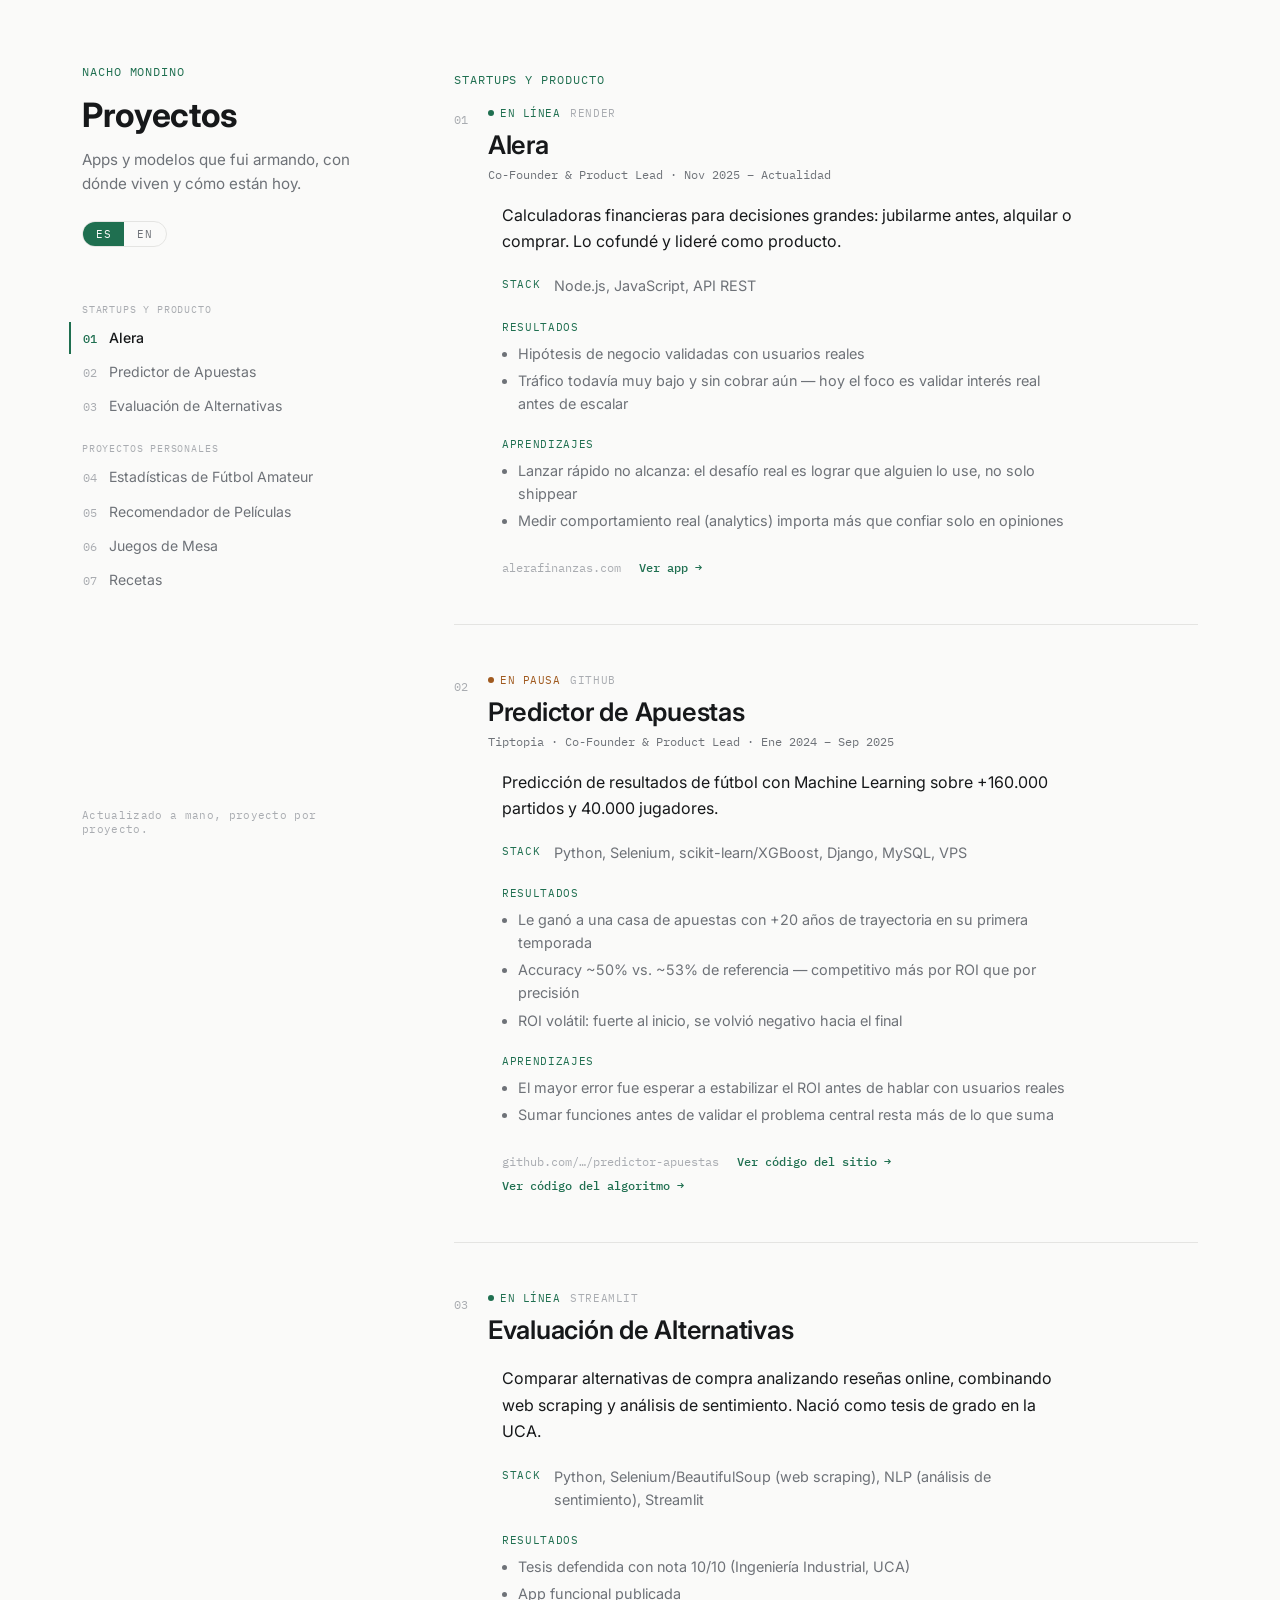
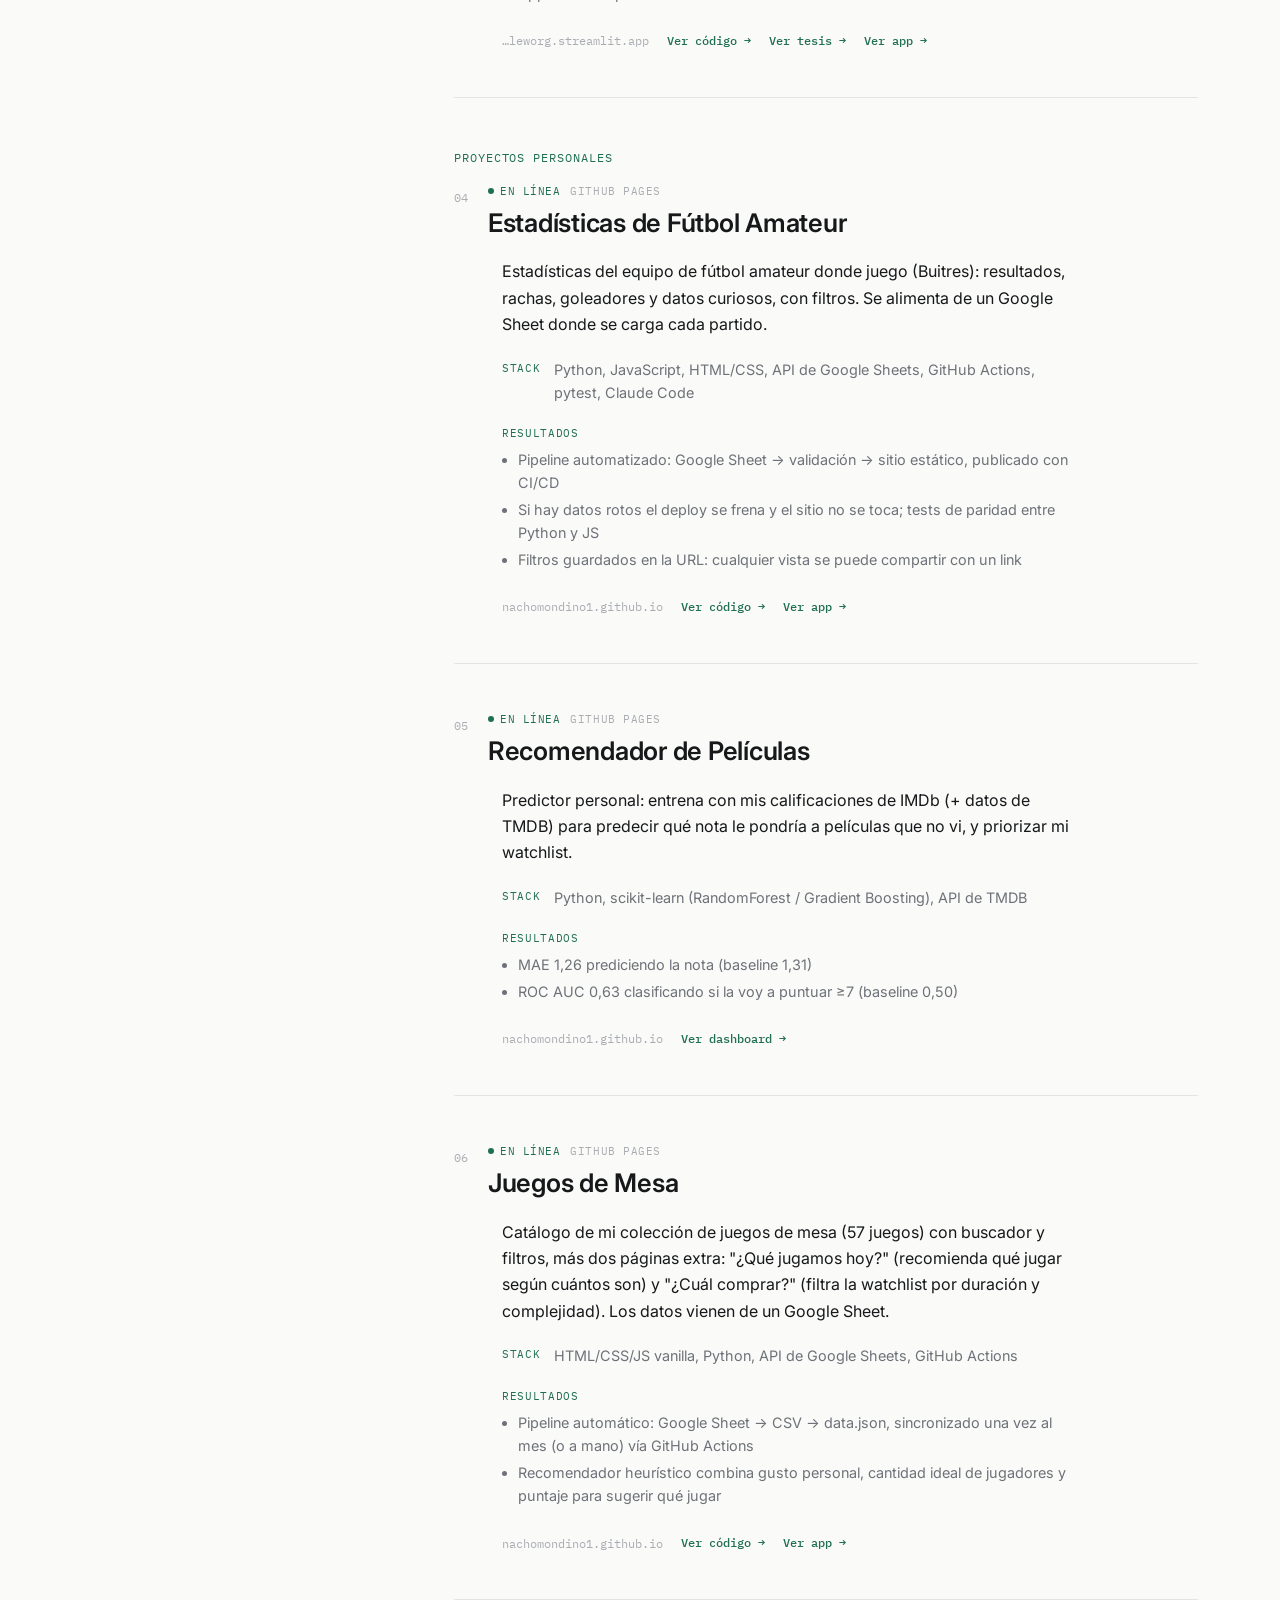
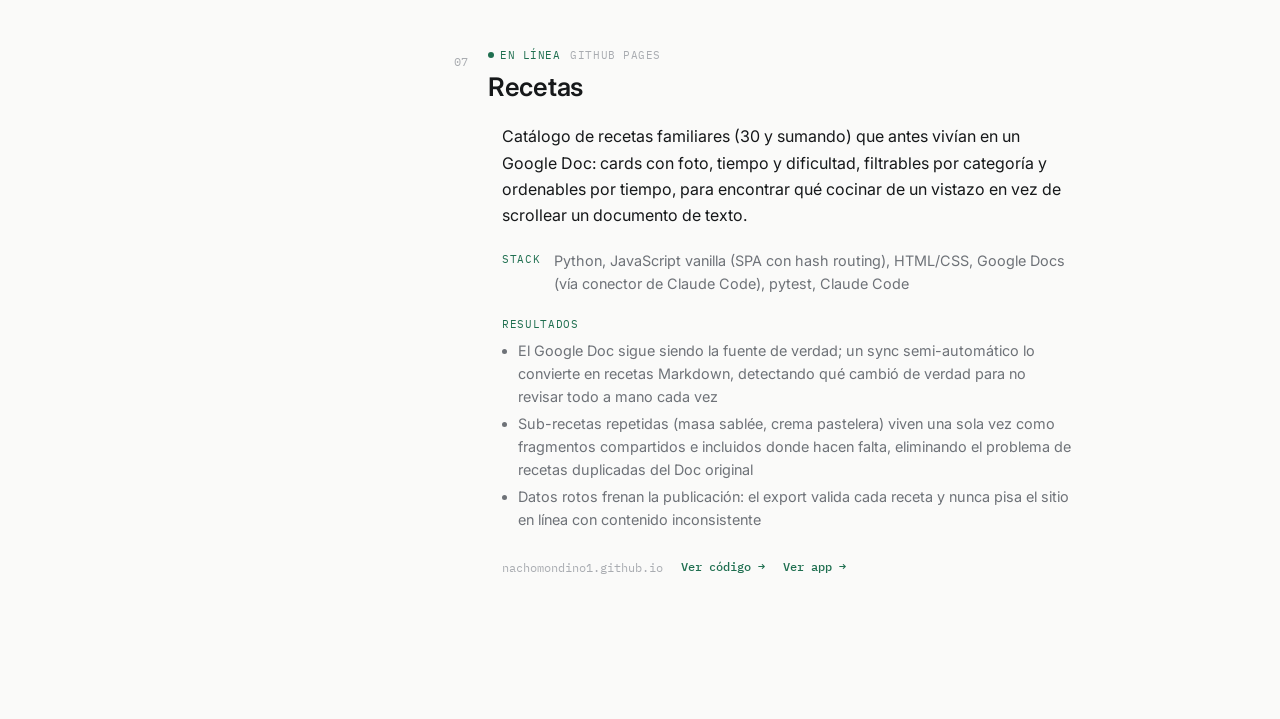
==== index.html @ 139f1b5e "Agregar imagen de preview para compartir el link (Open Graph / Twitter Card) Genera og-image.png (12" ====
<!doctype html>
<html lang="es">
<head>
  <meta charset="utf-8">
  <meta name="viewport" content="width=device-width, initial-scale=1, viewport-fit=cover">
  <title>Portafolio de Ignacio Mondino</title>
  <meta name="description" content="Índice de proyectos y apps de Ignacio Mondino, con dónde viven y cómo están hoy.">
  <link rel="icon" type="image/svg+xml" href="favicon.svg">

  <meta property="og:type" content="website">
  <meta property="og:url" content="https://nachomondino1.github.io/portfolio/">
  <meta property="og:title" content="Portafolio de Ignacio Mondino">
  <meta property="og:description" content="Índice de proyectos y apps de Ignacio Mondino, con dónde viven y cómo están hoy.">
  <meta property="og:image" content="https://nachomondino1.github.io/portfolio/og-image.png">
  <meta property="og:image:width" content="1200">
  <meta property="og:image:height" content="630">
  <meta name="twitter:card" content="summary_large_image">
  <meta name="twitter:title" content="Portafolio de Ignacio Mondino">
  <meta name="twitter:description" content="Índice de proyectos y apps de Ignacio Mondino, con dónde viven y cómo están hoy.">
  <meta name="twitter:image" content="https://nachomondino1.github.io/portfolio/og-image.png">
  <link rel="preconnect" href="https://fonts.gstatic.com" crossorigin>
  <link rel="stylesheet" href="https://fonts.googleapis.com/css2?family=Inter:wght@400;500;600;700&family=IBM+Plex+Mono:wght@400;500&display=swap">
  <link rel="stylesheet" href="styles.css">
  <script>
    try {
      if (localStorage.getItem("ficheroLang") === "en") document.documentElement.setAttribute("lang", "en");
    } catch (e) {}
  </script>
</head>
<body>
  <div class="layout">
    <aside class="sidebar">
      <div class="sidebar-inner">
        <div class="identity">
          <p class="eyebrow">Nacho Mondino</p>
          <h1>
            <span data-lang="es">Proyectos</span>
            <span data-lang="en" hidden>Projects</span>
          </h1>
          <p class="intro">
            <span data-lang="es">Apps y modelos que fui armando, con dónde viven y cómo están hoy.</span>
            <span data-lang="en" hidden>Apps and models I've built — where they live and how they're doing today.</span>
          </p>
          <div class="lang-toggle" role="group" aria-label="Idioma / Language">
            <button type="button" data-lang-btn="es">ES</button>
            <button type="button" data-lang-btn="en">EN</button>
          </div>
        </div>

        <nav class="toc" aria-label="Índice de proyectos">
          <p class="toc-group"><span data-lang="es">Startups y producto</span><span data-lang="en" hidden>Startups &amp; product</span></p>
          <ol>
            <li><a href="#alera" data-toc="alera"><span class="n">01</span><span class="t">Alera</span></a></li>
            <li><a href="#apuestas" data-toc="apuestas"><span class="n">02</span><span class="t"><span data-lang="es">Predictor de Apuestas</span><span data-lang="en" hidden>Sports Betting Predictor</span></span></a></li>
            <li><a href="#alternativas" data-toc="alternativas"><span class="n">03</span><span class="t"><span data-lang="es">Evaluación de Alternativas</span><span data-lang="en" hidden>Alternatives Evaluator</span></span></a></li>
          </ol>
          <p class="toc-group"><span data-lang="es">Proyectos personales</span><span data-lang="en" hidden>Personal projects</span></p>
          <ol>
            <li><a href="#buitres" data-toc="buitres"><span class="n">04</span><span class="t"><span data-lang="es">Estadísticas de Fútbol Amateur</span><span data-lang="en" hidden>Amateur Football Stats</span></span></a></li>
            <li><a href="#peliculas" data-toc="peliculas"><span class="n">05</span><span class="t"><span data-lang="es">Recomendador de Películas</span><span data-lang="en" hidden>Movie Recommender</span></span></a></li>
            <li><a href="#juegos" data-toc="juegos"><span class="n">06</span><span class="t"><span data-lang="es">Juegos de Mesa</span><span data-lang="en" hidden>Board Games</span></span></a></li>
            <li><a href="#recetas" data-toc="recetas"><span class="n">07</span><span class="t"><span data-lang="es">Recetas</span><span data-lang="en" hidden>Recipes</span></span></a></li>
          </ol>
        </nav>

        <p class="sidebar-foot">
          <span data-lang="es">Actualizado a mano, proyecto por proyecto.</span>
          <span data-lang="en" hidden>Updated by hand, one project at a time.</span>
        </p>
      </div>
    </aside>

    <main class="main">

      <div class="group-head">
        <span class="group-label"><span data-lang="es">Startups y producto</span><span data-lang="en" hidden>Startups &amp; product</span></span>
      </div>

      <article class="entry group-start" id="alera">
        <div class="entry-head">
          <span class="index">01</span>
          <div class="entry-head-main">
            <div class="meta-row">
              <span class="status live"><span data-lang="es">En línea</span><span data-lang="en" hidden>Live</span></span>
              <span class="platform">Render</span>
            </div>
            <h2>Alera</h2>
            <p class="role">
              <span data-lang="es">Co-Founder &amp; Product Lead · Nov 2025 – Actualidad</span>
              <span data-lang="en" hidden>Co-Founder &amp; Product Lead · Nov 2025 – Present</span>
            </p>
          </div>
        </div>
        <div class="entry-body">
          <p class="desc">
            <span data-lang="es">Calculadoras financieras para decisiones grandes: jubilarme antes, alquilar o comprar. Lo cofundé y lideré como producto.</span>
            <span data-lang="en" hidden>Financial calculators for big decisions: retiring early, renting vs. buying. I co-founded it and led product.</span>
          </p>
          <p class="line"><span class="label">Stack</span><span class="value">Node.js, JavaScript, API REST</span></p>
          <div class="block">
            <span class="label"><span data-lang="es">Resultados</span><span data-lang="en" hidden>Results</span></span>
            <ul>
              <li><span data-lang="es">Hipótesis de negocio validadas con usuarios reales</span><span data-lang="en" hidden>Business hypotheses validated with real users</span></li>
              <li><span data-lang="es">Tráfico todavía muy bajo y sin cobrar aún — hoy el foco es validar interés real antes de escalar</span><span data-lang="en" hidden>Traffic still very low, not monetized yet — the focus now is validating real interest before scaling</span></li>
            </ul>
          </div>
          <div class="block">
            <span class="label"><span data-lang="es">Aprendizajes</span><span data-lang="en" hidden>Key learnings</span></span>
            <ul>
              <li><span data-lang="es">Lanzar rápido no alcanza: el desafío real es lograr que alguien lo use, no solo shippear</span><span data-lang="en" hidden>Shipping fast isn't enough — the real challenge is getting someone to use it, not just launching</span></li>
              <li><span data-lang="es">Medir comportamiento real (analytics) importa más que confiar solo en opiniones</span><span data-lang="en" hidden>Measuring real behavior (analytics) matters more than relying only on opinions</span></li>
            </ul>
          </div>
          <div class="links">
            <span class="url">alerafinanzas.com</span>
            <a href="https://alerafinanzas.com/" target="_blank" rel="noopener"><span data-lang="es">Ver app →</span><span data-lang="en" hidden>View app →</span></a>
          </div>
        </div>
      </article>

      <article class="entry" id="apuestas">
        <div class="entry-head">
          <span class="index">02</span>
          <div class="entry-head-main">
            <div class="meta-row">
              <span class="status paused"><span data-lang="es">En pausa</span><span data-lang="en" hidden>Paused</span></span>
              <span class="platform">GitHub</span>
            </div>
            <h2>
              <span data-lang="es">Predictor de Apuestas</span>
              <span data-lang="en" hidden>Sports Betting Predictor</span>
            </h2>
            <p class="role">
              <span data-lang="es">Tiptopia · Co-Founder &amp; Product Lead · Ene 2024 – Sep 2025</span>
              <span data-lang="en" hidden>Tiptopia · Co-Founder &amp; Product Lead · Jan 2024 – Sep 2025</span>
            </p>
          </div>
        </div>
        <div class="entry-body">
          <p class="desc">
            <span data-lang="es">Predicción de resultados de fútbol con Machine Learning sobre +160.000 partidos y 40.000 jugadores.</span>
            <span data-lang="en" hidden>Football match prediction with Machine Learning over +160,000 matches and 40,000 players.</span>
          </p>
          <p class="line"><span class="label">Stack</span><span class="value">Python, Selenium, scikit-learn/XGBoost, Django, MySQL, VPS</span></p>
          <div class="block">
            <span class="label"><span data-lang="es">Resultados</span><span data-lang="en" hidden>Results</span></span>
            <ul>
              <li><span data-lang="es">Le ganó a una casa de apuestas con +20 años de trayectoria en su primera temporada</span><span data-lang="en" hidden>Beat a betting house with 20+ years in the market in its first season</span></li>
              <li><span data-lang="es">Accuracy ~50% vs. ~53% de referencia — competitivo más por ROI que por precisión</span><span data-lang="en" hidden>~50% accuracy vs. ~53% reference — competitive more on ROI than on precision</span></li>
              <li><span data-lang="es">ROI volátil: fuerte al inicio, se volvió negativo hacia el final</span><span data-lang="en" hidden>Volatile ROI: strong early on, turned negative toward the end</span></li>
            </ul>
          </div>
          <div class="block">
            <span class="label"><span data-lang="es">Aprendizajes</span><span data-lang="en" hidden>Key learnings</span></span>
            <ul>
              <li><span data-lang="es">El mayor error fue esperar a estabilizar el ROI antes de hablar con usuarios reales</span><span data-lang="en" hidden>The biggest mistake was waiting to stabilize ROI before talking to real users</span></li>
              <li><span data-lang="es">Sumar funciones antes de validar el problema central resta más de lo que suma</span><span data-lang="en" hidden>Adding features before validating the core problem subtracts more than it adds</span></li>
            </ul>
          </div>
          <div class="links">
            <span class="url">github.com/…/predictor-apuestas</span>
            <a href="https://github.com/mondineta/predictor-apuestas-website" target="_blank" rel="noopener"><span data-lang="es">Ver código del sitio →</span><span data-lang="en" hidden>View site code →</span></a>
            <a href="https://github.com/nachomondino1/predictor-apuestas" target="_blank" rel="noopener"><span data-lang="es">Ver código del algoritmo →</span><span data-lang="en" hidden>View algorithm code →</span></a>
          </div>
        </div>
      </article>

      <article class="entry" id="alternativas">
        <div class="entry-head">
          <span class="index">03</span>
          <div class="entry-head-main">
            <div class="meta-row">
              <span class="status live"><span data-lang="es">En línea</span><span data-lang="en" hidden>Live</span></span>
              <span class="platform">Streamlit</span>
            </div>
            <h2>
              <span data-lang="es">Evaluación de Alternativas</span>
              <span data-lang="en" hidden>Alternatives Evaluator</span>
            </h2>
          </div>
        </div>
        <div class="entry-body">
          <p class="desc">
            <span data-lang="es">Comparar alternativas de compra analizando reseñas online, combinando web scraping y análisis de sentimiento. Nació como tesis de grado en la UCA.</span>
            <span data-lang="en" hidden>Comparing purchase alternatives by analyzing online reviews, combining web scraping and sentiment analysis. Grew out of my undergrad thesis at UCA.</span>
          </p>
          <p class="line"><span class="label">Stack</span><span class="value">
            <span data-lang="es">Python, Selenium/BeautifulSoup (web scraping), NLP (análisis de sentimiento), Streamlit</span>
            <span data-lang="en" hidden>Python, Selenium/BeautifulSoup (web scraping), NLP (sentiment analysis), Streamlit</span>
          </span></p>
          <div class="block">
            <span class="label"><span data-lang="es">Resultados</span><span data-lang="en" hidden>Results</span></span>
            <ul>
              <li><span data-lang="es">Tesis defendida con nota 10/10 (Ingeniería Industrial, UCA)</span><span data-lang="en" hidden>Thesis defended with a 10/10 grade (Industrial Engineering, UCA)</span></li>
              <li><span data-lang="es">App funcional publicada</span><span data-lang="en" hidden>Working app published</span></li>
            </ul>
          </div>
          <div class="links">
            <span class="url">…leworg.streamlit.app</span>
            <a href="https://github.com/nachomondino1/evaluacion-alternativas-producto" target="_blank" rel="noopener"><span data-lang="es">Ver código →</span><span data-lang="en" hidden>View code →</span></a>
            <a href="https://repositorio.uca.edu.ar/bitstream/123456789/15200/1/evaluaci%C3%B3n-alternativas-producto.pdf" target="_blank" rel="noopener"><span data-lang="es">Ver tesis →</span><span data-lang="en" hidden>View thesis →</span></a>
            <a href="https://nachomondino1-evaluacion-compra-automatica-my-appinicio-leworg.streamlit.app/" target="_blank" rel="noopener"><span data-lang="es">Ver app →</span><span data-lang="en" hidden>View app →</span></a>
          </div>
        </div>
      </article>

      <div class="group-head">
        <span class="group-label"><span data-lang="es">Proyectos personales</span><span data-lang="en" hidden>Personal projects</span></span>
      </div>

      <article class="entry group-start" id="buitres">
        <div class="entry-head">
          <span class="index">04</span>
          <div class="entry-head-main">
            <div class="meta-row">
              <span class="status live"><span data-lang="es">En línea</span><span data-lang="en" hidden>Live</span></span>
              <span class="platform">GitHub Pages</span>
            </div>
            <h2>
              <span data-lang="es">Estadísticas de Fútbol Amateur</span>
              <span data-lang="en" hidden>Amateur Football Stats</span>
            </h2>
          </div>
        </div>
        <div class="entry-body">
          <p class="desc">
            <span data-lang="es">Estadísticas del equipo de fútbol amateur donde juego (Buitres): resultados, rachas, goleadores y datos curiosos, con filtros. Se alimenta de un Google Sheet donde se carga cada partido.</span>
            <span data-lang="en" hidden>Stats for the amateur football team I play on (Buitres): results, streaks, top scorers and fun facts, with filters. Fed by a Google Sheet where each match is logged.</span>
          </p>
          <p class="line"><span class="label">Stack</span><span class="value">
            <span data-lang="es">Python, JavaScript, HTML/CSS, API de Google Sheets, GitHub Actions, pytest, Claude Code</span>
            <span data-lang="en" hidden>Python, JavaScript, HTML/CSS, Google Sheets API, GitHub Actions, pytest, Claude Code</span>
          </span></p>
          <div class="block">
            <span class="label"><span data-lang="es">Resultados</span><span data-lang="en" hidden>Results</span></span>
            <ul>
              <li><span data-lang="es">Pipeline automatizado: Google Sheet → validación → sitio estático, publicado con CI/CD</span><span data-lang="en" hidden>Automated pipeline: Google Sheet → validation → static site, published through CI/CD</span></li>
              <li><span data-lang="es">Si hay datos rotos el deploy se frena y el sitio no se toca; tests de paridad entre Python y JS</span><span data-lang="en" hidden>Broken data halts the deploy and leaves the live site untouched; Python/JS parity tests</span></li>
              <li><span data-lang="es">Filtros guardados en la URL: cualquier vista se puede compartir con un link</span><span data-lang="en" hidden>Filters stored in the URL: any view can be shared with a link</span></li>
            </ul>
          </div>
          <div class="links">
            <span class="url">nachomondino1.github.io</span>
            <a href="https://github.com/nachomondino1/buitres-stats" target="_blank" rel="noopener"><span data-lang="es">Ver código →</span><span data-lang="en" hidden>View code →</span></a>
            <a href="https://nachomondino1.github.io/buitres-stats/" target="_blank" rel="noopener"><span data-lang="es">Ver app →</span><span data-lang="en" hidden>View app →</span></a>
          </div>
        </div>
      </article>

      <article class="entry" id="peliculas">
        <div class="entry-head">
          <span class="index">05</span>
          <div class="entry-head-main">
            <div class="meta-row">
              <span class="status live"><span data-lang="es">En línea</span><span data-lang="en" hidden>Live</span></span>
              <span class="platform">GitHub Pages</span>
            </div>
            <h2>
              <span data-lang="es">Recomendador de Películas</span>
              <span data-lang="en" hidden>Movie Recommender</span>
            </h2>
          </div>
        </div>
        <div class="entry-body">
          <p class="desc">
            <span data-lang="es">Predictor personal: entrena con mis calificaciones de IMDb (+ datos de TMDB) para predecir qué nota le pondría a películas que no vi, y priorizar mi watchlist.</span>
            <span data-lang="en" hidden>A personal predictor: trains on my own IMDb ratings (+ TMDB data) to predict the score I'd give unwatched titles, to prioritize my watchlist.</span>
          </p>
          <p class="line"><span class="label">Stack</span><span class="value">
            <span data-lang="es">Python, scikit-learn (RandomForest / Gradient Boosting), API de TMDB</span>
            <span data-lang="en" hidden>Python, scikit-learn (RandomForest / Gradient Boosting), TMDB API</span>
          </span></p>
          <div class="block">
            <span class="label"><span data-lang="es">Resultados</span><span data-lang="en" hidden>Results</span></span>
            <ul>
              <li><span data-lang="es">MAE 1,26 prediciendo la nota (baseline 1,31)</span><span data-lang="en" hidden>MAE 1.26 predicting the rating (baseline 1.31)</span></li>
              <li><span data-lang="es">ROC AUC 0,63 clasificando si la voy a puntuar ≥7 (baseline 0,50)</span><span data-lang="en" hidden>ROC AUC 0.63 classifying whether I'd rate it ≥7 (baseline 0.50)</span></li>
            </ul>
          </div>
          <div class="links">
            <span class="url">nachomondino1.github.io</span>
            <a href="https://nachomondino1.github.io/recommend_movie/" target="_blank" rel="noopener"><span data-lang="es">Ver dashboard →</span><span data-lang="en" hidden>View dashboard →</span></a>
          </div>
        </div>
      </article>

      <article class="entry" id="juegos">
        <div class="entry-head">
          <span class="index">06</span>
          <div class="entry-head-main">
            <div class="meta-row">
              <span class="status live"><span data-lang="es">En línea</span><span data-lang="en" hidden>Live</span></span>
              <span class="platform">GitHub Pages</span>
            </div>
            <h2>
              <span data-lang="es">Juegos de Mesa</span>
              <span data-lang="en" hidden>Board Games</span>
            </h2>
          </div>
        </div>
        <div class="entry-body">
          <p class="desc">
            <span data-lang="es">Catálogo de mi colección de juegos de mesa (57 juegos) con buscador y filtros, más dos páginas extra: "¿Qué jugamos hoy?" (recomienda qué jugar según cuántos son) y "¿Cuál comprar?" (filtra la watchlist por duración y complejidad). Los datos vienen de un Google Sheet.</span>
            <span data-lang="en" hidden>A catalog of my board game collection (57 games) with search and filters, plus two extra pages: "What should we play today?" (recommends games based on player count) and "Which one to buy?" (filters my watchlist by duration and complexity). Data comes from a Google Sheet.</span>
          </p>
          <p class="line"><span class="label">Stack</span><span class="value">
            <span data-lang="es">HTML/CSS/JS vanilla, Python, API de Google Sheets, GitHub Actions</span>
            <span data-lang="en" hidden>Vanilla HTML/CSS/JS, Python, Google Sheets API, GitHub Actions</span>
          </span></p>
          <div class="block">
            <span class="label"><span data-lang="es">Resultados</span><span data-lang="en" hidden>Results</span></span>
            <ul>
              <li><span data-lang="es">Pipeline automático: Google Sheet → CSV → data.json, sincronizado una vez al mes (o a mano) vía GitHub Actions</span><span data-lang="en" hidden>Automated pipeline: Google Sheet → CSV → data.json, synced monthly (or on demand) via GitHub Actions</span></li>
              <li><span data-lang="es">Recomendador heurístico combina gusto personal, cantidad ideal de jugadores y puntaje para sugerir qué jugar</span><span data-lang="en" hidden>Heuristic recommender combines personal taste, ideal player count and rating to suggest what to play</span></li>
            </ul>
          </div>
          <div class="links">
            <span class="url">nachomondino1.github.io</span>
            <a href="https://github.com/nachomondino1/boardgame" target="_blank" rel="noopener"><span data-lang="es">Ver código →</span><span data-lang="en" hidden>View code →</span></a>
            <a href="https://nachomondino1.github.io/boardgame/index.html" target="_blank" rel="noopener"><span data-lang="es">Ver app →</span><span data-lang="en" hidden>View app →</span></a>
          </div>
        </div>
      </article>

      <article class="entry" id="recetas">
        <div class="entry-head">
          <span class="index">07</span>
          <div class="entry-head-main">
            <div class="meta-row">
              <span class="status live"><span data-lang="es">En línea</span><span data-lang="en" hidden>Live</span></span>
              <span class="platform">GitHub Pages</span>
            </div>
            <h2>
              <span data-lang="es">Recetas</span>
              <span data-lang="en" hidden>Recipes</span>
            </h2>
          </div>
        </div>
        <div class="entry-body">
          <p class="desc">
            <span data-lang="es">Catálogo de recetas familiares (30 y sumando) que antes vivían en un Google Doc: cards con foto, tiempo y dificultad, filtrables por categoría y ordenables por tiempo, para encontrar qué cocinar de un vistazo en vez de scrollear un documento de texto.</span>
            <span data-lang="en" hidden>A catalog of family recipes (30 and counting) that used to live in a Google Doc: cards with photo, time and difficulty, filterable by category and sortable by time, to find what to cook at a glance instead of scrolling a text document.</span>
          </p>
          <p class="line"><span class="label">Stack</span><span class="value">
            <span data-lang="es">Python, JavaScript vanilla (SPA con hash routing), HTML/CSS, Google Docs (vía conector de Claude Code), pytest, Claude Code</span>
            <span data-lang="en" hidden>Python, vanilla JavaScript (hash-routed SPA), HTML/CSS, Google Docs (via Claude Code connector), pytest, Claude Code</span>
          </span></p>
          <div class="block">
            <span class="label"><span data-lang="es">Resultados</span><span data-lang="en" hidden>Results</span></span>
            <ul>
              <li><span data-lang="es">El Google Doc sigue siendo la fuente de verdad; un sync semi-automático lo convierte en recetas Markdown, detectando qué cambió de verdad para no revisar todo a mano cada vez</span><span data-lang="en" hidden>The Google Doc stays the source of truth; a semi-automated sync converts it into Markdown recipes, detecting what actually changed so not everything needs a manual re-check each time</span></li>
              <li><span data-lang="es">Sub-recetas repetidas (masa sablée, crema pastelera) viven una sola vez como fragmentos compartidos e incluidos donde hacen falta, eliminando el problema de recetas duplicadas del Doc original</span><span data-lang="en" hidden>Sub-recipes that repeat (sablé dough, pastry cream) live once as shared fragments included wherever needed, solving the duplicate-recipe problem from the original Doc</span></li>
              <li><span data-lang="es">Datos rotos frenan la publicación: el export valida cada receta y nunca pisa el sitio en línea con contenido inconsistente</span><span data-lang="en" hidden>Broken data halts publishing: the export validates every recipe and never overwrites the live site with inconsistent content</span></li>
            </ul>
          </div>
          <div class="links">
            <span class="url">nachomondino1.github.io</span>
            <a href="https://github.com/nachomondino1/recetas" target="_blank" rel="noopener"><span data-lang="es">Ver código →</span><span data-lang="en" hidden>View code →</span></a>
            <a href="https://nachomondino1.github.io/recetas/#/" target="_blank" rel="noopener"><span data-lang="es">Ver app →</span><span data-lang="en" hidden>View app →</span></a>
          </div>
        </div>
      </article>

    </main>
  </div>

  <script>
    (function () {
      function applyLang(lang) {
        document.querySelectorAll("[data-lang]").forEach(function (el) {
          el.hidden = el.getAttribute("data-lang") !== lang;
        });
        document.documentElement.setAttribute("lang", lang);
        document.querySelectorAll("[data-lang-btn]").forEach(function (btn) {
          btn.setAttribute("aria-pressed", String(btn.dataset.langBtn === lang));
        });
      }

      var saved = "es";
      try {
        saved = localStorage.getItem("ficheroLang") || "es";
      } catch (e) {}

      applyLang(saved);

      document.querySelectorAll("[data-lang-btn]").forEach(function (btn) {
        btn.addEventListener("click", function () {
          var lang = btn.dataset.langBtn;
          applyLang(lang);
          try {
            localStorage.setItem("ficheroLang", lang);
          } catch (e) {}
        });
      });
    })();

    (function () {
      var links = Array.prototype.slice.call(document.querySelectorAll("[data-toc]"));
      var entries = links.map(function (link) {
        return document.getElementById(link.dataset.toc);
      });

      if (!("IntersectionObserver" in window) || !entries.length) return;

      function setActive(id) {
        links.forEach(function (link) {
          link.classList.toggle("active", link.dataset.toc === id);
        });
      }

      var observer = new IntersectionObserver(function (observed) {
        observed.forEach(function (item) {
          if (item.isIntersecting) setActive(item.target.id);
        });
      }, { rootMargin: "-20% 0px -70% 0px", threshold: 0 });

      entries.forEach(function (entry) {
        if (entry) observer.observe(entry);
      });
    })();
  </script>
</body>
</html>
---- styles.css ----
:root {
  color-scheme: light;
  --bg: #fafaf9;
  --bg-sidebar: #fafaf9;
  --ink: #16181a;
  --ink-muted: #6e7278;
  --ink-faint: #a9acb1;
  --rule: #e4e4e2;
  --accent: #1f6f50;
  --accent-soft: #1f6f501a;
  --live: #1f6f50;
  --paused: #a05a1f;
  --focus: #1f6f50;
}

@media (prefers-color-scheme: dark) {
  :root:not([data-theme="light"]) {
    color-scheme: dark;
    --bg: #0e0f10;
    --bg-sidebar: #0e0f10;
    --ink: #eceeec;
    --ink-muted: #93979c;
    --ink-faint: #54585d;
    --rule: #262829;
    --accent: #6fd3a8;
    --accent-soft: #6fd3a81a;
    --live: #6fd3a8;
    --paused: #e3a564;
    --focus: #6fd3a8;
  }
}

:root[data-theme="dark"] {
  color-scheme: dark;
  --bg: #0e0f10;
  --bg-sidebar: #0e0f10;
  --ink: #eceeec;
  --ink-muted: #93979c;
  --ink-faint: #54585d;
  --rule: #262829;
  --accent: #6fd3a8;
  --accent-soft: #6fd3a81a;
  --live: #6fd3a8;
  --paused: #e3a564;
  --focus: #6fd3a8;
}

* {
  box-sizing: border-box;
}

html {
  scroll-padding-top: 24px;
}

@media (prefers-reduced-motion: no-preference) {
  html {
    scroll-behavior: smooth;
  }
}

body {
  margin: 0;
  background: var(--bg);
  color: var(--ink);
  font-family: "Inter", system-ui, sans-serif;
  -webkit-font-smoothing: antialiased;
}

img {
  max-width: 100%;
}

a {
  color: inherit;
}

a:focus-visible,
button:focus-visible {
  outline: 2px solid var(--focus);
  outline-offset: 2px;
}

.layout {
  max-width: 1180px;
  margin: 0 auto;
  padding: 0 32px;
  display: grid;
  grid-template-columns: 300px minmax(0, 1fr);
  gap: 72px;
  align-items: start;
}

.sidebar {
  position: sticky;
  top: 0;
  padding-top: 64px;
  padding-bottom: 64px;
  min-height: 100vh;
  display: flex;
  flex-direction: column;
}

.sidebar-inner {
  display: flex;
  flex-direction: column;
  flex: 1;
}

.eyebrow {
  font-family: "IBM Plex Mono", ui-monospace, monospace;
  font-size: 0.72rem;
  letter-spacing: 0.08em;
  text-transform: uppercase;
  color: var(--accent);
  margin: 0 0 18px;
}

.identity h1 {
  font-family: "Inter", system-ui, sans-serif;
  font-weight: 700;
  font-size: 2.1rem;
  line-height: 1.1;
  margin: 0 0 14px;
  letter-spacing: -0.01em;
}

.intro {
  color: var(--ink-muted);
  font-size: 0.95rem;
  line-height: 1.6;
  margin: 0 0 24px;
  max-width: 34ch;
}

.lang-toggle {
  display: inline-flex;
  border: 1px solid var(--rule);
  border-radius: 20px;
  overflow: hidden;
  width: fit-content;
}

.lang-toggle button {
  appearance: none;
  border: 0;
  background: transparent;
  color: var(--ink-muted);
  font-family: "IBM Plex Mono", ui-monospace, monospace;
  font-size: 0.68rem;
  letter-spacing: 0.06em;
  padding: 5px 13px;
  cursor: pointer;
}

.lang-toggle button[aria-pressed="true"] {
  background: var(--accent);
  color: var(--bg);
}

.toc {
  margin-top: 56px;
}

.toc-group {
  font-family: "IBM Plex Mono", ui-monospace, monospace;
  font-size: 0.64rem;
  letter-spacing: 0.08em;
  text-transform: uppercase;
  color: var(--ink-faint);
  margin: 20px 0 6px;
}

.toc-group:first-child {
  margin-top: 0;
}

.toc ol {
  list-style: none;
  margin: 0;
  padding: 0;
  display: flex;
  flex-direction: column;
  gap: 2px;
}

.toc a {
  display: flex;
  align-items: baseline;
  gap: 12px;
  padding: 7px 0;
  text-decoration: none;
  color: var(--ink-muted);
  font-size: 0.88rem;
  border-left: 2px solid transparent;
  padding-left: 12px;
  margin-left: -13px;
  transition: color 0.15s ease, border-color 0.15s ease;
}

.toc .n {
  font-family: "IBM Plex Mono", ui-monospace, monospace;
  font-size: 0.72rem;
  color: var(--ink-faint);
  flex-shrink: 0;
}

.toc .t {
  line-height: 1.3;
}

.toc a:hover {
  color: var(--ink);
}

.toc a.active {
  color: var(--ink);
  border-left-color: var(--accent);
  font-weight: 500;
}

.toc a.active .n {
  color: var(--accent);
}

.sidebar-foot {
  margin: auto 0 0;
  padding-top: 32px;
  font-family: "IBM Plex Mono", ui-monospace, monospace;
  font-size: 0.68rem;
  color: var(--ink-faint);
  letter-spacing: 0.03em;
}

.main {
  padding-top: 64px;
  padding-bottom: 96px;
  min-width: 0;
}

.group-head {
  padding: 48px 0 18px;
  border-top: 1px solid var(--rule);
}

.group-head:first-child {
  padding-top: 4px;
  border-top: none;
}

.group-label {
  font-family: "IBM Plex Mono", ui-monospace, monospace;
  font-size: 0.72rem;
  letter-spacing: 0.08em;
  text-transform: uppercase;
  color: var(--accent);
}

.entry {
  padding: 48px 0;
  border-top: 1px solid var(--rule);
  scroll-margin-top: 24px;
}

.entry.group-start {
  padding-top: 0;
  border-top: none;
}

.entry-head {
  display: flex;
  gap: 20px;
  margin-bottom: 20px;
}

.index {
  font-family: "IBM Plex Mono", ui-monospace, monospace;
  font-size: 0.78rem;
  color: var(--ink-faint);
  padding-top: 5px;
  flex-shrink: 0;
}

.entry-head-main {
  min-width: 0;
}

.meta-row {
  display: flex;
  align-items: center;
  gap: 10px;
  margin-bottom: 10px;
  font-family: "IBM Plex Mono", ui-monospace, monospace;
  font-size: 0.68rem;
  letter-spacing: 0.05em;
  text-transform: uppercase;
  color: var(--ink-faint);
}

.status {
  display: inline-flex;
  align-items: center;
  gap: 6px;
}

.status.live {
  color: var(--live);
}

.status.paused {
  color: var(--paused);
}

.status::before {
  content: "";
  width: 6px;
  height: 6px;
  border-radius: 50%;
  background: currentColor;
}

.entry h2 {
  font-family: "Inter", system-ui, sans-serif;
  font-weight: 600;
  font-size: 1.6rem;
  letter-spacing: -0.01em;
  margin: 0;
  line-height: 1.2;
}

.role {
  margin: 6px 0 0;
  font-family: "IBM Plex Mono", ui-monospace, monospace;
  font-size: 0.74rem;
  color: var(--ink-muted);
}

.entry-body {
  max-width: 62ch;
  padding-left: 48px;
}

.desc {
  font-size: 1rem;
  line-height: 1.65;
  color: var(--ink);
  margin: 0 0 20px;
}

.line {
  display: flex;
  gap: 14px;
  margin: 0 0 20px;
  font-size: 0.9rem;
  line-height: 1.6;
}

.label {
  font-family: "IBM Plex Mono", ui-monospace, monospace;
  font-size: 0.68rem;
  letter-spacing: 0.06em;
  text-transform: uppercase;
  color: var(--accent);
  flex-shrink: 0;
  padding-top: 2px;
}

.line .value {
  color: var(--ink-muted);
  overflow-wrap: anywhere;
}

.block {
  margin: 0 0 20px;
}

.block .label {
  display: block;
  margin-bottom: 8px;
}

.block ul {
  margin: 0;
  padding-left: 1.1em;
  color: var(--ink-muted);
  font-size: 0.9rem;
  line-height: 1.6;
}

.block li {
  margin-bottom: 4px;
}

.block li:last-child {
  margin-bottom: 0;
}

.links {
  display: flex;
  flex-wrap: wrap;
  align-items: center;
  gap: 8px 18px;
  margin-top: 28px;
  font-family: "IBM Plex Mono", ui-monospace, monospace;
  font-size: 0.74rem;
}

.url {
  color: var(--ink-faint);
  overflow: hidden;
  text-overflow: ellipsis;
  white-space: nowrap;
  max-width: 220px;
}

.links a {
  color: var(--accent);
  text-decoration: none;
  font-weight: 500;
  white-space: nowrap;
  border-bottom: 1px solid transparent;
}

.links a:hover,
.links a:focus-visible {
  border-bottom-color: var(--accent);
}

@media (max-width: 960px) {
  .layout {
    grid-template-columns: minmax(0, 1fr);
    gap: 0;
    padding: 0 20px;
  }

  .sidebar {
    position: static;
    min-height: 0;
    padding: 40px 0 32px;
  }

  .toc {
    margin-top: 32px;
  }

  .sidebar-foot {
    margin-top: 32px;
    padding-top: 0;
  }

  .main {
    padding-top: 8px;
    padding-bottom: 64px;
  }

  .entry-body {
    padding-left: 0;
  }

  .entry-head {
    gap: 12px;
  }
}

@media (max-width: 560px) {
  .identity h1 {
    font-size: 1.8rem;
  }

  .entry h2 {
    font-size: 1.35rem;
  }

  .links {
    gap: 6px 14px;
  }

  .url {
    flex-basis: 100%;
    max-width: 100%;
  }
}

[hidden]:not([hidden="until-found"]) {
  display: none !important;
}
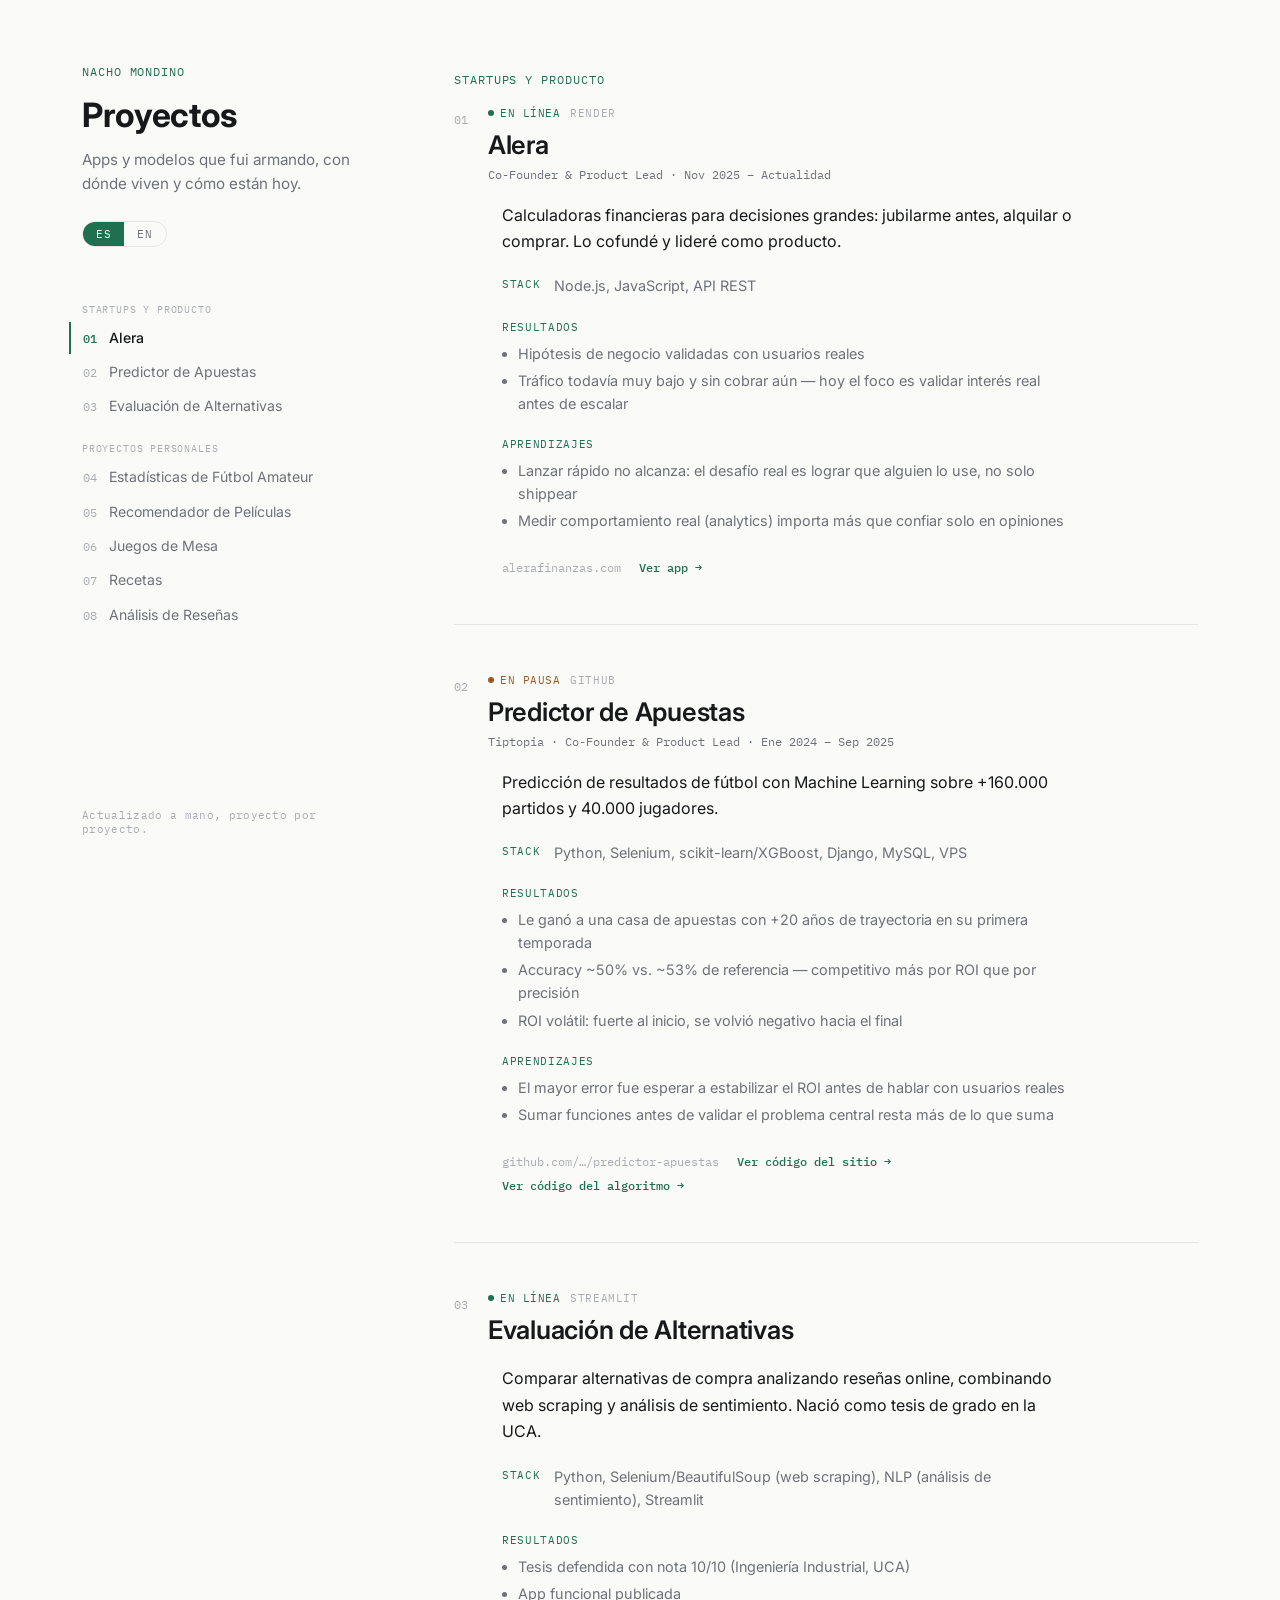
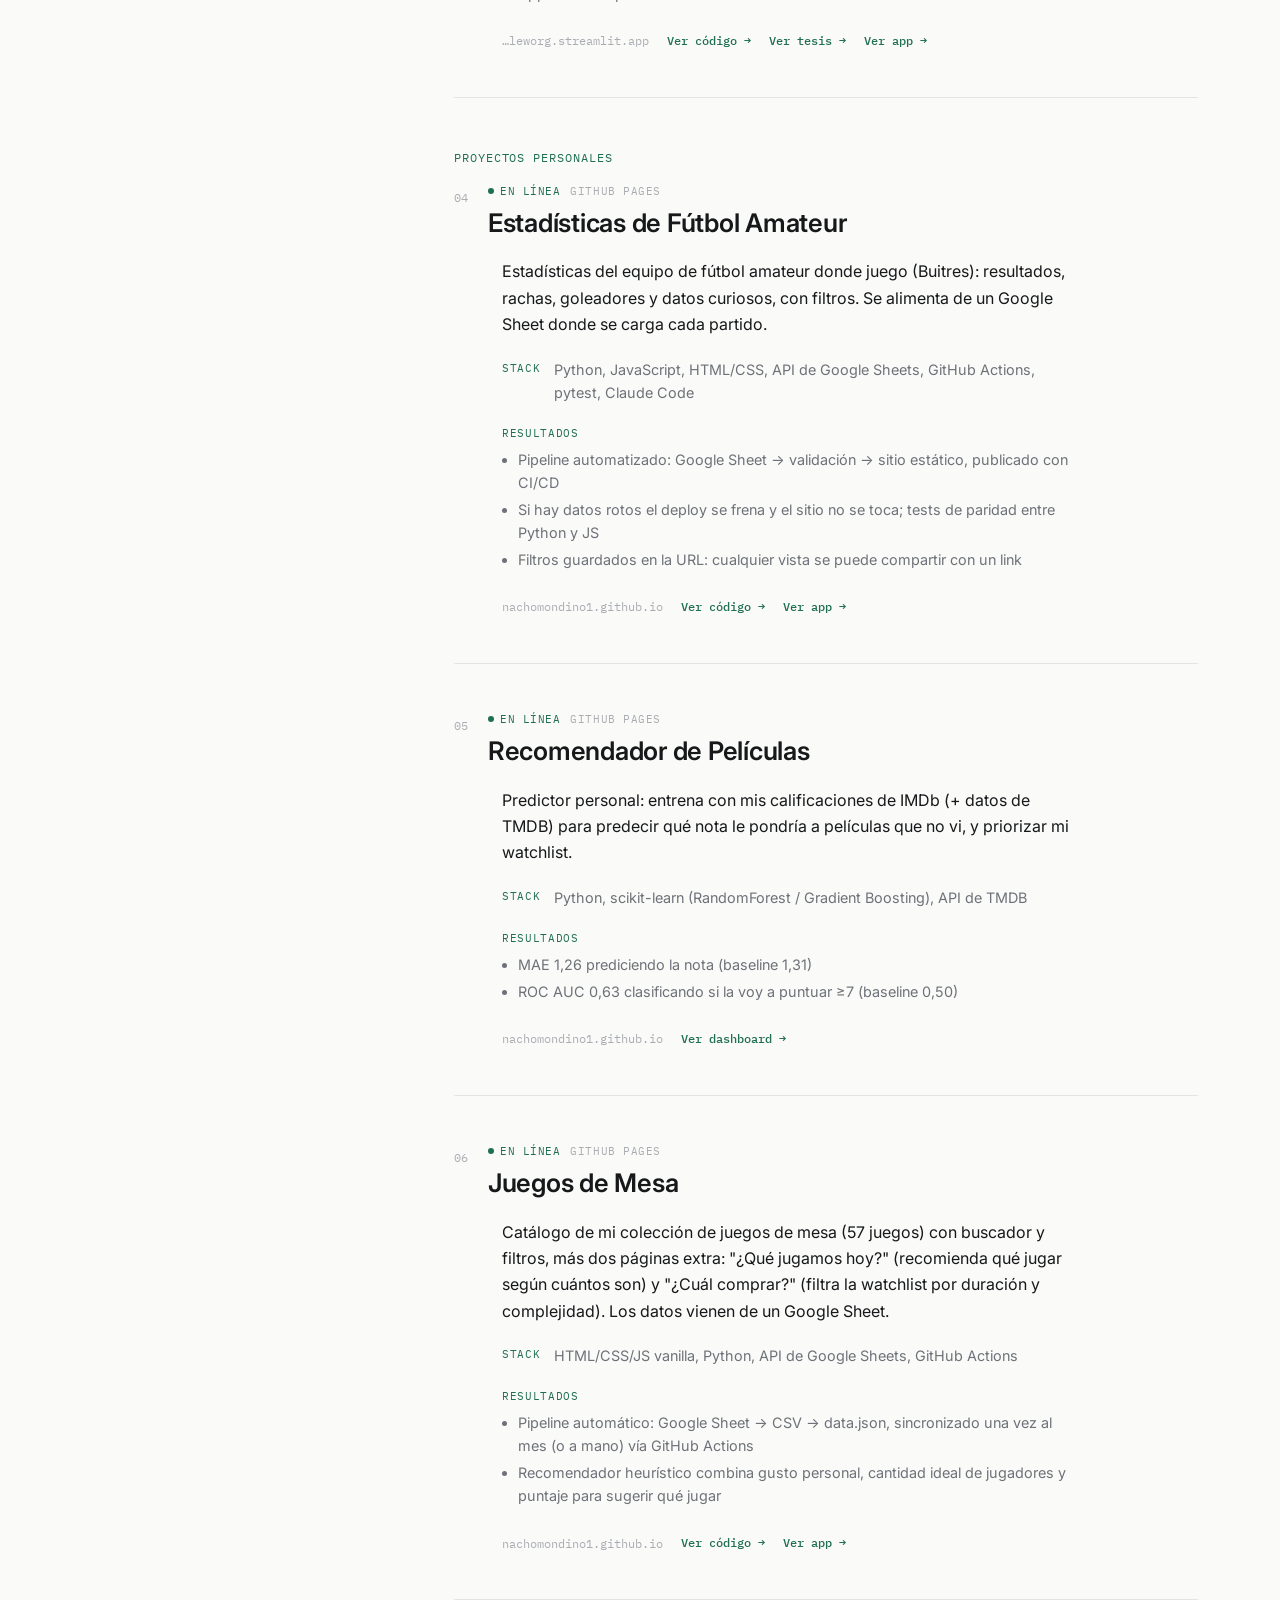
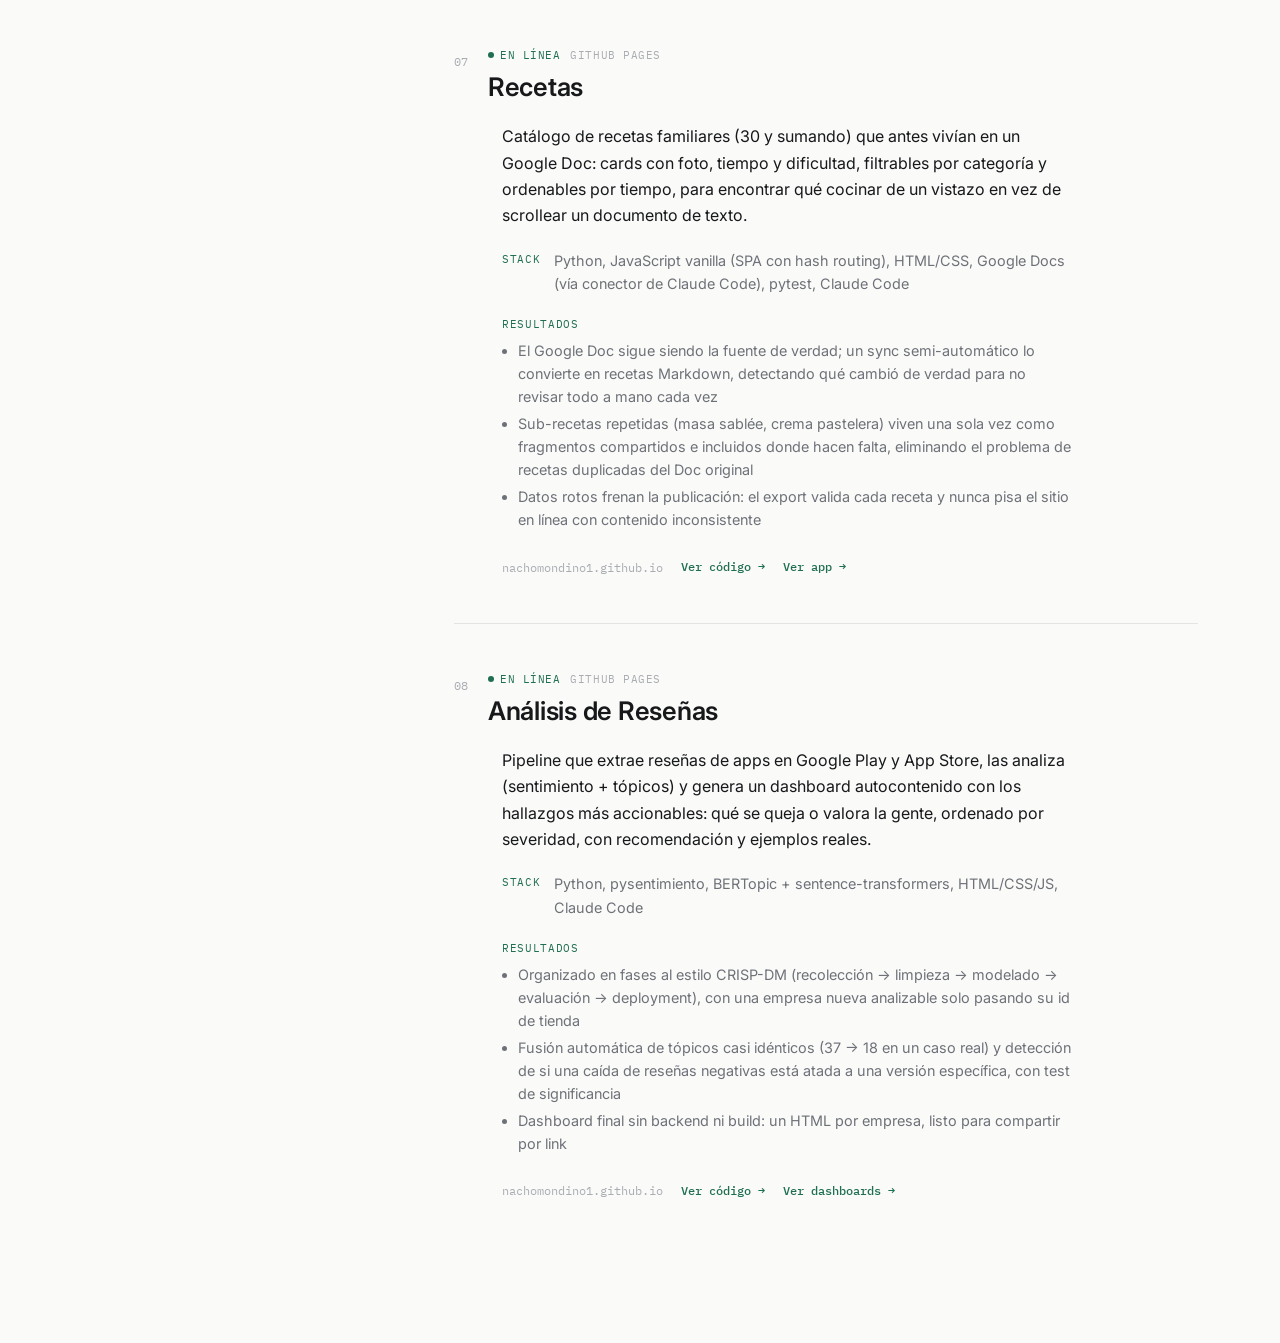
==== commit 7fd64319: "Agregar ficha de Análisis de Reseñas Co-Authored-By: Claude Sonnet 5 <noreply@anthropic.com>" ====
--- a/index.html
+++ b/index.html
@@ -60,6 +60,7 @@
             <li><a href="#peliculas" data-toc="peliculas"><span class="n">05</span><span class="t"><span data-lang="es">Recomendador de Películas</span><span data-lang="en" hidden>Movie Recommender</span></span></a></li>
             <li><a href="#juegos" data-toc="juegos"><span class="n">06</span><span class="t"><span data-lang="es">Juegos de Mesa</span><span data-lang="en" hidden>Board Games</span></span></a></li>
             <li><a href="#recetas" data-toc="recetas"><span class="n">07</span><span class="t"><span data-lang="es">Recetas</span><span data-lang="en" hidden>Recipes</span></span></a></li>
+            <li><a href="#review-analysis" data-toc="review-analysis"><span class="n">08</span><span class="t"><span data-lang="es">Análisis de Reseñas</span><span data-lang="en" hidden>Review Analysis</span></span></a></li>
           </ol>
         </nav>
 
@@ -357,6 +358,45 @@
             <span class="url">nachomondino1.github.io</span>
             <a href="https://github.com/nachomondino1/recetas" target="_blank" rel="noopener"><span data-lang="es">Ver código →</span><span data-lang="en" hidden>View code →</span></a>
             <a href="https://nachomondino1.github.io/recetas/#/" target="_blank" rel="noopener"><span data-lang="es">Ver app →</span><span data-lang="en" hidden>View app →</span></a>
+          </div>
+        </div>
+      </article>
+
+      <article class="entry" id="review-analysis">
+        <div class="entry-head">
+          <span class="index">08</span>
+          <div class="entry-head-main">
+            <div class="meta-row">
+              <span class="status live"><span data-lang="es">En línea</span><span data-lang="en" hidden>Live</span></span>
+              <span class="platform">GitHub Pages</span>
+            </div>
+            <h2>
+              <span data-lang="es">Análisis de Reseñas</span>
+              <span data-lang="en" hidden>Review Analysis</span>
+            </h2>
+          </div>
+        </div>
+        <div class="entry-body">
+          <p class="desc">
+            <span data-lang="es">Pipeline que extrae reseñas de apps en Google Play y App Store, las analiza (sentimiento + tópicos) y genera un dashboard autocontenido con los hallazgos más accionables: qué se queja o valora la gente, ordenado por severidad, con recomendación y ejemplos reales.</span>
+            <span data-lang="en" hidden>A pipeline that pulls app reviews from Google Play and the App Store, analyzes them (sentiment + topics), and generates a self-contained dashboard with the most actionable findings: what people complain about or value, ranked by severity, with a recommendation and real examples.</span>
+          </p>
+          <p class="line"><span class="label">Stack</span><span class="value">
+            <span data-lang="es">Python, pysentimiento, BERTopic + sentence-transformers, HTML/CSS/JS, Claude Code</span>
+            <span data-lang="en" hidden>Python, pysentimiento, BERTopic + sentence-transformers, HTML/CSS/JS, Claude Code</span>
+          </span></p>
+          <div class="block">
+            <span class="label"><span data-lang="es">Resultados</span><span data-lang="en" hidden>Results</span></span>
+            <ul>
+              <li><span data-lang="es">Organizado en fases al estilo CRISP-DM (recolección → limpieza → modelado → evaluación → deployment), con una empresa nueva analizable solo pasando su id de tienda</span><span data-lang="en" hidden>Organized in CRISP-DM-style phases (collection → cleaning → modeling → evaluation → deployment), with a new company analyzable just by passing its store id</span></li>
+              <li><span data-lang="es">Fusión automática de tópicos casi idénticos (37 → 18 en un caso real) y detección de si una caída de reseñas negativas está atada a una versión específica, con test de significancia</span><span data-lang="en" hidden>Automatic merging of near-duplicate topics (37 → 18 in a real case) and detection of whether a spike in negative reviews ties to a specific app version, backed by a significance test</span></li>
+              <li><span data-lang="es">Dashboard final sin backend ni build: un HTML por empresa, listo para compartir por link</span><span data-lang="en" hidden>Final dashboard with no backend or build step: one HTML per company, ready to share via link</span></li>
+            </ul>
+          </div>
+          <div class="links">
+            <span class="url">nachomondino1.github.io</span>
+            <a href="https://github.com/nachomondino1/review_analysis" target="_blank" rel="noopener"><span data-lang="es">Ver código →</span><span data-lang="en" hidden>View code →</span></a>
+            <a href="https://nachomondino1.github.io/review_analysis" target="_blank" rel="noopener"><span data-lang="es">Ver dashboards →</span><span data-lang="en" hidden>View dashboards →</span></a>
           </div>
         </div>
       </article>
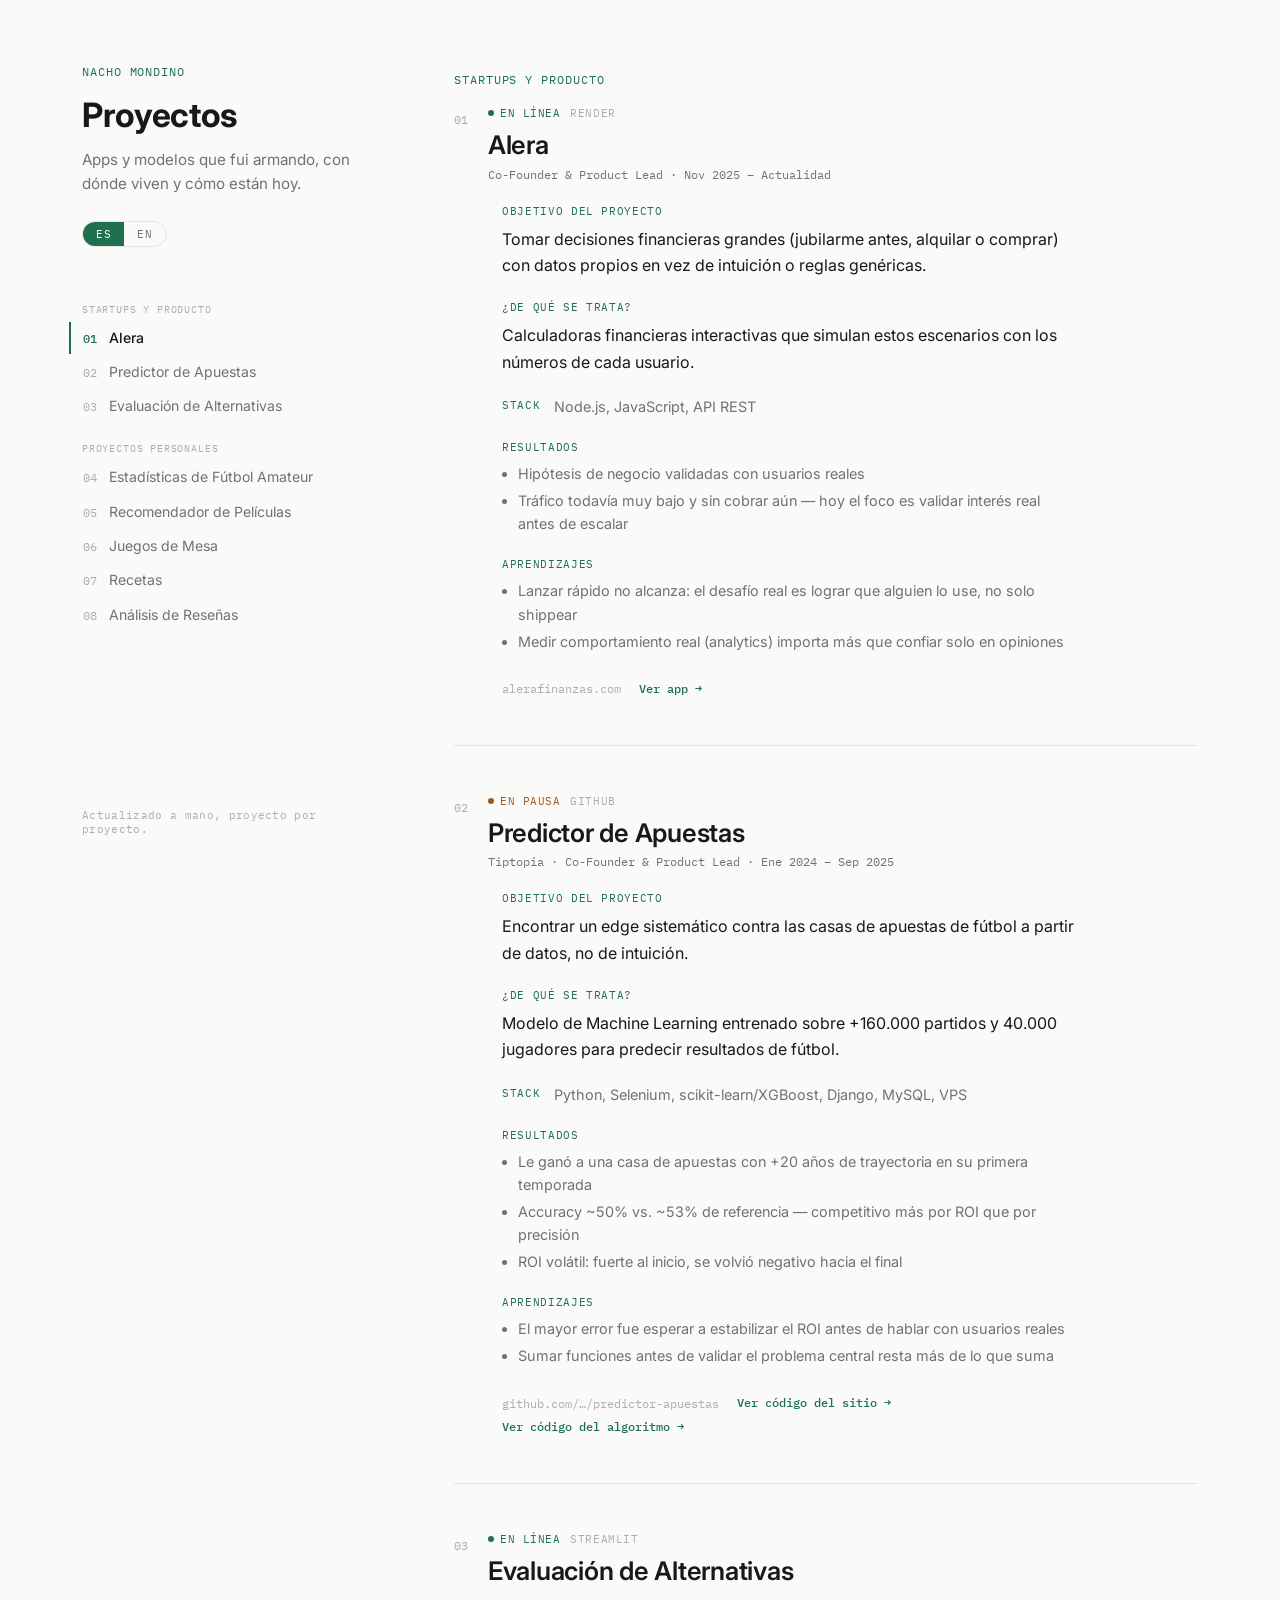
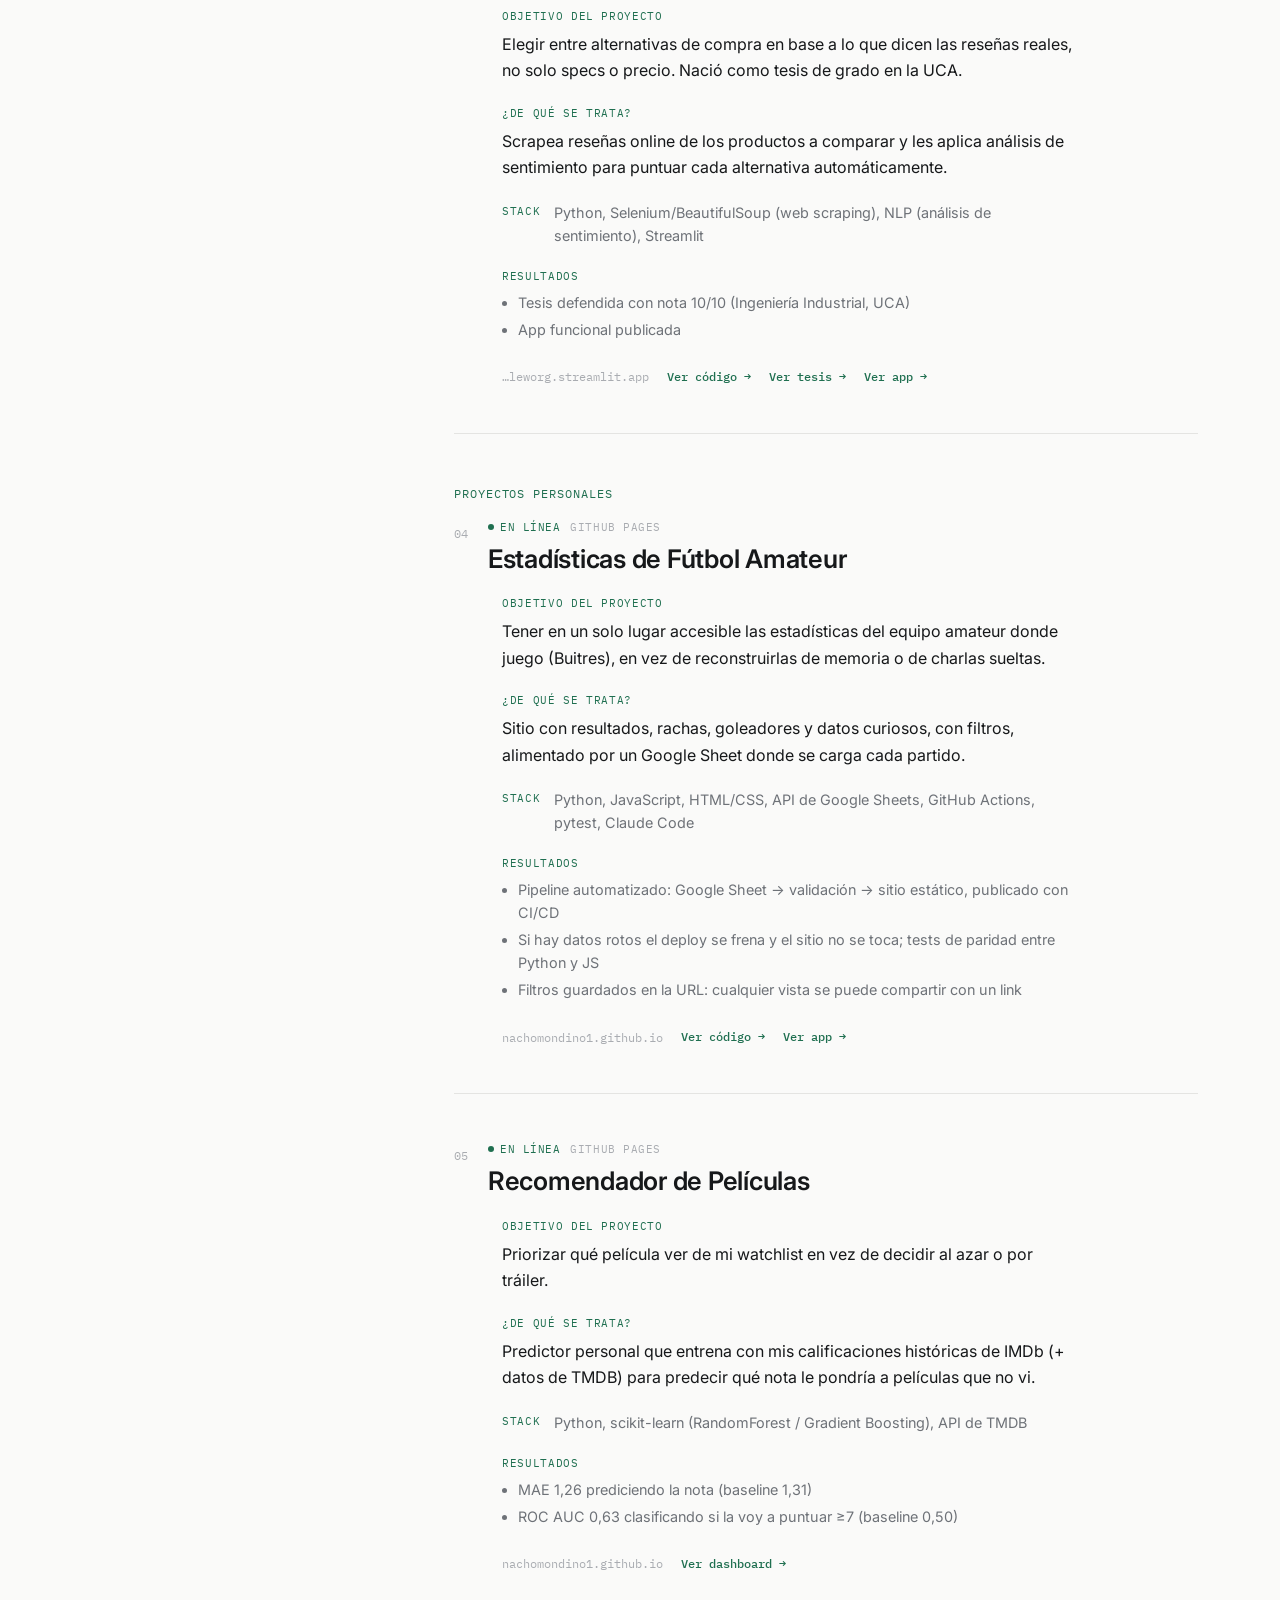
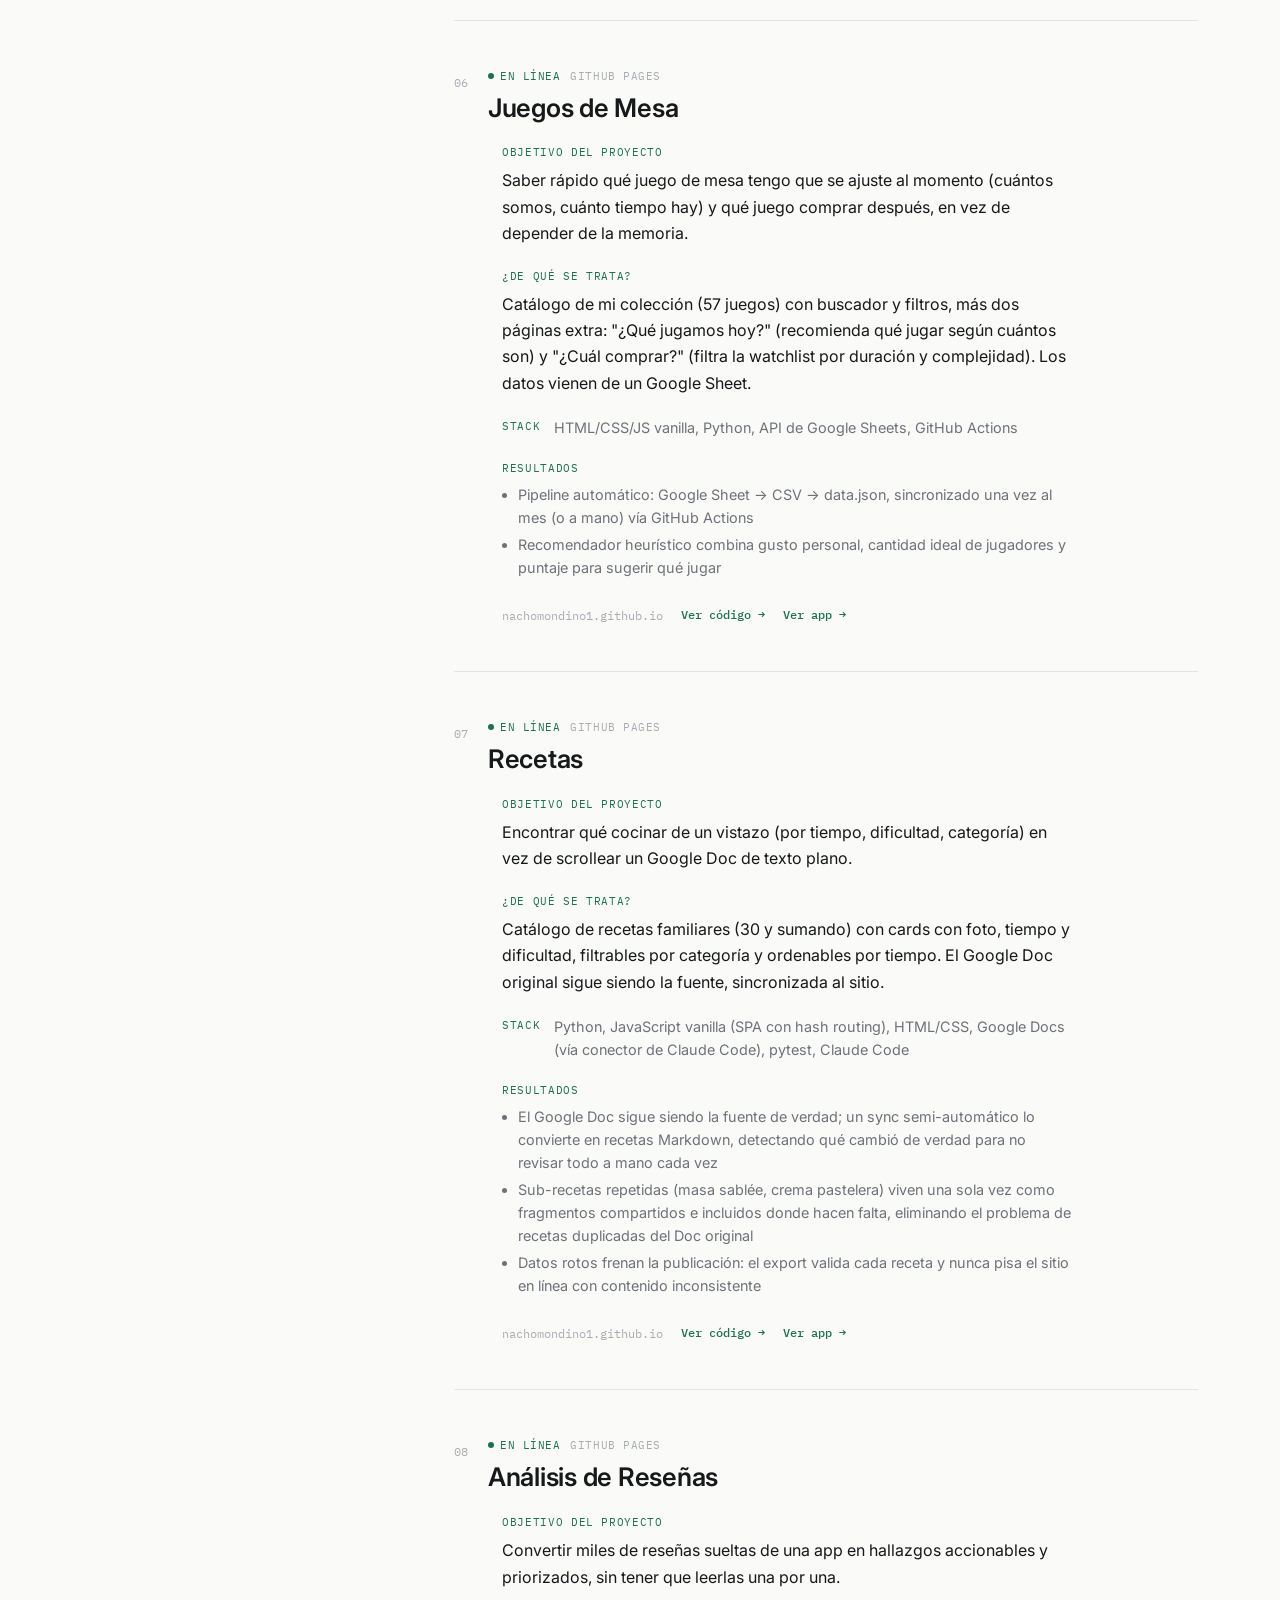
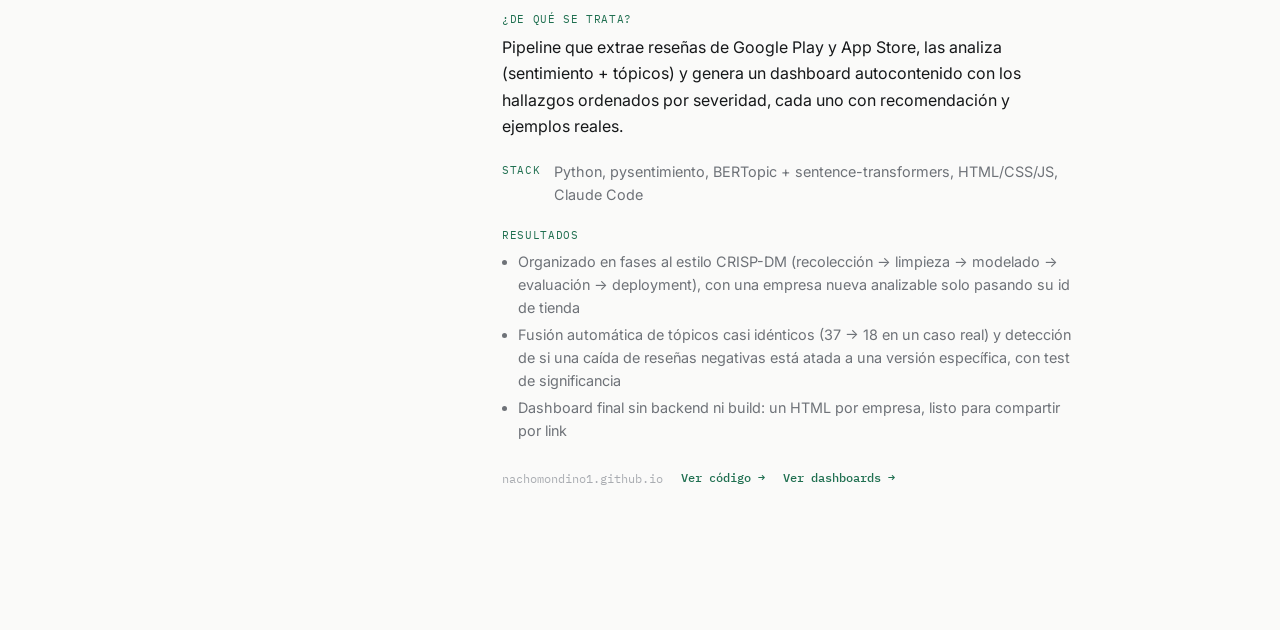
==== commit 2d95c31d: "Reestructurar fichas en 4 secciones: objetivo, de qué se trata, stack y resultados Cada proyecto sep" ====
--- a/index.html
+++ b/index.html
@@ -93,10 +93,20 @@
           </div>
         </div>
         <div class="entry-body">
-          <p class="desc">
-            <span data-lang="es">Calculadoras financieras para decisiones grandes: jubilarme antes, alquilar o comprar. Lo cofundé y lideré como producto.</span>
-            <span data-lang="en" hidden>Financial calculators for big decisions: retiring early, renting vs. buying. I co-founded it and led product.</span>
-          </p>
+          <div class="block">
+            <span class="label"><span data-lang="es">Objetivo del proyecto</span><span data-lang="en" hidden>Project objective</span></span>
+            <p>
+              <span data-lang="es">Tomar decisiones financieras grandes (jubilarme antes, alquilar o comprar) con datos propios en vez de intuición o reglas genéricas.</span>
+              <span data-lang="en" hidden>Making big financial decisions (retiring early, renting vs. buying) from my own numbers instead of intuition or generic rules of thumb.</span>
+            </p>
+          </div>
+          <div class="block">
+            <span class="label"><span data-lang="es">¿De qué se trata?</span><span data-lang="en" hidden>What's it about?</span></span>
+            <p>
+              <span data-lang="es">Calculadoras financieras interactivas que simulan estos escenarios con los números de cada usuario.</span>
+              <span data-lang="en" hidden>Interactive financial calculators that simulate these scenarios using each user's own numbers.</span>
+            </p>
+          </div>
           <p class="line"><span class="label">Stack</span><span class="value">Node.js, JavaScript, API REST</span></p>
           <div class="block">
             <span class="label"><span data-lang="es">Resultados</span><span data-lang="en" hidden>Results</span></span>
@@ -138,10 +148,20 @@
           </div>
         </div>
         <div class="entry-body">
-          <p class="desc">
-            <span data-lang="es">Predicción de resultados de fútbol con Machine Learning sobre +160.000 partidos y 40.000 jugadores.</span>
-            <span data-lang="en" hidden>Football match prediction with Machine Learning over +160,000 matches and 40,000 players.</span>
-          </p>
+          <div class="block">
+            <span class="label"><span data-lang="es">Objetivo del proyecto</span><span data-lang="en" hidden>Project objective</span></span>
+            <p>
+              <span data-lang="es">Encontrar un edge sistemático contra las casas de apuestas de fútbol a partir de datos, no de intuición.</span>
+              <span data-lang="en" hidden>Finding a systematic edge against football betting houses from data, not intuition.</span>
+            </p>
+          </div>
+          <div class="block">
+            <span class="label"><span data-lang="es">¿De qué se trata?</span><span data-lang="en" hidden>What's it about?</span></span>
+            <p>
+              <span data-lang="es">Modelo de Machine Learning entrenado sobre +160.000 partidos y 40.000 jugadores para predecir resultados de fútbol.</span>
+              <span data-lang="en" hidden>A Machine Learning model trained on 160,000+ matches and 40,000 players to predict football match outcomes.</span>
+            </p>
+          </div>
           <p class="line"><span class="label">Stack</span><span class="value">Python, Selenium, scikit-learn/XGBoost, Django, MySQL, VPS</span></p>
           <div class="block">
             <span class="label"><span data-lang="es">Resultados</span><span data-lang="en" hidden>Results</span></span>
@@ -181,10 +201,20 @@
           </div>
         </div>
         <div class="entry-body">
-          <p class="desc">
-            <span data-lang="es">Comparar alternativas de compra analizando reseñas online, combinando web scraping y análisis de sentimiento. Nació como tesis de grado en la UCA.</span>
-            <span data-lang="en" hidden>Comparing purchase alternatives by analyzing online reviews, combining web scraping and sentiment analysis. Grew out of my undergrad thesis at UCA.</span>
-          </p>
+          <div class="block">
+            <span class="label"><span data-lang="es">Objetivo del proyecto</span><span data-lang="en" hidden>Project objective</span></span>
+            <p>
+              <span data-lang="es">Elegir entre alternativas de compra en base a lo que dicen las reseñas reales, no solo specs o precio. Nació como tesis de grado en la UCA.</span>
+              <span data-lang="en" hidden>Choosing between purchase alternatives based on what real reviews say, not just specs or price. Grew out of my undergrad thesis at UCA.</span>
+            </p>
+          </div>
+          <div class="block">
+            <span class="label"><span data-lang="es">¿De qué se trata?</span><span data-lang="en" hidden>What's it about?</span></span>
+            <p>
+              <span data-lang="es">Scrapea reseñas online de los productos a comparar y les aplica análisis de sentimiento para puntuar cada alternativa automáticamente.</span>
+              <span data-lang="en" hidden>Scrapes online reviews for the products being compared and runs sentiment analysis to score each alternative automatically.</span>
+            </p>
+          </div>
           <p class="line"><span class="label">Stack</span><span class="value">
             <span data-lang="es">Python, Selenium/BeautifulSoup (web scraping), NLP (análisis de sentimiento), Streamlit</span>
             <span data-lang="en" hidden>Python, Selenium/BeautifulSoup (web scraping), NLP (sentiment analysis), Streamlit</span>
@@ -224,10 +254,20 @@
           </div>
         </div>
         <div class="entry-body">
-          <p class="desc">
-            <span data-lang="es">Estadísticas del equipo de fútbol amateur donde juego (Buitres): resultados, rachas, goleadores y datos curiosos, con filtros. Se alimenta de un Google Sheet donde se carga cada partido.</span>
-            <span data-lang="en" hidden>Stats for the amateur football team I play on (Buitres): results, streaks, top scorers and fun facts, with filters. Fed by a Google Sheet where each match is logged.</span>
-          </p>
+          <div class="block">
+            <span class="label"><span data-lang="es">Objetivo del proyecto</span><span data-lang="en" hidden>Project objective</span></span>
+            <p>
+              <span data-lang="es">Tener en un solo lugar accesible las estadísticas del equipo amateur donde juego (Buitres), en vez de reconstruirlas de memoria o de charlas sueltas.</span>
+              <span data-lang="en" hidden>Having the stats for the amateur team I play on (Buitres) in one accessible place, instead of piecing them together from memory or group chats.</span>
+            </p>
+          </div>
+          <div class="block">
+            <span class="label"><span data-lang="es">¿De qué se trata?</span><span data-lang="en" hidden>What's it about?</span></span>
+            <p>
+              <span data-lang="es">Sitio con resultados, rachas, goleadores y datos curiosos, con filtros, alimentado por un Google Sheet donde se carga cada partido.</span>
+              <span data-lang="en" hidden>A site with results, streaks, top scorers and fun facts, with filters, fed by a Google Sheet where each match is logged.</span>
+            </p>
+          </div>
           <p class="line"><span class="label">Stack</span><span class="value">
             <span data-lang="es">Python, JavaScript, HTML/CSS, API de Google Sheets, GitHub Actions, pytest, Claude Code</span>
             <span data-lang="en" hidden>Python, JavaScript, HTML/CSS, Google Sheets API, GitHub Actions, pytest, Claude Code</span>
@@ -263,10 +303,20 @@
           </div>
         </div>
         <div class="entry-body">
-          <p class="desc">
-            <span data-lang="es">Predictor personal: entrena con mis calificaciones de IMDb (+ datos de TMDB) para predecir qué nota le pondría a películas que no vi, y priorizar mi watchlist.</span>
-            <span data-lang="en" hidden>A personal predictor: trains on my own IMDb ratings (+ TMDB data) to predict the score I'd give unwatched titles, to prioritize my watchlist.</span>
-          </p>
+          <div class="block">
+            <span class="label"><span data-lang="es">Objetivo del proyecto</span><span data-lang="en" hidden>Project objective</span></span>
+            <p>
+              <span data-lang="es">Priorizar qué película ver de mi watchlist en vez de decidir al azar o por tráiler.</span>
+              <span data-lang="en" hidden>Prioritizing which movie to watch from my watchlist instead of deciding at random or by trailer.</span>
+            </p>
+          </div>
+          <div class="block">
+            <span class="label"><span data-lang="es">¿De qué se trata?</span><span data-lang="en" hidden>What's it about?</span></span>
+            <p>
+              <span data-lang="es">Predictor personal que entrena con mis calificaciones históricas de IMDb (+ datos de TMDB) para predecir qué nota le pondría a películas que no vi.</span>
+              <span data-lang="en" hidden>A personal predictor that trains on my own historical IMDb ratings (+ TMDB data) to predict the score I'd give unwatched titles.</span>
+            </p>
+          </div>
           <p class="line"><span class="label">Stack</span><span class="value">
             <span data-lang="es">Python, scikit-learn (RandomForest / Gradient Boosting), API de TMDB</span>
             <span data-lang="en" hidden>Python, scikit-learn (RandomForest / Gradient Boosting), TMDB API</span>
@@ -300,10 +350,20 @@
           </div>
         </div>
         <div class="entry-body">
-          <p class="desc">
-            <span data-lang="es">Catálogo de mi colección de juegos de mesa (57 juegos) con buscador y filtros, más dos páginas extra: "¿Qué jugamos hoy?" (recomienda qué jugar según cuántos son) y "¿Cuál comprar?" (filtra la watchlist por duración y complejidad). Los datos vienen de un Google Sheet.</span>
-            <span data-lang="en" hidden>A catalog of my board game collection (57 games) with search and filters, plus two extra pages: "What should we play today?" (recommends games based on player count) and "Which one to buy?" (filters my watchlist by duration and complexity). Data comes from a Google Sheet.</span>
-          </p>
+          <div class="block">
+            <span class="label"><span data-lang="es">Objetivo del proyecto</span><span data-lang="en" hidden>Project objective</span></span>
+            <p>
+              <span data-lang="es">Saber rápido qué juego de mesa tengo que se ajuste al momento (cuántos somos, cuánto tiempo hay) y qué juego comprar después, en vez de depender de la memoria.</span>
+              <span data-lang="en" hidden>Quickly knowing which board game I own fits the moment (how many people, how much time) and which one to buy next, instead of relying on memory.</span>
+            </p>
+          </div>
+          <div class="block">
+            <span class="label"><span data-lang="es">¿De qué se trata?</span><span data-lang="en" hidden>What's it about?</span></span>
+            <p>
+              <span data-lang="es">Catálogo de mi colección (57 juegos) con buscador y filtros, más dos páginas extra: "¿Qué jugamos hoy?" (recomienda qué jugar según cuántos son) y "¿Cuál comprar?" (filtra la watchlist por duración y complejidad). Los datos vienen de un Google Sheet.</span>
+              <span data-lang="en" hidden>A catalog of my collection (57 games) with search and filters, plus two extra pages: "What should we play today?" (recommends games based on player count) and "Which one to buy?" (filters my watchlist by duration and complexity). Data comes from a Google Sheet.</span>
+            </p>
+          </div>
           <p class="line"><span class="label">Stack</span><span class="value">
             <span data-lang="es">HTML/CSS/JS vanilla, Python, API de Google Sheets, GitHub Actions</span>
             <span data-lang="en" hidden>Vanilla HTML/CSS/JS, Python, Google Sheets API, GitHub Actions</span>
@@ -338,10 +398,20 @@
           </div>
         </div>
         <div class="entry-body">
-          <p class="desc">
-            <span data-lang="es">Catálogo de recetas familiares (30 y sumando) que antes vivían en un Google Doc: cards con foto, tiempo y dificultad, filtrables por categoría y ordenables por tiempo, para encontrar qué cocinar de un vistazo en vez de scrollear un documento de texto.</span>
-            <span data-lang="en" hidden>A catalog of family recipes (30 and counting) that used to live in a Google Doc: cards with photo, time and difficulty, filterable by category and sortable by time, to find what to cook at a glance instead of scrolling a text document.</span>
-          </p>
+          <div class="block">
+            <span class="label"><span data-lang="es">Objetivo del proyecto</span><span data-lang="en" hidden>Project objective</span></span>
+            <p>
+              <span data-lang="es">Encontrar qué cocinar de un vistazo (por tiempo, dificultad, categoría) en vez de scrollear un Google Doc de texto plano.</span>
+              <span data-lang="en" hidden>Finding what to cook at a glance (by time, difficulty, category) instead of scrolling a plain-text Google Doc.</span>
+            </p>
+          </div>
+          <div class="block">
+            <span class="label"><span data-lang="es">¿De qué se trata?</span><span data-lang="en" hidden>What's it about?</span></span>
+            <p>
+              <span data-lang="es">Catálogo de recetas familiares (30 y sumando) con cards con foto, tiempo y dificultad, filtrables por categoría y ordenables por tiempo. El Google Doc original sigue siendo la fuente, sincronizada al sitio.</span>
+              <span data-lang="en" hidden>A catalog of family recipes (30 and counting) with cards showing photo, time and difficulty, filterable by category and sortable by time. The original Google Doc stays the source, synced into the site.</span>
+            </p>
+          </div>
           <p class="line"><span class="label">Stack</span><span class="value">
             <span data-lang="es">Python, JavaScript vanilla (SPA con hash routing), HTML/CSS, Google Docs (vía conector de Claude Code), pytest, Claude Code</span>
             <span data-lang="en" hidden>Python, vanilla JavaScript (hash-routed SPA), HTML/CSS, Google Docs (via Claude Code connector), pytest, Claude Code</span>
@@ -377,10 +447,20 @@
           </div>
         </div>
         <div class="entry-body">
-          <p class="desc">
-            <span data-lang="es">Pipeline que extrae reseñas de apps en Google Play y App Store, las analiza (sentimiento + tópicos) y genera un dashboard autocontenido con los hallazgos más accionables: qué se queja o valora la gente, ordenado por severidad, con recomendación y ejemplos reales.</span>
-            <span data-lang="en" hidden>A pipeline that pulls app reviews from Google Play and the App Store, analyzes them (sentiment + topics), and generates a self-contained dashboard with the most actionable findings: what people complain about or value, ranked by severity, with a recommendation and real examples.</span>
-          </p>
+          <div class="block">
+            <span class="label"><span data-lang="es">Objetivo del proyecto</span><span data-lang="en" hidden>Project objective</span></span>
+            <p>
+              <span data-lang="es">Convertir miles de reseñas sueltas de una app en hallazgos accionables y priorizados, sin tener que leerlas una por una.</span>
+              <span data-lang="en" hidden>Turning thousands of scattered app reviews into prioritized, actionable findings without reading them one by one.</span>
+            </p>
+          </div>
+          <div class="block">
+            <span class="label"><span data-lang="es">¿De qué se trata?</span><span data-lang="en" hidden>What's it about?</span></span>
+            <p>
+              <span data-lang="es">Pipeline que extrae reseñas de Google Play y App Store, las analiza (sentimiento + tópicos) y genera un dashboard autocontenido con los hallazgos ordenados por severidad, cada uno con recomendación y ejemplos reales.</span>
+              <span data-lang="en" hidden>A pipeline that pulls reviews from Google Play and the App Store, analyzes them (sentiment + topics) and generates a self-contained dashboard with findings ranked by severity, each with a recommendation and real examples.</span>
+            </p>
+          </div>
           <p class="line"><span class="label">Stack</span><span class="value">
             <span data-lang="es">Python, pysentimiento, BERTopic + sentence-transformers, HTML/CSS/JS, Claude Code</span>
             <span data-lang="en" hidden>Python, pysentimiento, BERTopic + sentence-transformers, HTML/CSS/JS, Claude Code</span>
--- a/styles.css
+++ b/styles.css
@@ -340,13 +340,6 @@
   padding-left: 48px;
 }
 
-.desc {
-  font-size: 1rem;
-  line-height: 1.65;
-  color: var(--ink);
-  margin: 0 0 20px;
-}
-
 .line {
   display: flex;
   gap: 14px;
@@ -379,6 +372,13 @@
   margin-bottom: 8px;
 }
 
+.block p {
+  margin: 0;
+  color: var(--ink);
+  font-size: 1rem;
+  line-height: 1.65;
+}
+
 .block ul {
   margin: 0;
   padding-left: 1.1em;
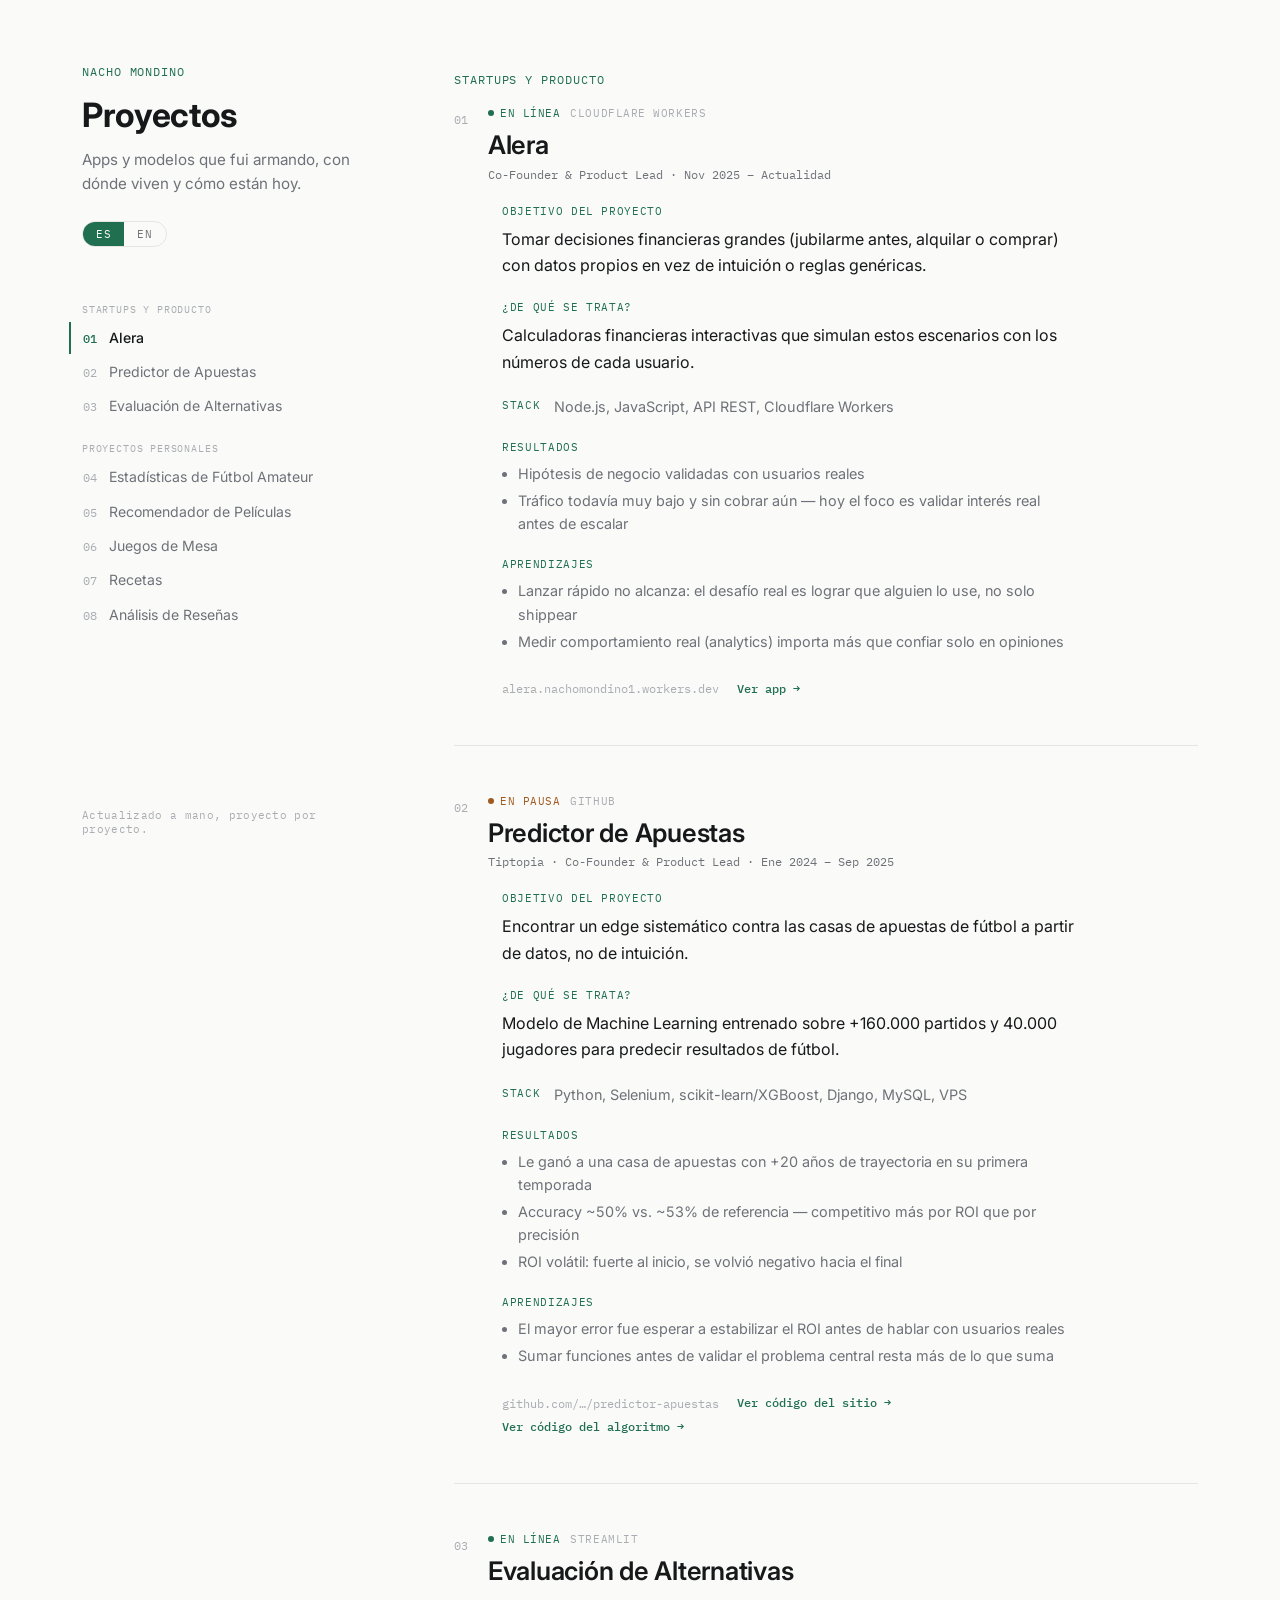
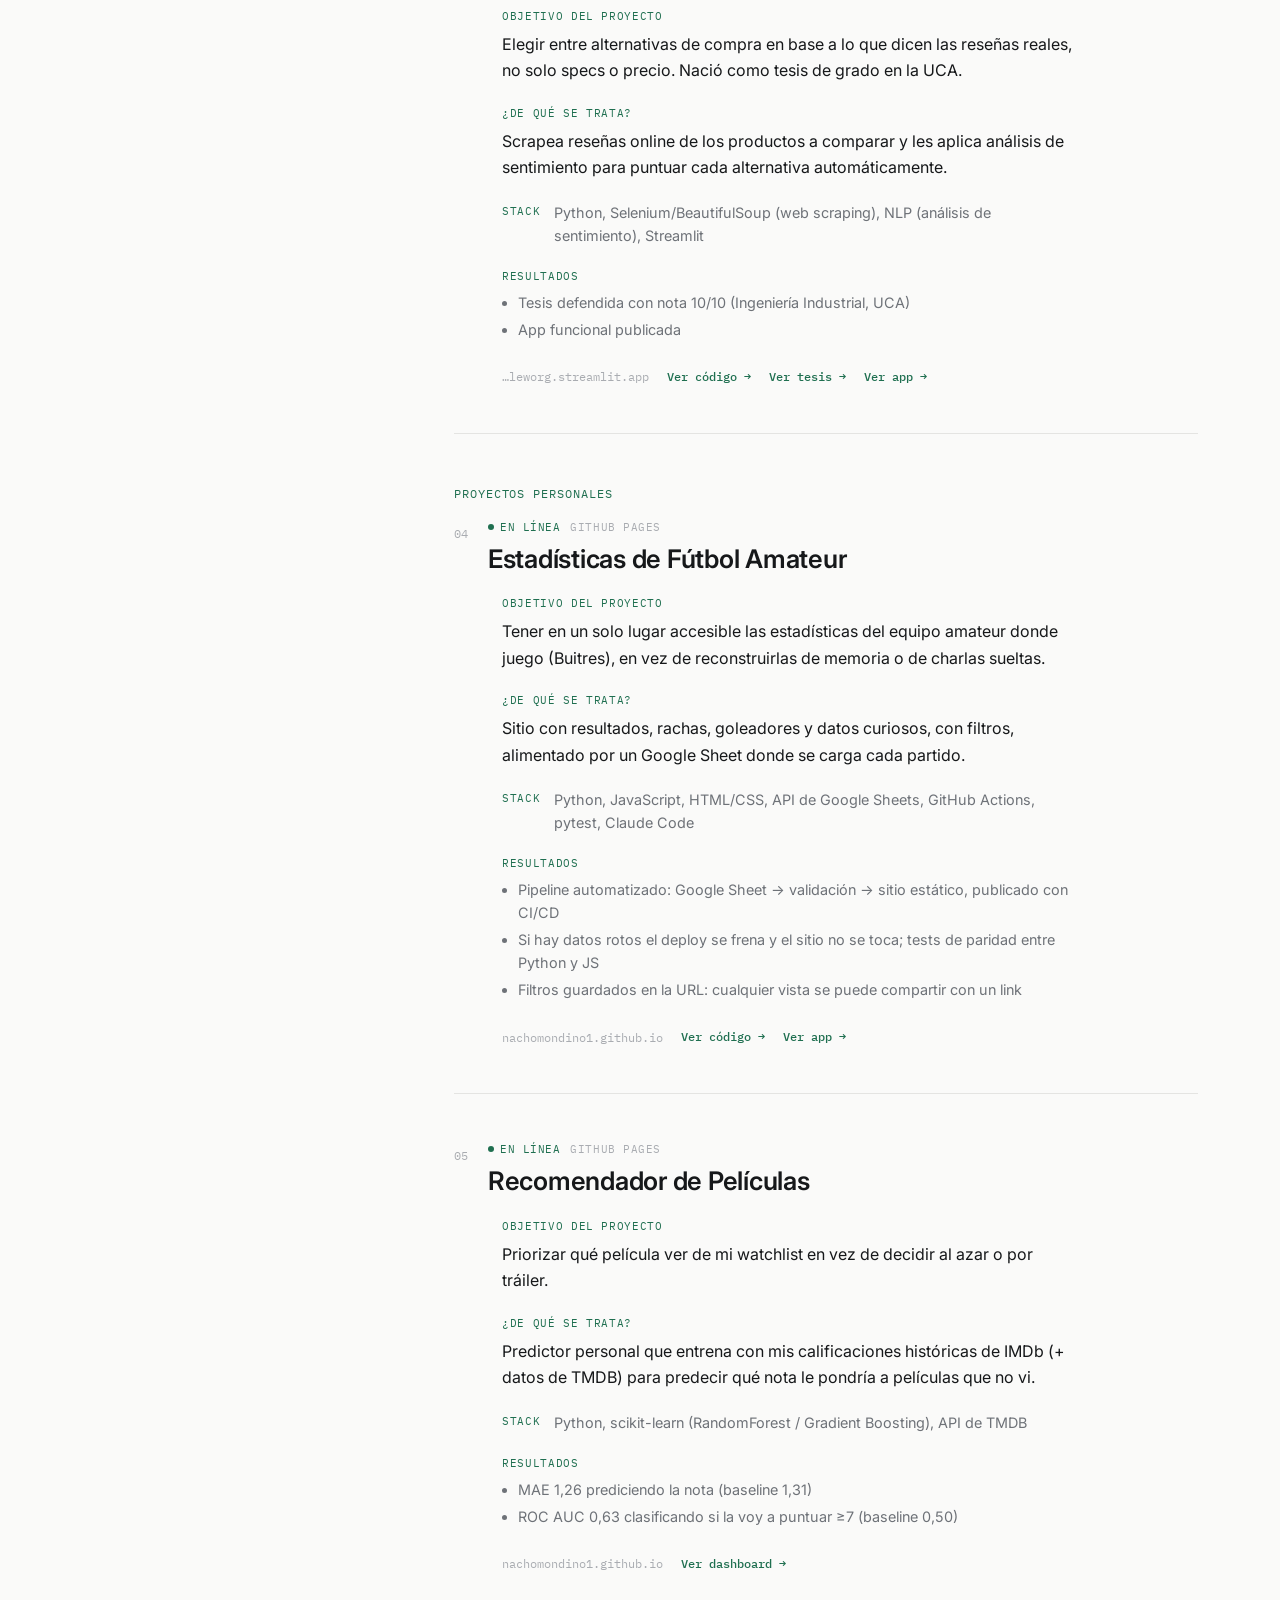
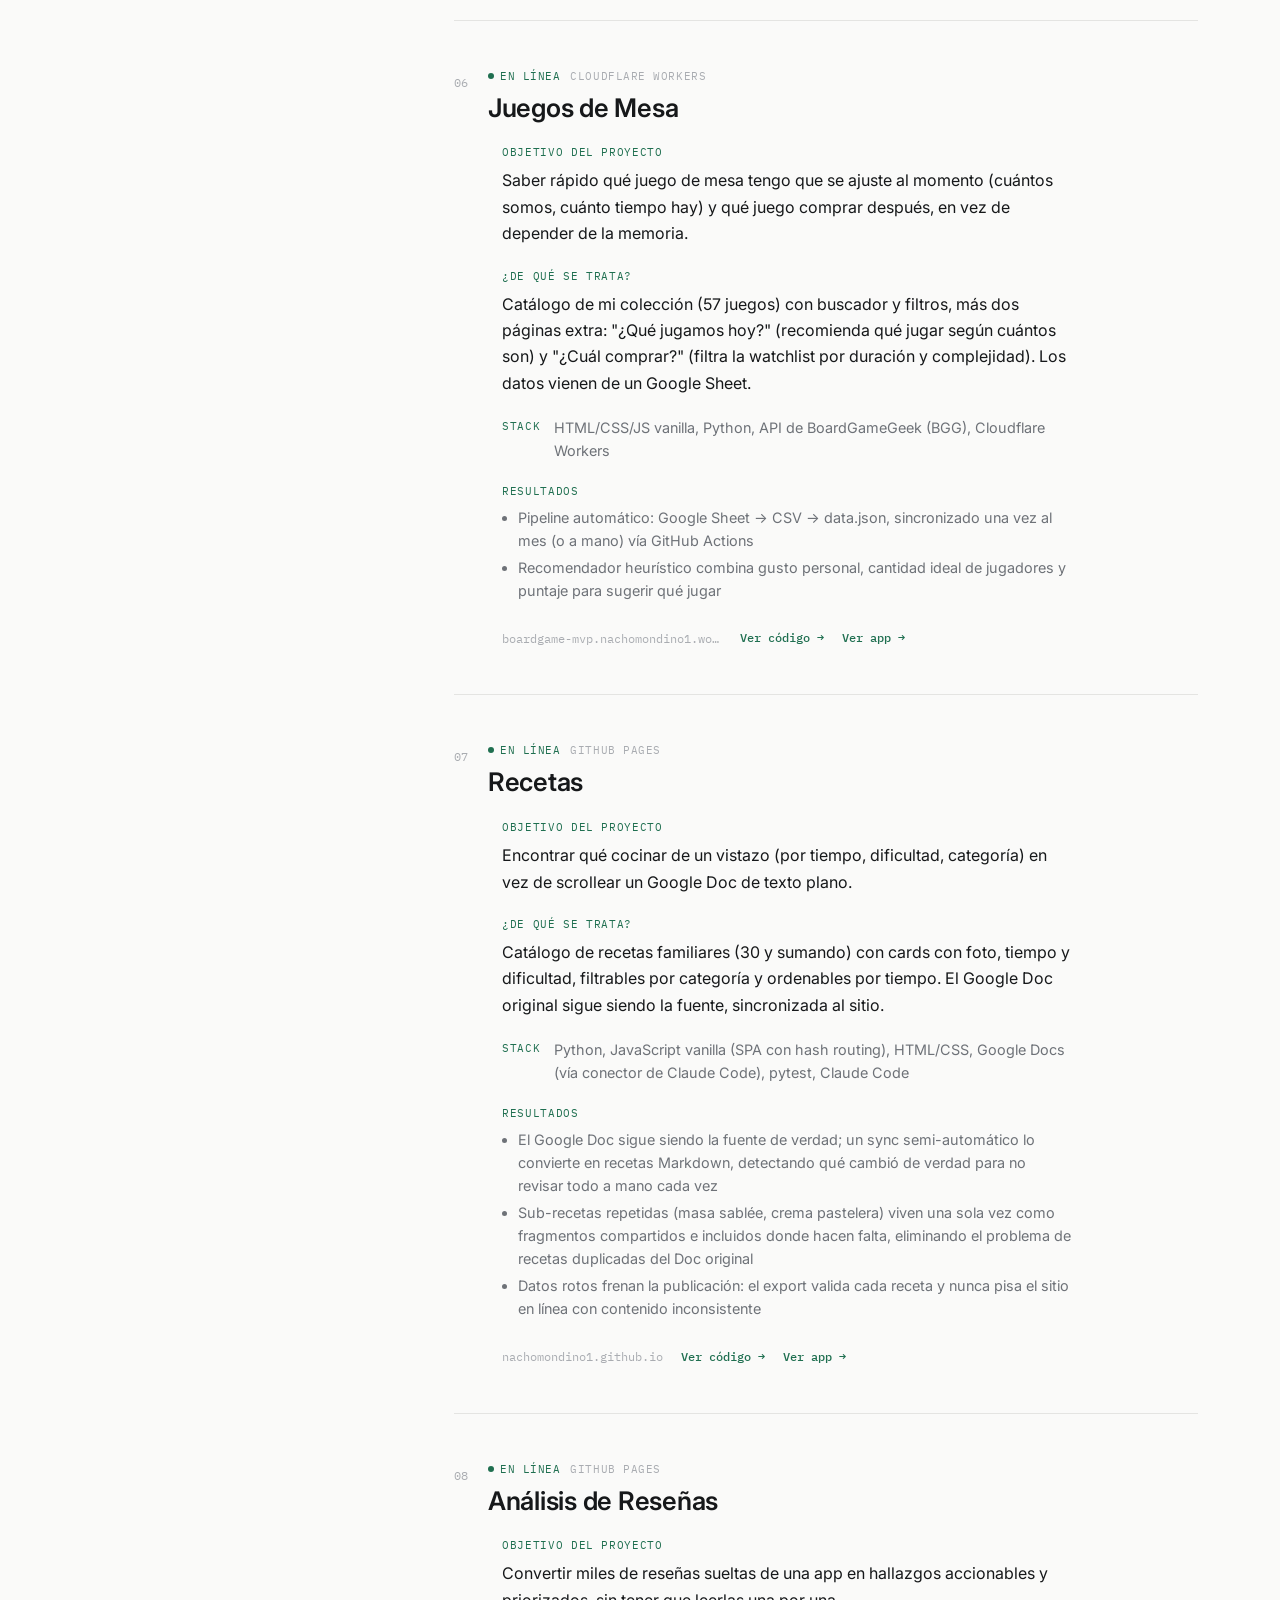
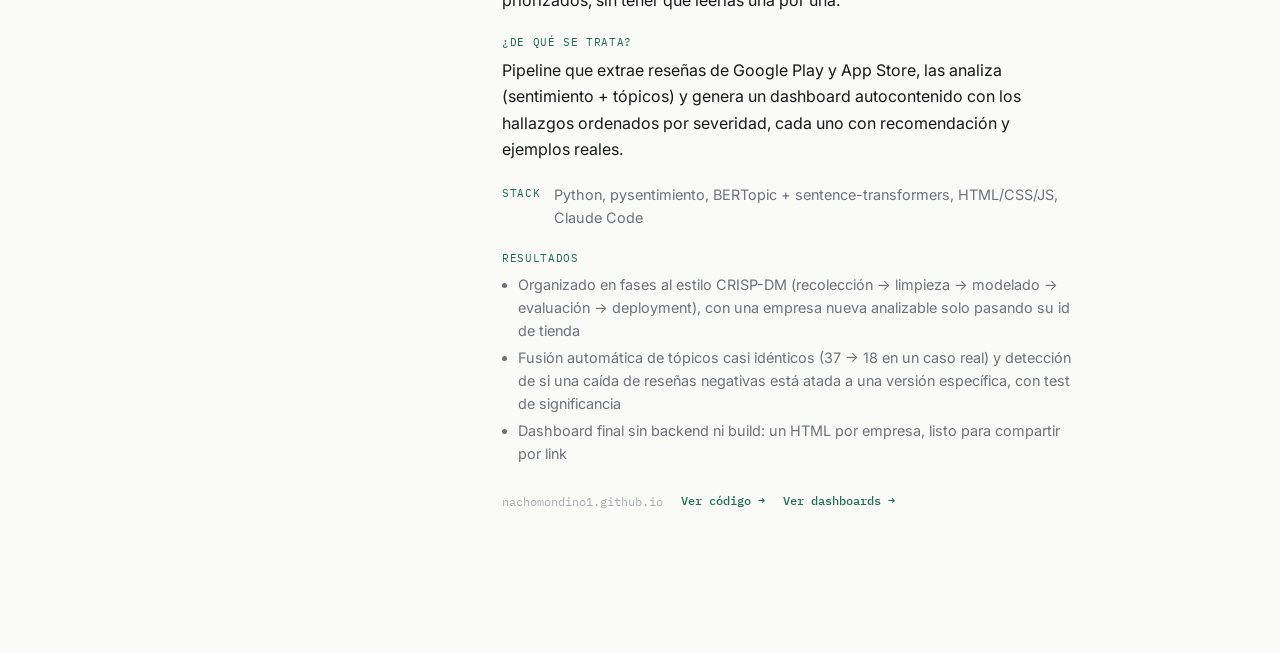
==== commit f1129017: "Actualizar hosting de Alera y Juegos de Mesa a Cloudflare Workers Co-Authored-By: Claude Sonnet 5 <n" ====
--- a/index.html
+++ b/index.html
@@ -83,7 +83,7 @@
           <div class="entry-head-main">
             <div class="meta-row">
               <span class="status live"><span data-lang="es">En línea</span><span data-lang="en" hidden>Live</span></span>
-              <span class="platform">Render</span>
+              <span class="platform">Cloudflare Workers</span>
             </div>
             <h2>Alera</h2>
             <p class="role">
@@ -107,7 +107,7 @@
               <span data-lang="en" hidden>Interactive financial calculators that simulate these scenarios using each user's own numbers.</span>
             </p>
           </div>
-          <p class="line"><span class="label">Stack</span><span class="value">Node.js, JavaScript, API REST</span></p>
+          <p class="line"><span class="label">Stack</span><span class="value">Node.js, JavaScript, API REST, Cloudflare Workers</span></p>
           <div class="block">
             <span class="label"><span data-lang="es">Resultados</span><span data-lang="en" hidden>Results</span></span>
             <ul>
@@ -123,8 +123,8 @@
             </ul>
           </div>
           <div class="links">
-            <span class="url">alerafinanzas.com</span>
-            <a href="https://alerafinanzas.com/" target="_blank" rel="noopener"><span data-lang="es">Ver app →</span><span data-lang="en" hidden>View app →</span></a>
+            <span class="url">alera.nachomondino1.workers.dev</span>
+            <a href="https://alera.nachomondino1.workers.dev/" target="_blank" rel="noopener"><span data-lang="es">Ver app →</span><span data-lang="en" hidden>View app →</span></a>
           </div>
         </div>
       </article>
@@ -341,7 +341,7 @@
           <div class="entry-head-main">
             <div class="meta-row">
               <span class="status live"><span data-lang="es">En línea</span><span data-lang="en" hidden>Live</span></span>
-              <span class="platform">GitHub Pages</span>
+              <span class="platform">Cloudflare Workers</span>
             </div>
             <h2>
               <span data-lang="es">Juegos de Mesa</span>
@@ -365,8 +365,8 @@
             </p>
           </div>
           <p class="line"><span class="label">Stack</span><span class="value">
-            <span data-lang="es">HTML/CSS/JS vanilla, Python, API de Google Sheets, GitHub Actions</span>
-            <span data-lang="en" hidden>Vanilla HTML/CSS/JS, Python, Google Sheets API, GitHub Actions</span>
+            <span data-lang="es">HTML/CSS/JS vanilla, Python, API de BoardGameGeek (BGG), Cloudflare Workers</span>
+            <span data-lang="en" hidden>Vanilla HTML/CSS/JS, Python, BoardGameGeek (BGG) API, Cloudflare Workers</span>
           </span></p>
           <div class="block">
             <span class="label"><span data-lang="es">Resultados</span><span data-lang="en" hidden>Results</span></span>
@@ -376,9 +376,9 @@
             </ul>
           </div>
           <div class="links">
-            <span class="url">nachomondino1.github.io</span>
+            <span class="url">boardgame-mvp.nachomondino1.workers.dev</span>
             <a href="https://github.com/nachomondino1/boardgame" target="_blank" rel="noopener"><span data-lang="es">Ver código →</span><span data-lang="en" hidden>View code →</span></a>
-            <a href="https://nachomondino1.github.io/boardgame/index.html" target="_blank" rel="noopener"><span data-lang="es">Ver app →</span><span data-lang="en" hidden>View app →</span></a>
+            <a href="https://boardgame-mvp.nachomondino1.workers.dev/" target="_blank" rel="noopener"><span data-lang="es">Ver app →</span><span data-lang="en" hidden>View app →</span></a>
           </div>
         </div>
       </article>
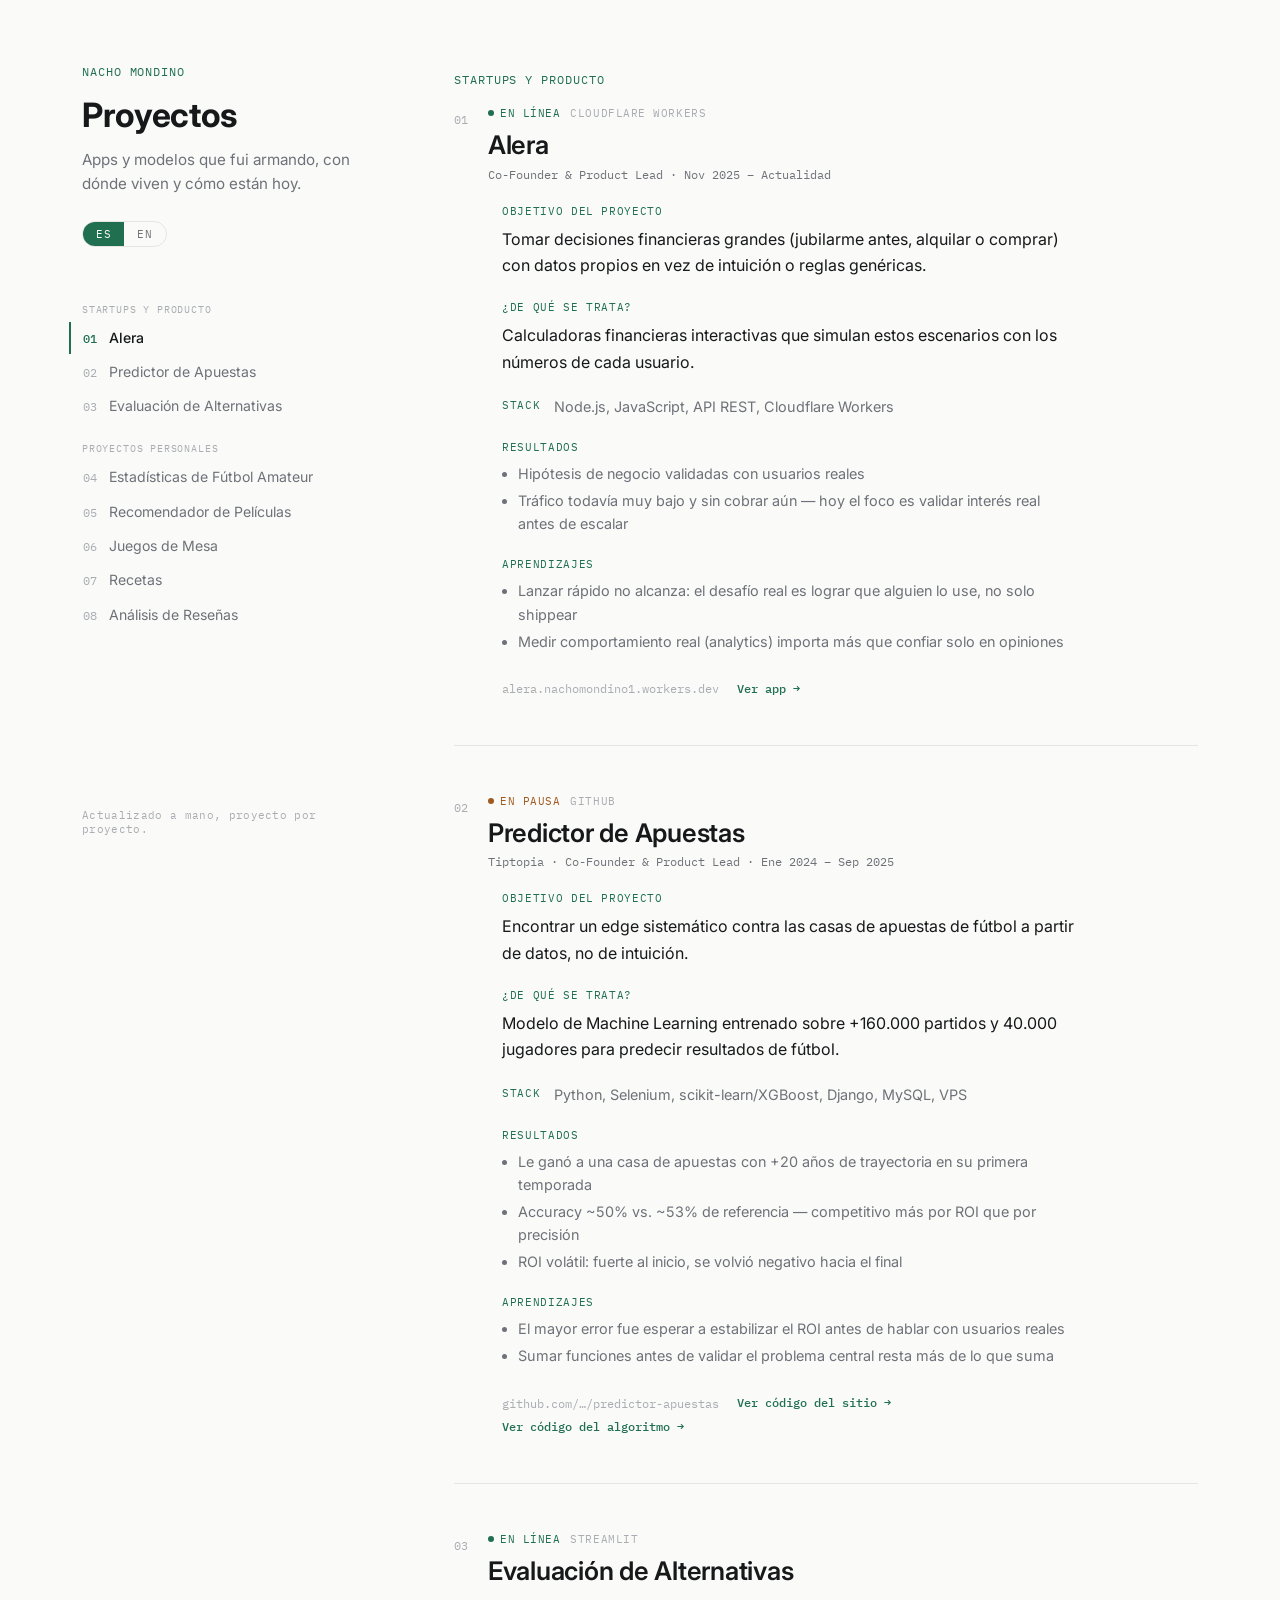
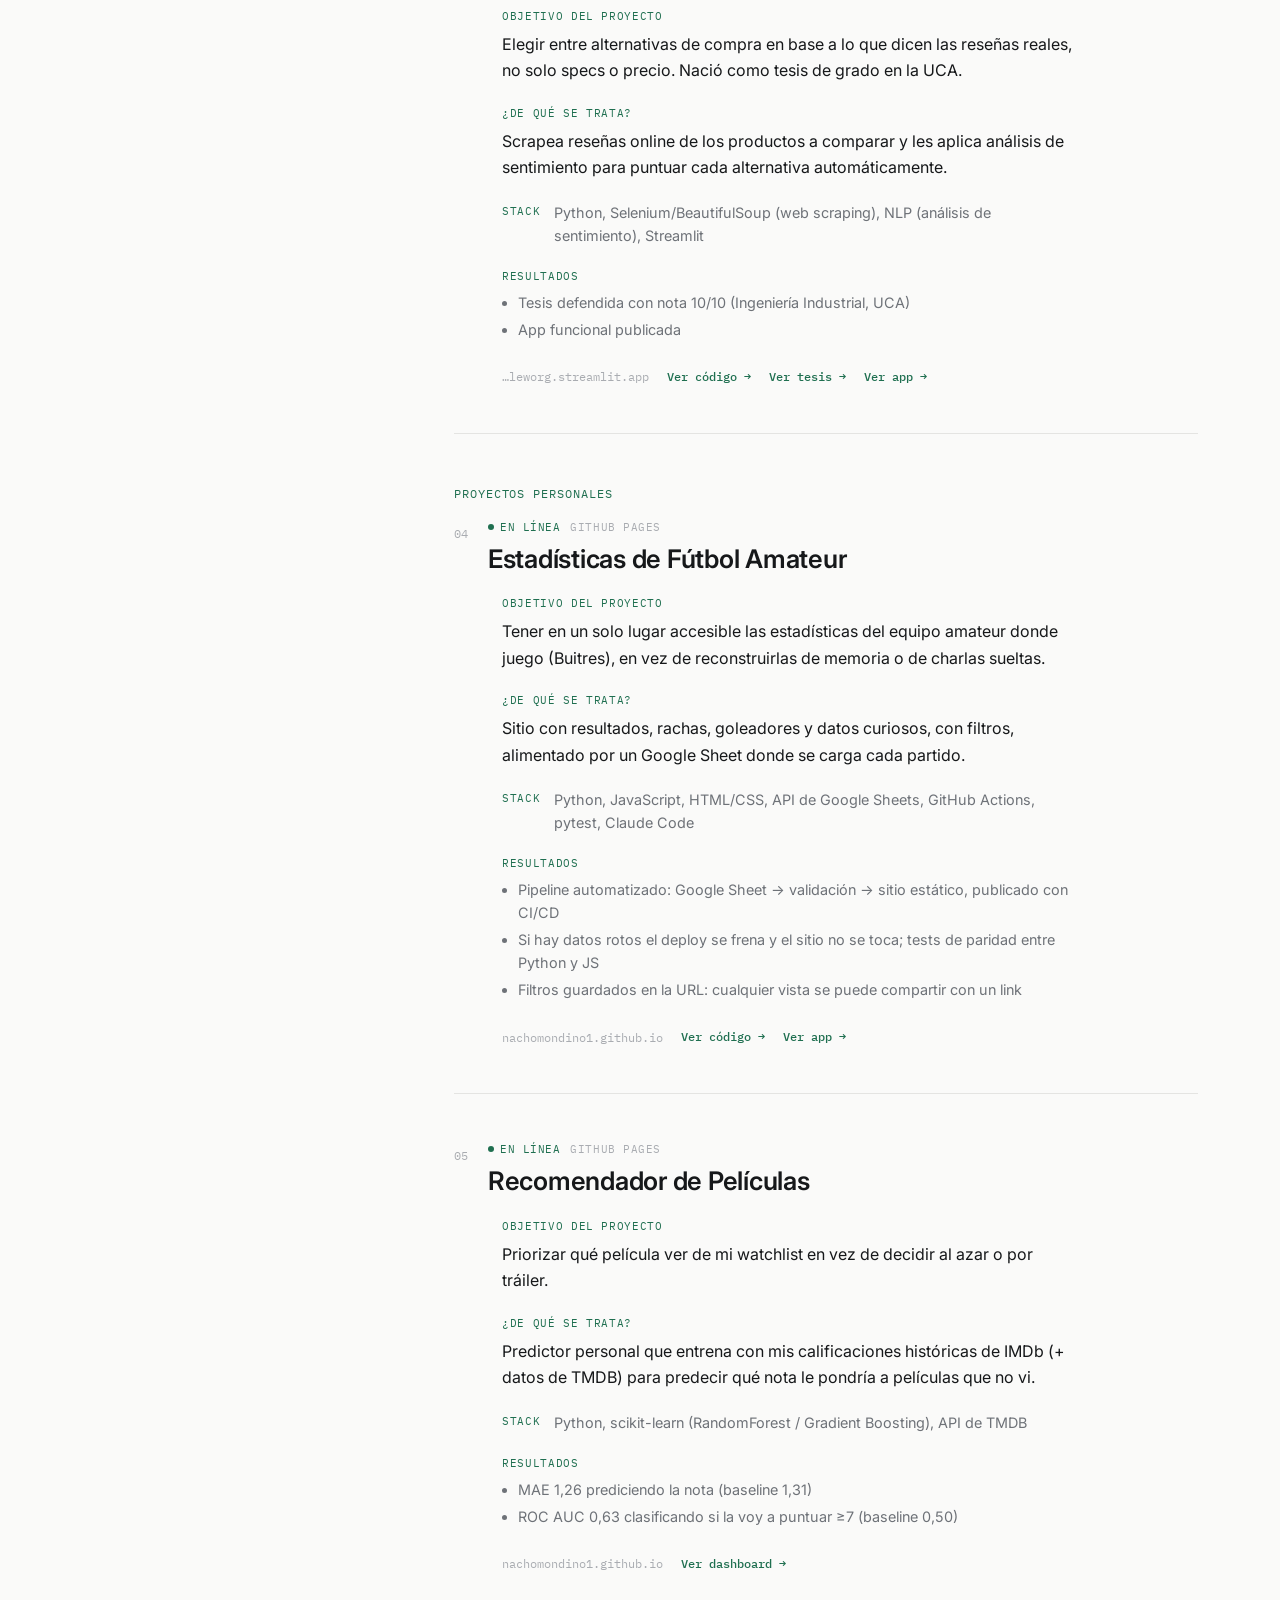
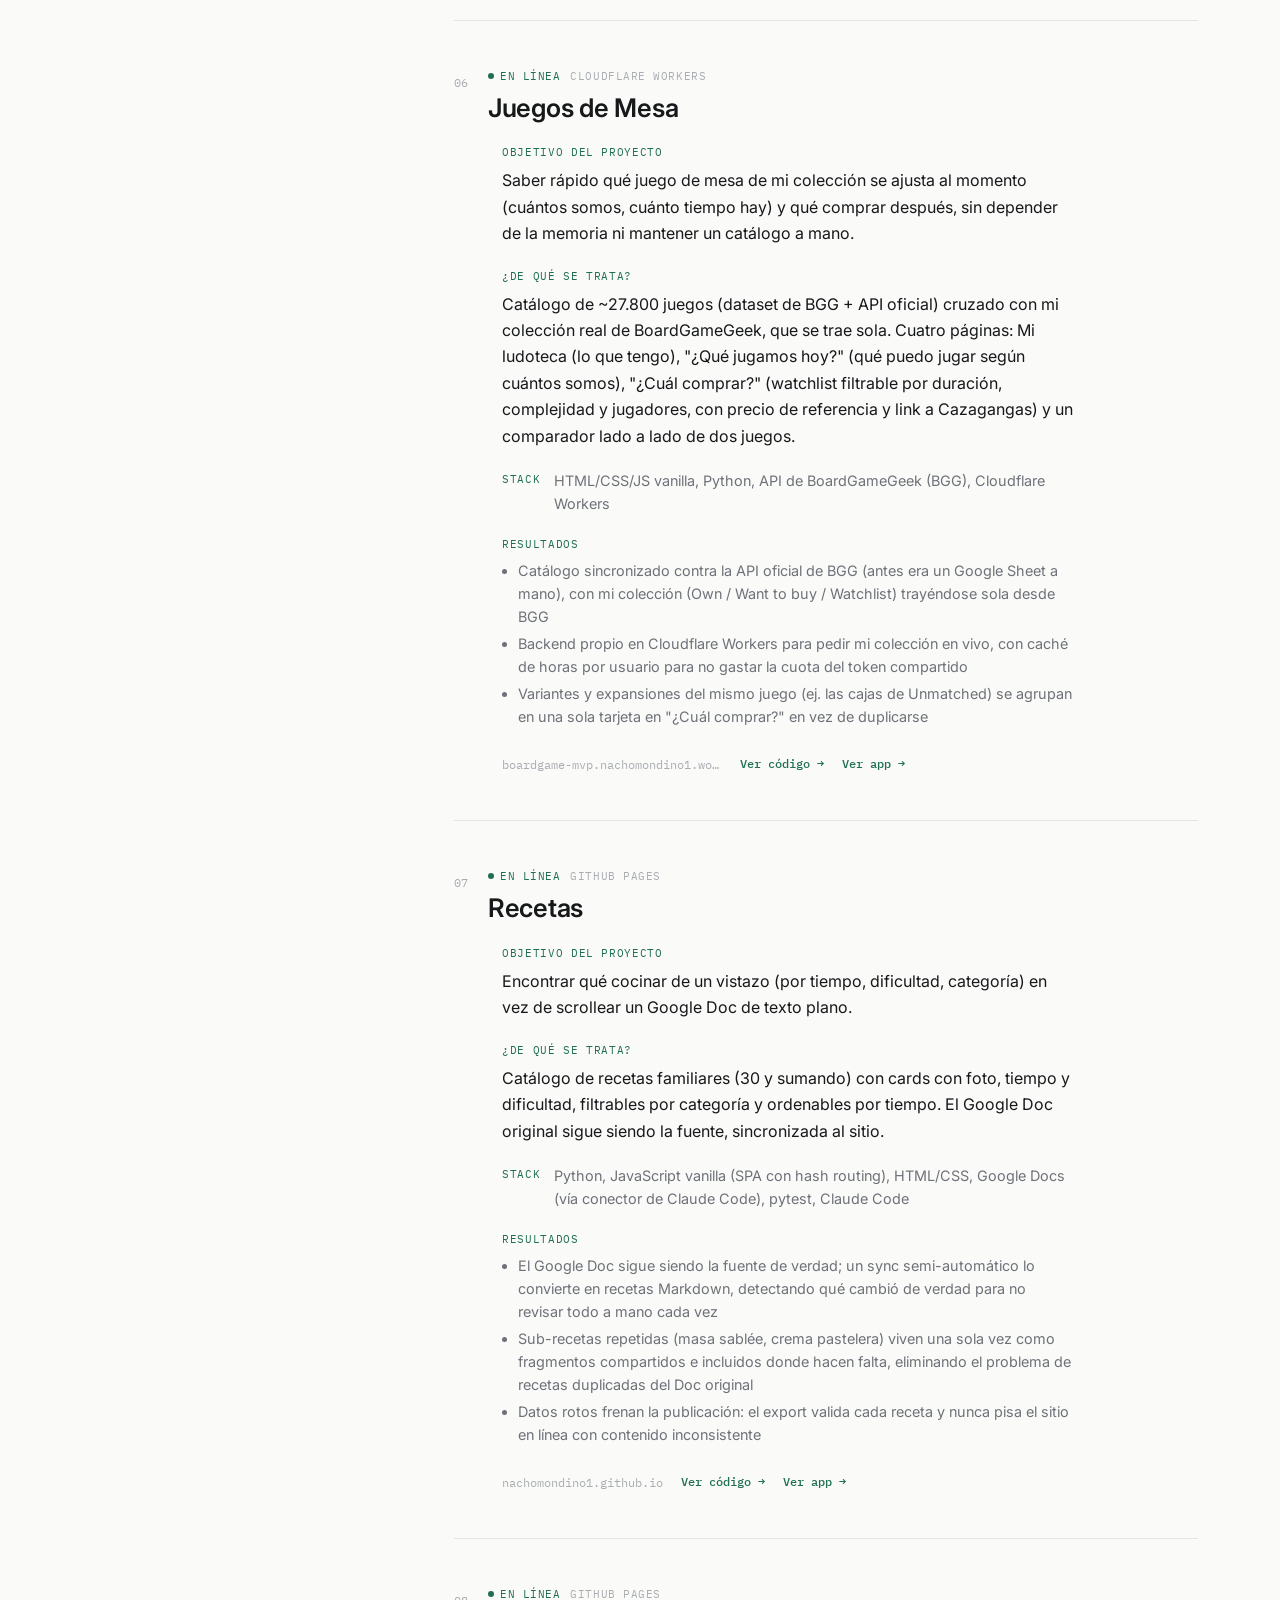
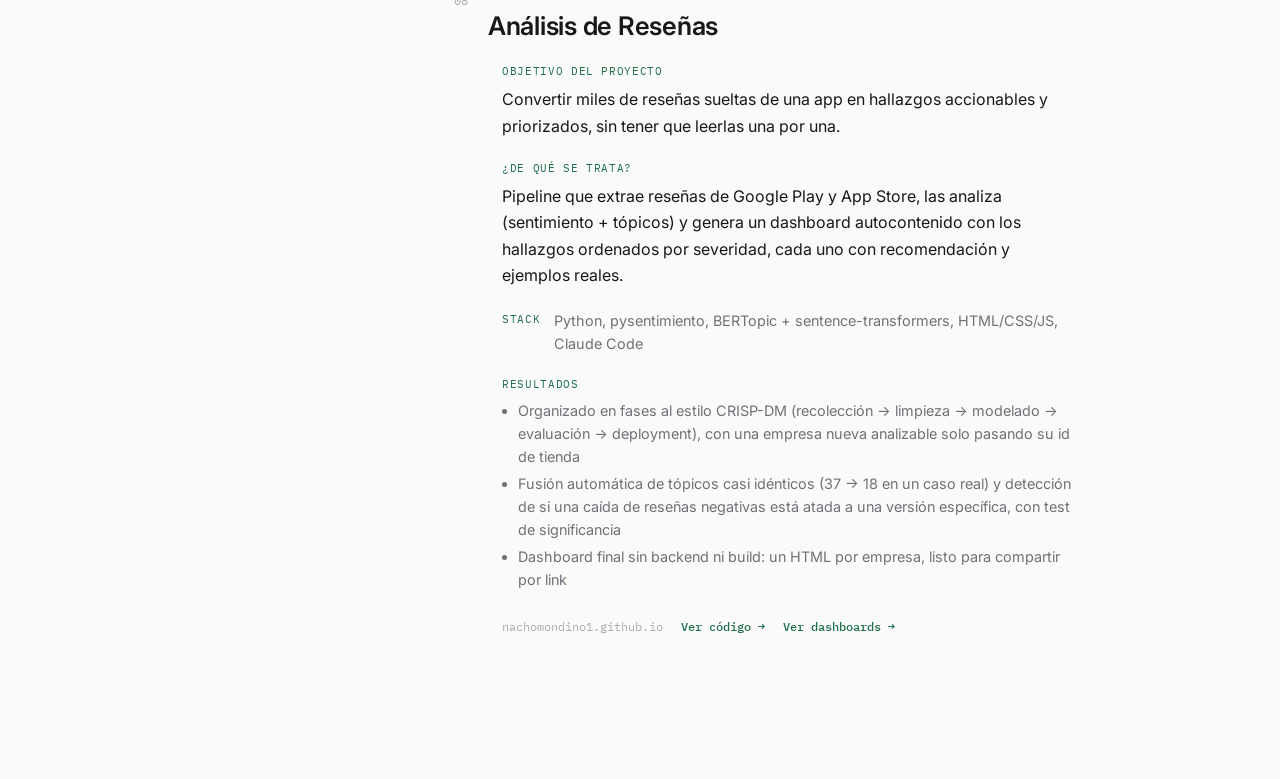
==== commit 4b460d7b: "Actualizar contenido de Juegos de Mesa: BGG API en vez de Google Sheet El proyecto pasó de un Google" ====
--- a/index.html
+++ b/index.html
@@ -353,15 +353,15 @@
           <div class="block">
             <span class="label"><span data-lang="es">Objetivo del proyecto</span><span data-lang="en" hidden>Project objective</span></span>
             <p>
-              <span data-lang="es">Saber rápido qué juego de mesa tengo que se ajuste al momento (cuántos somos, cuánto tiempo hay) y qué juego comprar después, en vez de depender de la memoria.</span>
-              <span data-lang="en" hidden>Quickly knowing which board game I own fits the moment (how many people, how much time) and which one to buy next, instead of relying on memory.</span>
-            </p>
-          </div>
-          <div class="block">
-            <span class="label"><span data-lang="es">¿De qué se trata?</span><span data-lang="en" hidden>What's it about?</span></span>
-            <p>
-              <span data-lang="es">Catálogo de mi colección (57 juegos) con buscador y filtros, más dos páginas extra: "¿Qué jugamos hoy?" (recomienda qué jugar según cuántos son) y "¿Cuál comprar?" (filtra la watchlist por duración y complejidad). Los datos vienen de un Google Sheet.</span>
-              <span data-lang="en" hidden>A catalog of my collection (57 games) with search and filters, plus two extra pages: "What should we play today?" (recommends games based on player count) and "Which one to buy?" (filters my watchlist by duration and complexity). Data comes from a Google Sheet.</span>
+              <span data-lang="es">Saber rápido qué juego de mesa de mi colección se ajusta al momento (cuántos somos, cuánto tiempo hay) y qué comprar después, sin depender de la memoria ni mantener un catálogo a mano.</span>
+              <span data-lang="en" hidden>Quickly knowing which board game in my collection fits the moment (how many people, how much time) and what to buy next, without relying on memory or maintaining a catalog by hand.</span>
+            </p>
+          </div>
+          <div class="block">
+            <span class="label"><span data-lang="es">¿De qué se trata?</span><span data-lang="en" hidden>What's it about?</span></span>
+            <p>
+              <span data-lang="es">Catálogo de ~27.800 juegos (dataset de BGG + API oficial) cruzado con mi colección real de BoardGameGeek, que se trae sola. Cuatro páginas: Mi ludoteca (lo que tengo), "¿Qué jugamos hoy?" (qué puedo jugar según cuántos somos), "¿Cuál comprar?" (watchlist filtrable por duración, complejidad y jugadores, con precio de referencia y link a Cazagangas) y un comparador lado a lado de dos juegos.</span>
+              <span data-lang="en" hidden>A catalog of ~27,800 games (BGG dataset + official API) cross-referenced with my real BoardGameGeek collection, pulled automatically. Four pages: Mi ludoteca (what I own), "What should we play today?" (what I can play based on player count), "Which one to buy?" (a watchlist filterable by duration, complexity and player count, with reference price and a Cazagangas link) and a side-by-side comparison of two games.</span>
             </p>
           </div>
           <p class="line"><span class="label">Stack</span><span class="value">
@@ -371,8 +371,9 @@
           <div class="block">
             <span class="label"><span data-lang="es">Resultados</span><span data-lang="en" hidden>Results</span></span>
             <ul>
-              <li><span data-lang="es">Pipeline automático: Google Sheet → CSV → data.json, sincronizado una vez al mes (o a mano) vía GitHub Actions</span><span data-lang="en" hidden>Automated pipeline: Google Sheet → CSV → data.json, synced monthly (or on demand) via GitHub Actions</span></li>
-              <li><span data-lang="es">Recomendador heurístico combina gusto personal, cantidad ideal de jugadores y puntaje para sugerir qué jugar</span><span data-lang="en" hidden>Heuristic recommender combines personal taste, ideal player count and rating to suggest what to play</span></li>
+              <li><span data-lang="es">Catálogo sincronizado contra la API oficial de BGG (antes era un Google Sheet a mano), con mi colección (Own / Want to buy / Watchlist) trayéndose sola desde BGG</span><span data-lang="en" hidden>Catalog synced against the official BGG API (used to be a manual Google Sheet), with my collection (Own / Want to buy / Watchlist) pulled automatically from BGG</span></li>
+              <li><span data-lang="es">Backend propio en Cloudflare Workers para pedir mi colección en vivo, con caché de horas por usuario para no gastar la cuota del token compartido</span><span data-lang="en" hidden>A dedicated Cloudflare Workers backend to fetch my collection live, cached for hours per user to avoid burning through the shared token's quota</span></li>
+              <li><span data-lang="es">Variantes y expansiones del mismo juego (ej. las cajas de Unmatched) se agrupan en una sola tarjeta en "¿Cuál comprar?" en vez de duplicarse</span><span data-lang="en" hidden>Variants and expansions of the same game (e.g. the Unmatched boxes) are grouped into a single card in "Which one to buy?" instead of showing up as duplicates</span></li>
             </ul>
           </div>
           <div class="links">
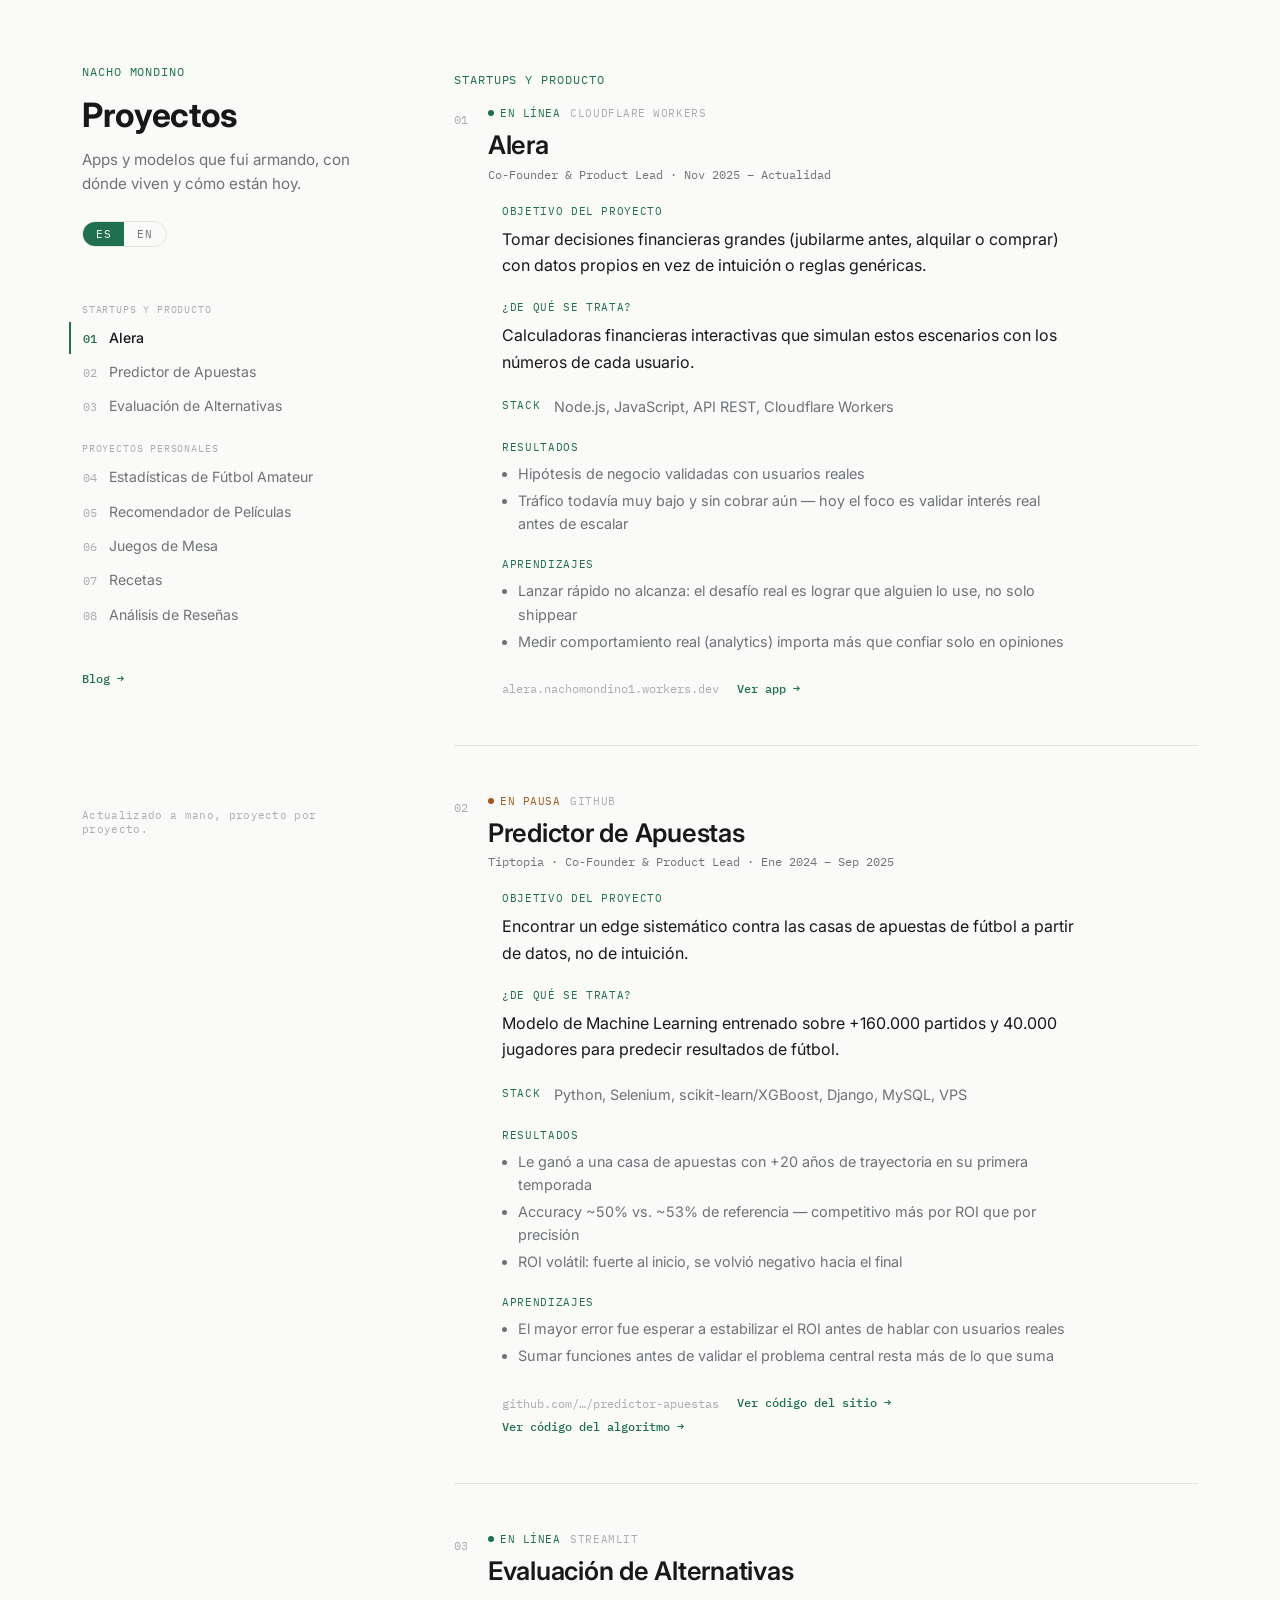
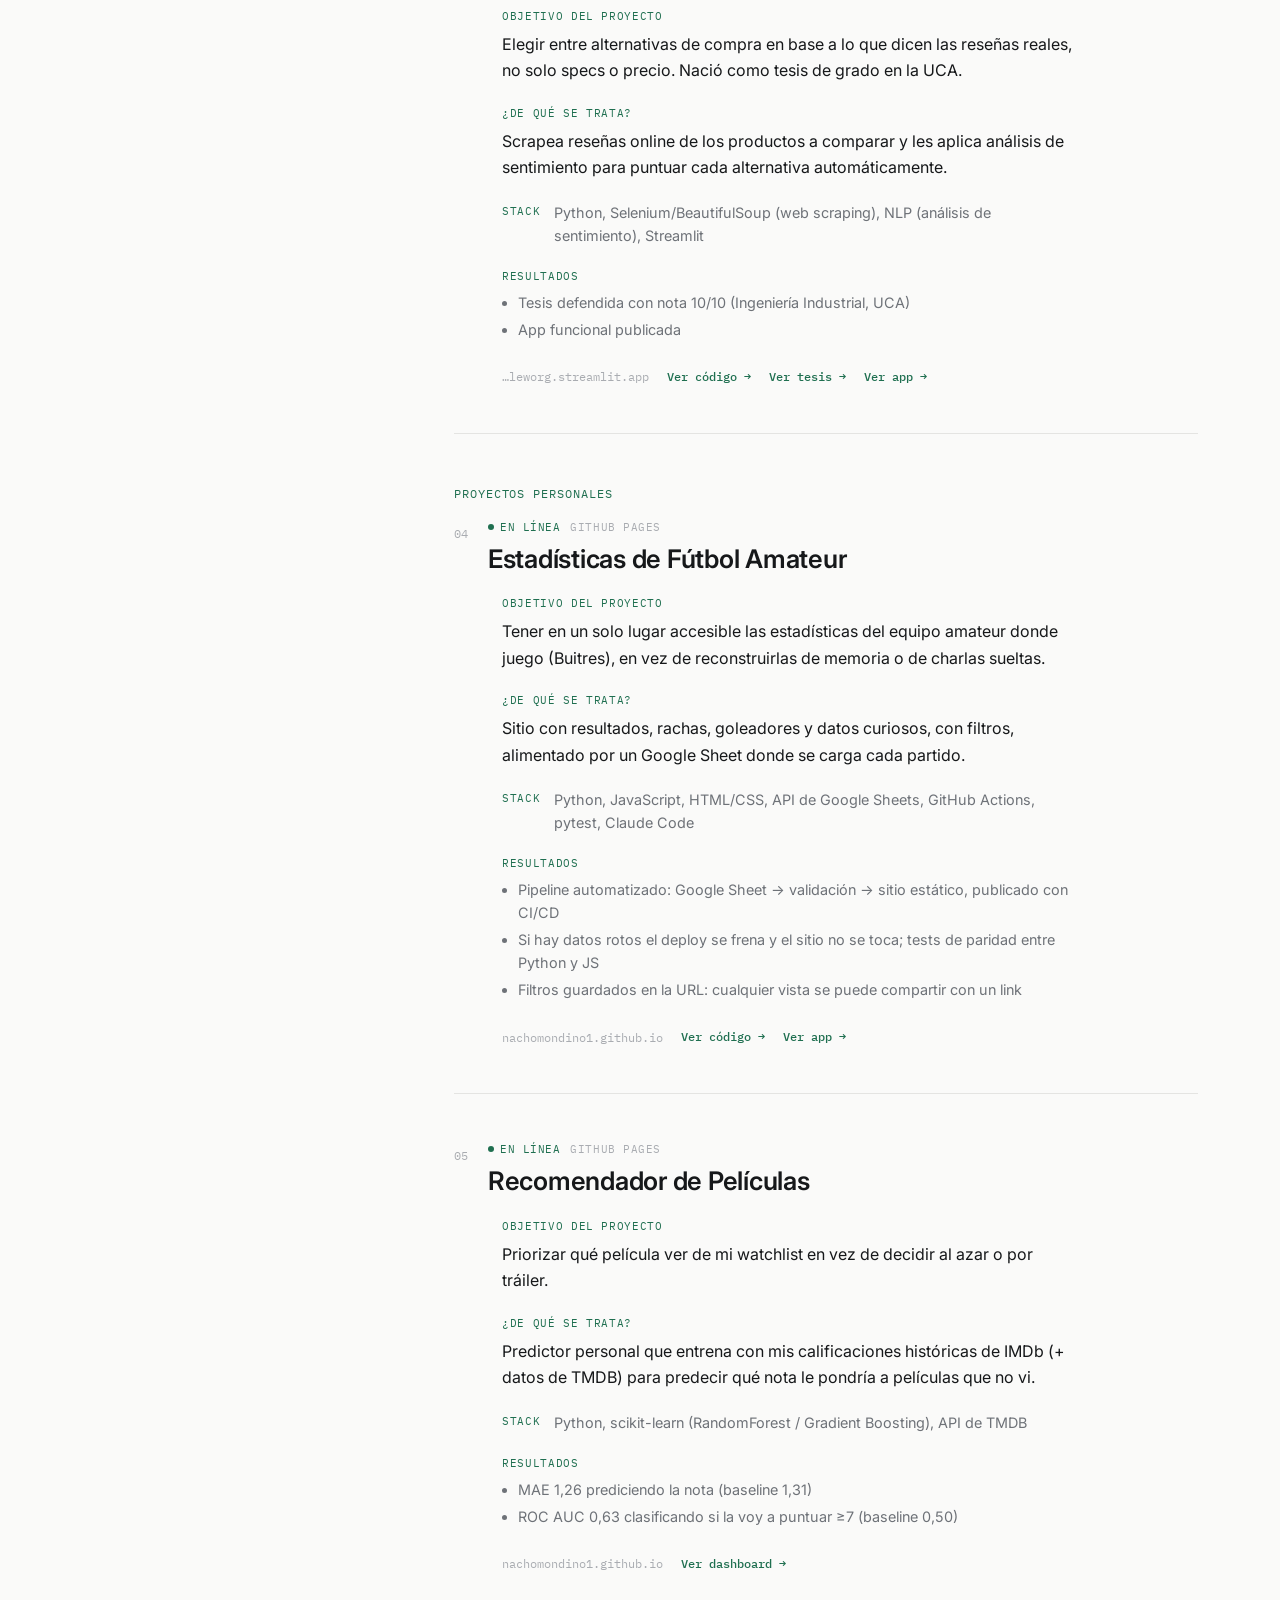
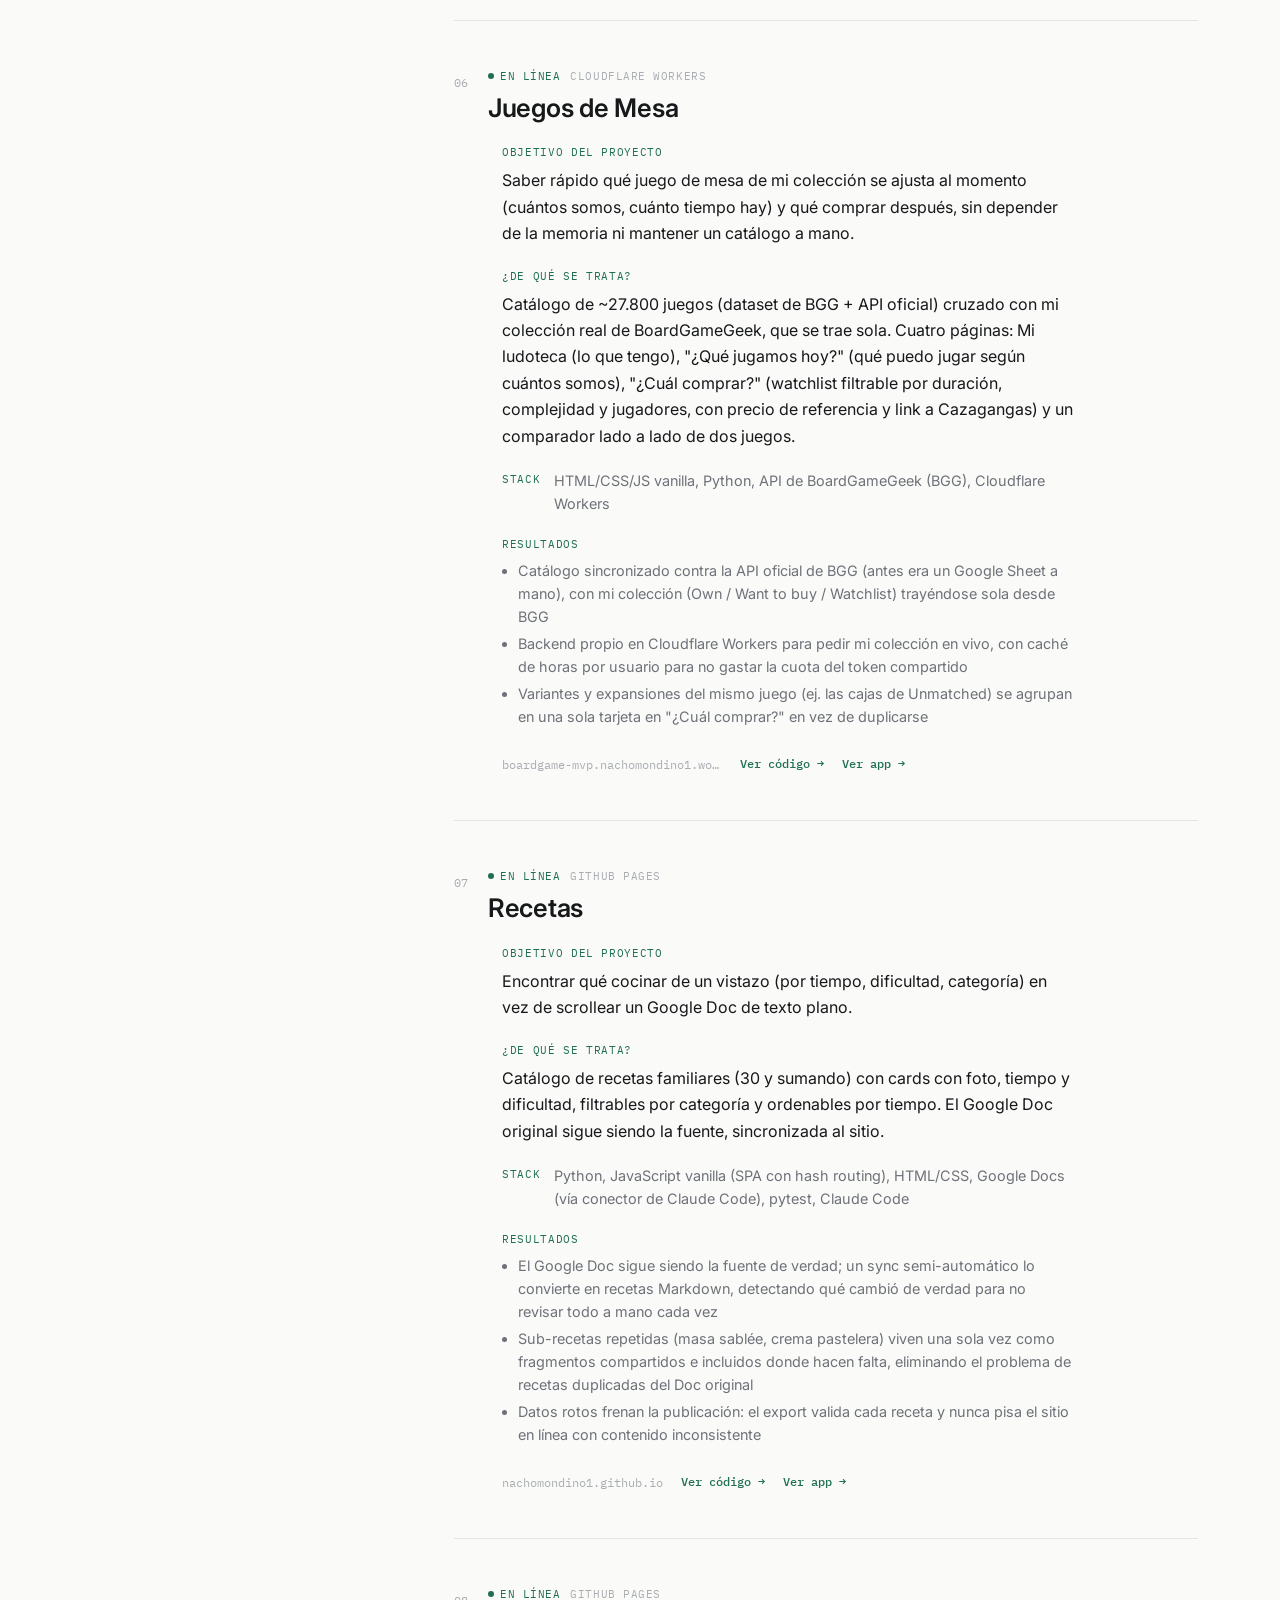
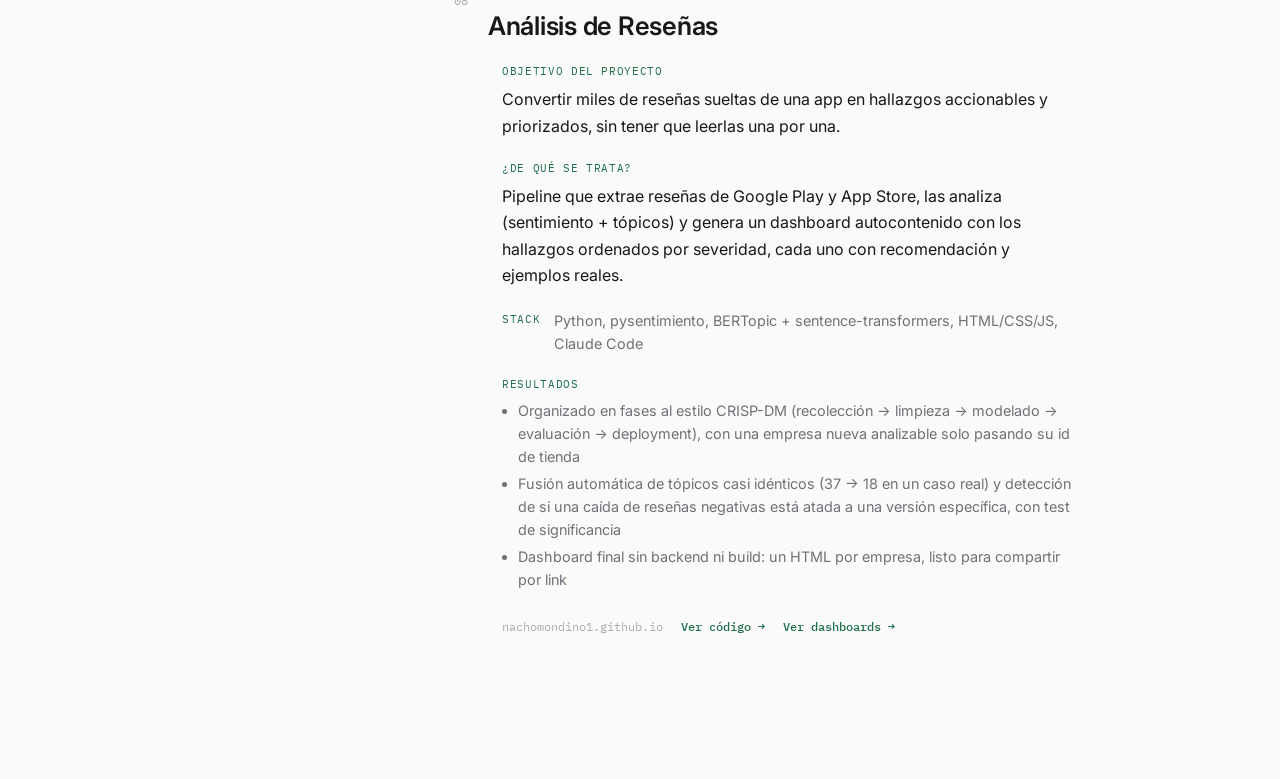
==== commit 65b8c3e7: "Agregar blog con el primer post y extraer JS compartido a site.js Co-Authored-By: Claude Sonnet 5.5 " ====
--- a/index.html
+++ b/index.html
@@ -64,6 +64,8 @@
           </ol>
         </nav>
 
+        <a class="side-link" href="blog.html"><span data-lang="es">Blog →</span><span data-lang="en" hidden>Blog →</span></a>
+
         <p class="sidebar-foot">
           <span data-lang="es">Actualizado a mano, proyecto por proyecto.</span>
           <span data-lang="en" hidden>Updated by hand, one project at a time.</span>
@@ -485,60 +487,6 @@
     </main>
   </div>
 
-  <script>
-    (function () {
-      function applyLang(lang) {
-        document.querySelectorAll("[data-lang]").forEach(function (el) {
-          el.hidden = el.getAttribute("data-lang") !== lang;
-        });
-        document.documentElement.setAttribute("lang", lang);
-        document.querySelectorAll("[data-lang-btn]").forEach(function (btn) {
-          btn.setAttribute("aria-pressed", String(btn.dataset.langBtn === lang));
-        });
-      }
-
-      var saved = "es";
-      try {
-        saved = localStorage.getItem("ficheroLang") || "es";
-      } catch (e) {}
-
-      applyLang(saved);
-
-      document.querySelectorAll("[data-lang-btn]").forEach(function (btn) {
-        btn.addEventListener("click", function () {
-          var lang = btn.dataset.langBtn;
-          applyLang(lang);
-          try {
-            localStorage.setItem("ficheroLang", lang);
-          } catch (e) {}
-        });
-      });
-    })();
-
-    (function () {
-      var links = Array.prototype.slice.call(document.querySelectorAll("[data-toc]"));
-      var entries = links.map(function (link) {
-        return document.getElementById(link.dataset.toc);
-      });
-
-      if (!("IntersectionObserver" in window) || !entries.length) return;
-
-      function setActive(id) {
-        links.forEach(function (link) {
-          link.classList.toggle("active", link.dataset.toc === id);
-        });
-      }
-
-      var observer = new IntersectionObserver(function (observed) {
-        observed.forEach(function (item) {
-          if (item.isIntersecting) setActive(item.target.id);
-        });
-      }, { rootMargin: "-20% 0px -70% 0px", threshold: 0 });
-
-      entries.forEach(function (entry) {
-        if (entry) observer.observe(entry);
-      });
-    })();
-  </script>
+  <script src="site.js"></script>
 </body>
 </html>
--- a/styles.css
+++ b/styles.css
@@ -223,6 +223,22 @@
   color: var(--accent);
 }
 
+.side-link {
+  align-self: flex-start;
+  margin-top: 40px;
+  font-family: "IBM Plex Mono", ui-monospace, monospace;
+  font-size: 0.74rem;
+  font-weight: 500;
+  color: var(--accent);
+  text-decoration: none;
+  border-bottom: 1px solid transparent;
+}
+
+.side-link:hover,
+.side-link:focus-visible {
+  border-bottom-color: var(--accent);
+}
+
 .sidebar-foot {
   margin: auto 0 0;
   padding-top: 32px;
@@ -426,6 +442,52 @@
   border-bottom-color: var(--accent);
 }
 
+.post .entry-body {
+  padding-left: 0;
+}
+
+.post h2 {
+  margin-top: 0;
+}
+
+.post-body p {
+  margin: 0 0 1.1em;
+  font-size: 1rem;
+  line-height: 1.7;
+}
+
+.post-body p:last-child {
+  margin-bottom: 0;
+}
+
+.post-list {
+  list-style: none;
+  margin: 0 0 1.1em;
+  padding: 0;
+}
+
+.post-list li {
+  position: relative;
+  margin-bottom: 0.8em;
+  padding-left: 1.6em;
+  font-size: 1rem;
+  line-height: 1.7;
+}
+
+.post-list li::before {
+  content: "→";
+  position: absolute;
+  left: 0;
+  color: var(--accent);
+}
+
+.empty {
+  margin: 0;
+  color: var(--ink-muted);
+  font-size: 0.95rem;
+  line-height: 1.6;
+}
+
 @media (max-width: 960px) {
   .layout {
     grid-template-columns: minmax(0, 1fr);
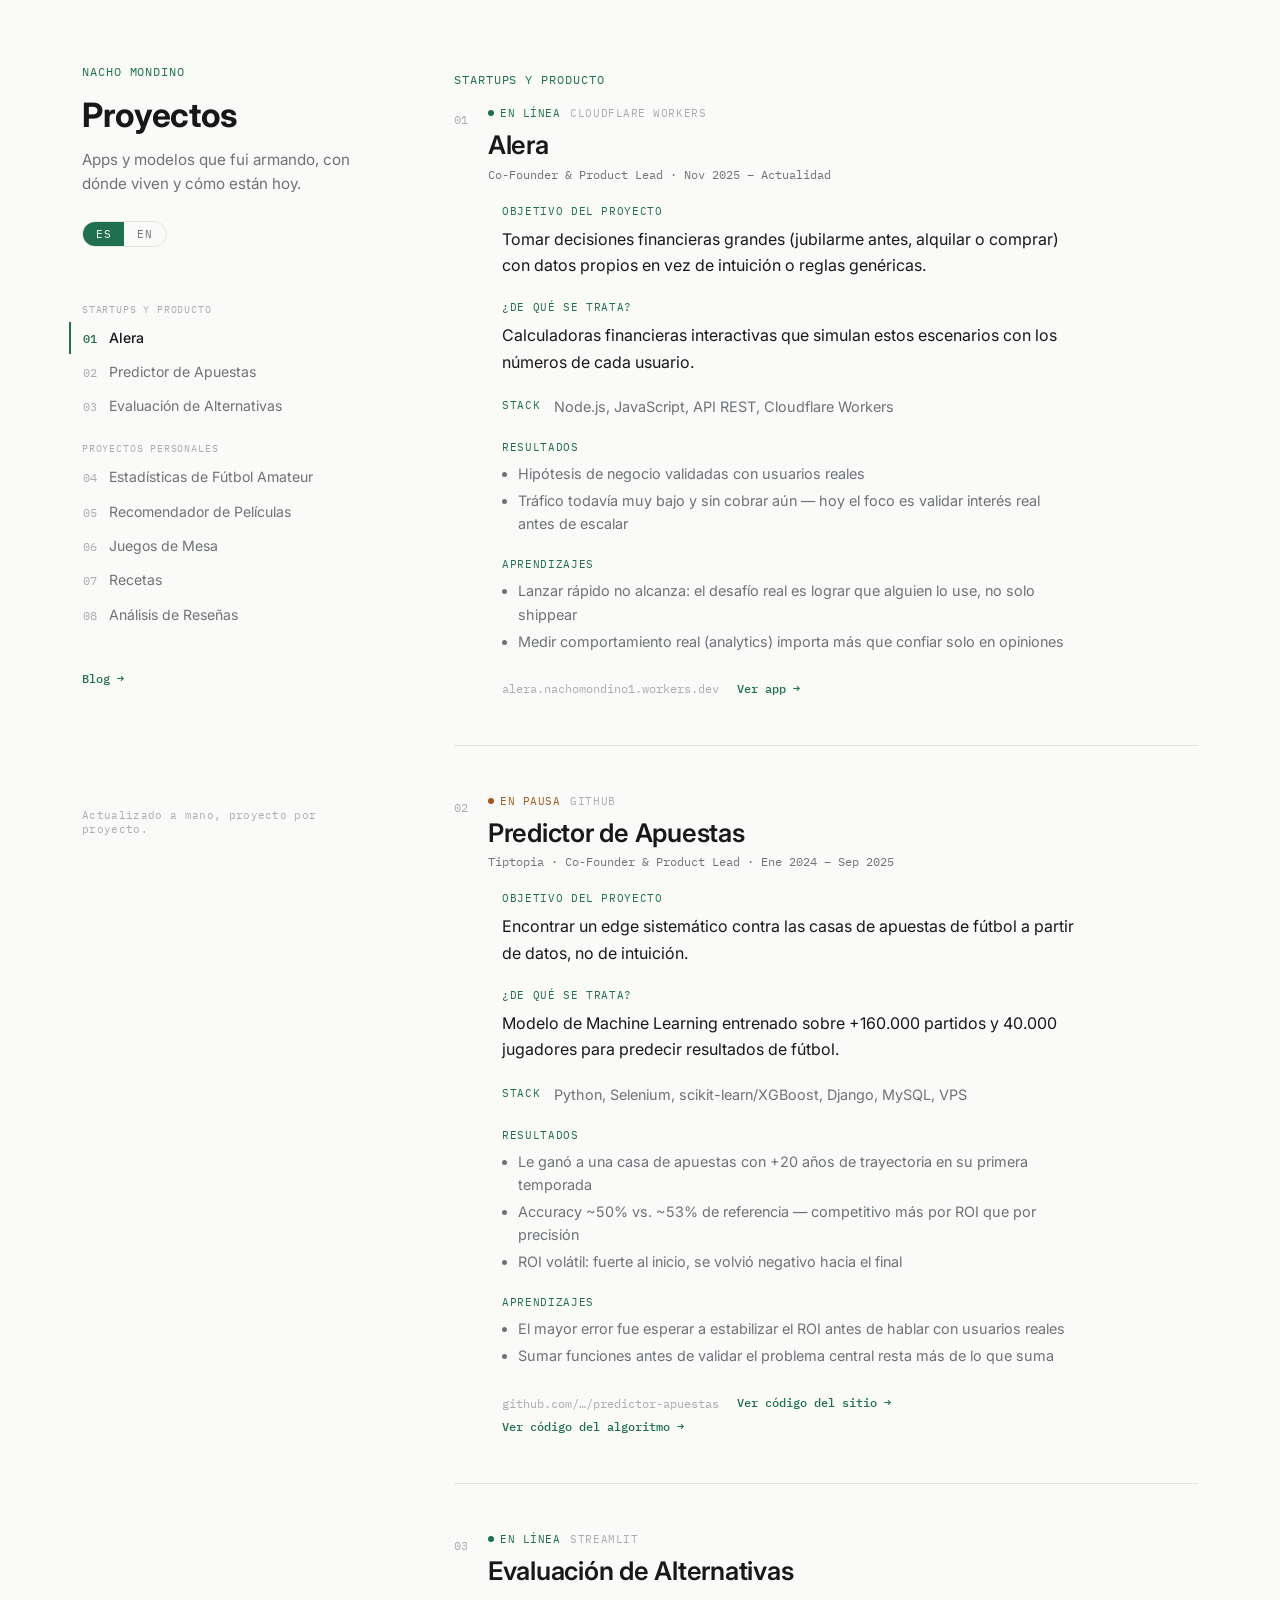
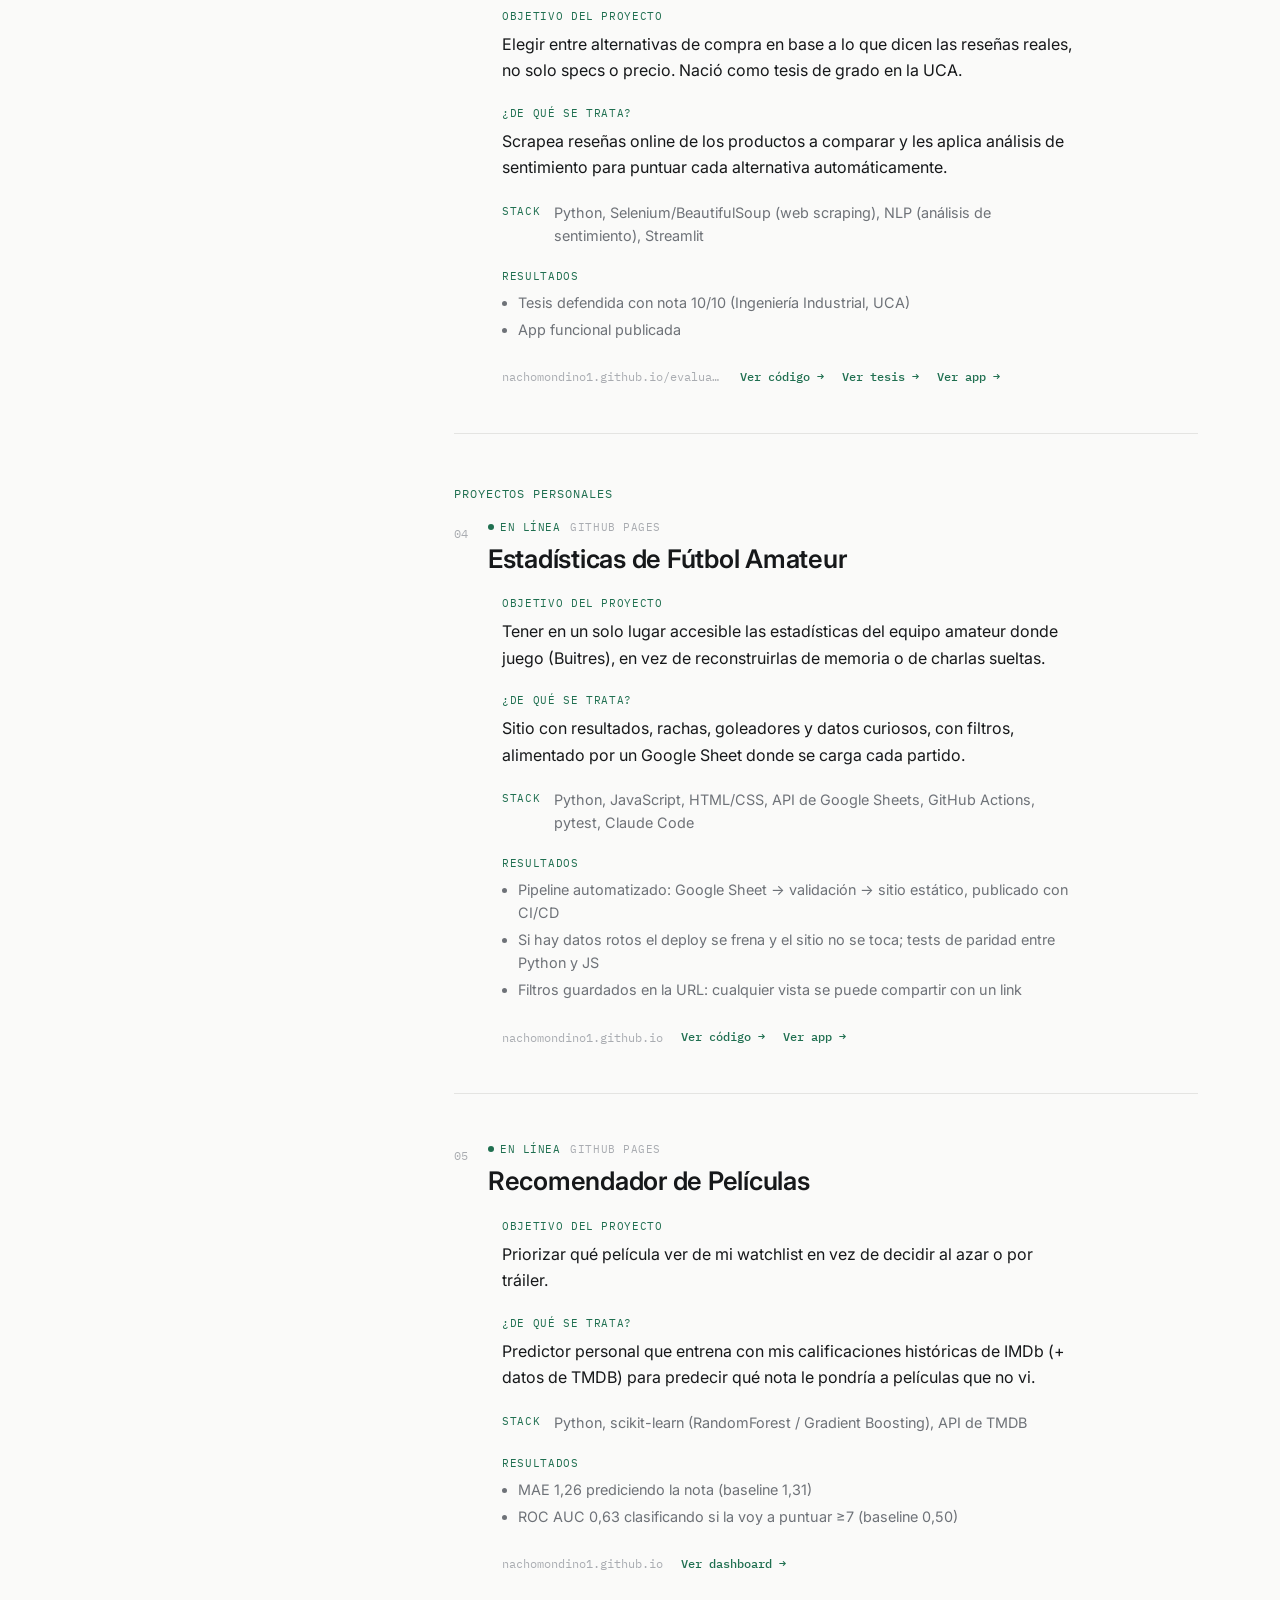
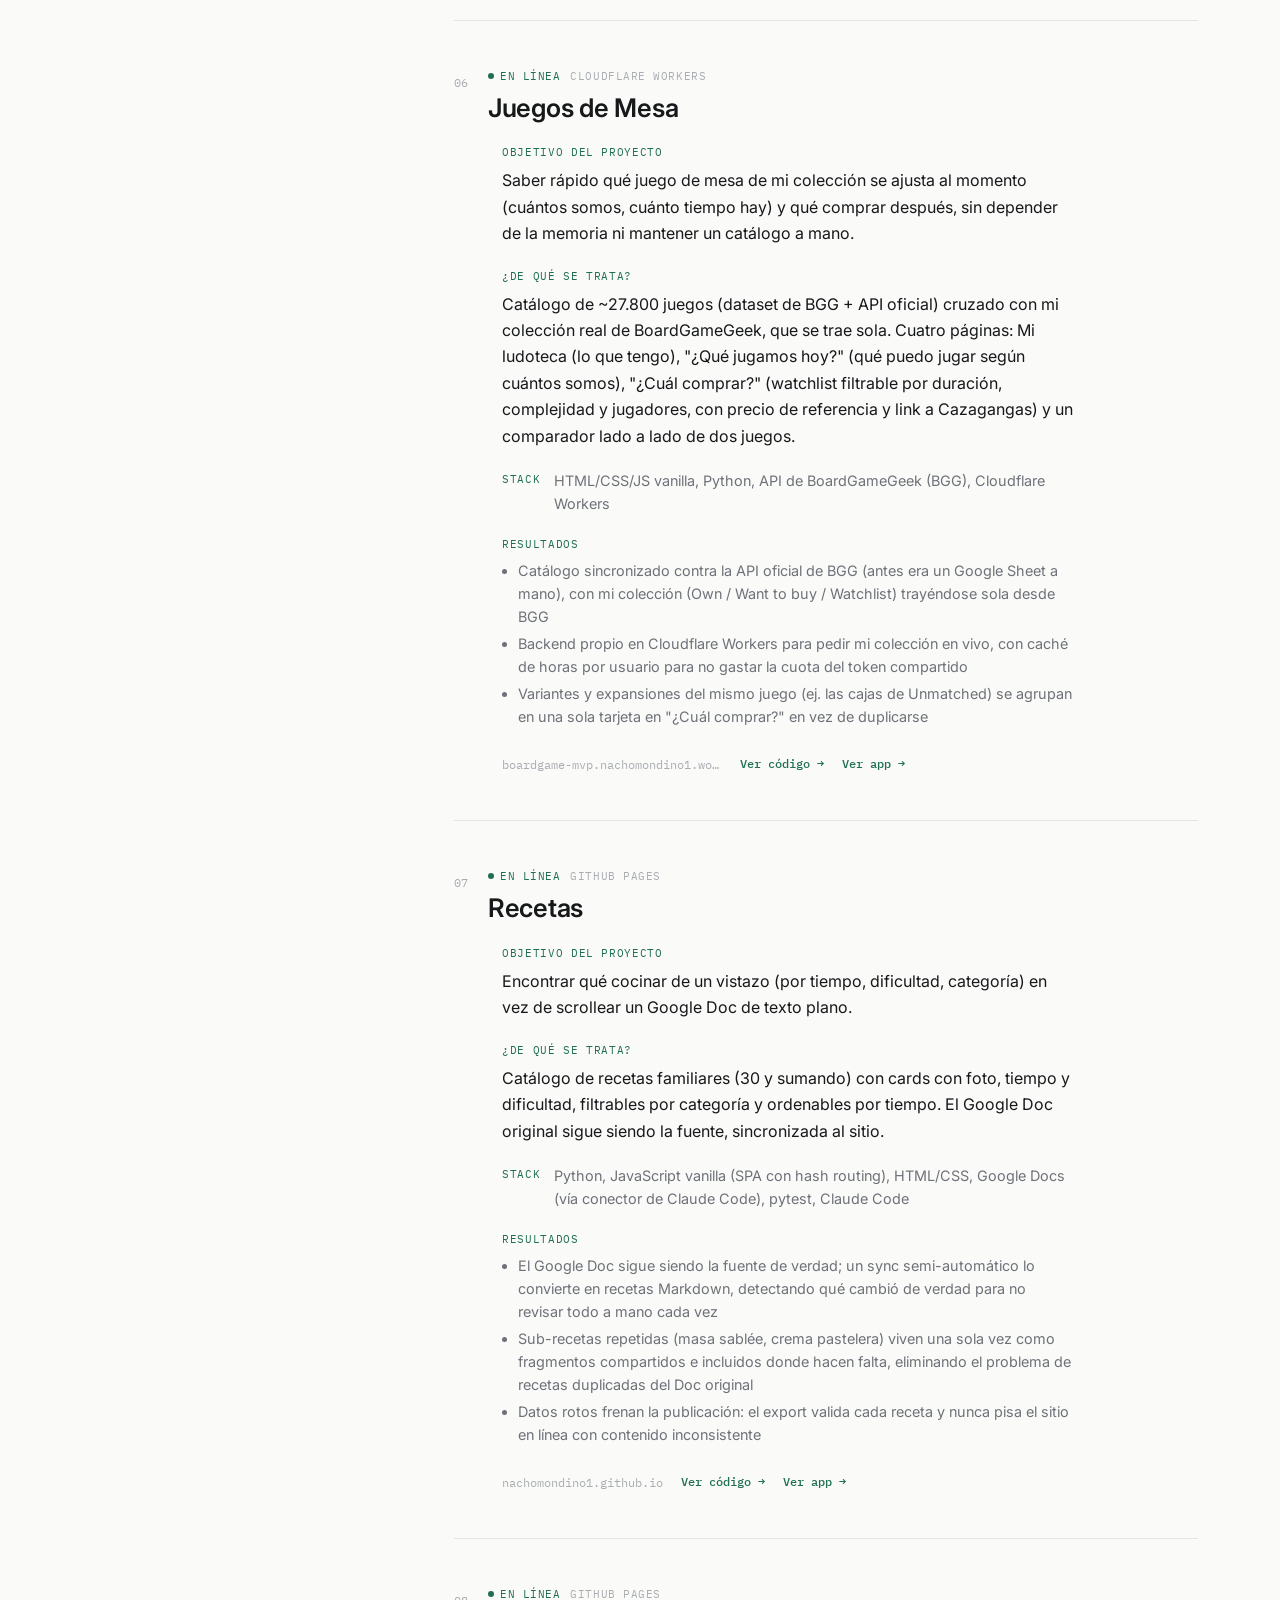
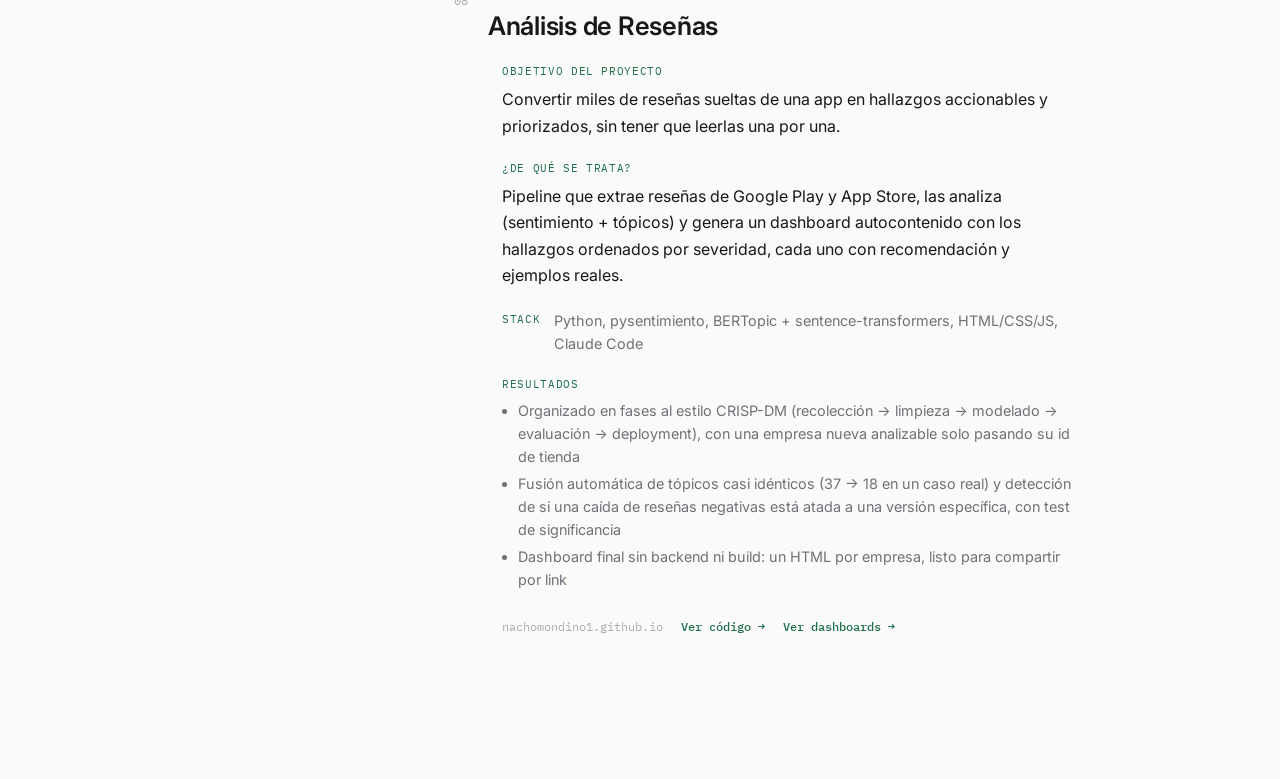
==== commit b69a9d8c: "Actualizar link de Evaluador de alternativas a GitHub Pages Co-Authored-By: Claude Sonnet 5.5 <norep" ====
--- a/index.html
+++ b/index.html
@@ -229,10 +229,10 @@
             </ul>
           </div>
           <div class="links">
-            <span class="url">…leworg.streamlit.app</span>
+            <span class="url">nachomondino1.github.io/evaluacion-alternativas-producto</span>
             <a href="https://github.com/nachomondino1/evaluacion-alternativas-producto" target="_blank" rel="noopener"><span data-lang="es">Ver código →</span><span data-lang="en" hidden>View code →</span></a>
             <a href="https://repositorio.uca.edu.ar/bitstream/123456789/15200/1/evaluaci%C3%B3n-alternativas-producto.pdf" target="_blank" rel="noopener"><span data-lang="es">Ver tesis →</span><span data-lang="en" hidden>View thesis →</span></a>
-            <a href="https://nachomondino1-evaluacion-compra-automatica-my-appinicio-leworg.streamlit.app/" target="_blank" rel="noopener"><span data-lang="es">Ver app →</span><span data-lang="en" hidden>View app →</span></a>
+            <a href="https://nachomondino1.github.io/evaluacion-alternativas-producto/" target="_blank" rel="noopener"><span data-lang="es">Ver app →</span><span data-lang="en" hidden>View app →</span></a>
           </div>
         </div>
       </article>
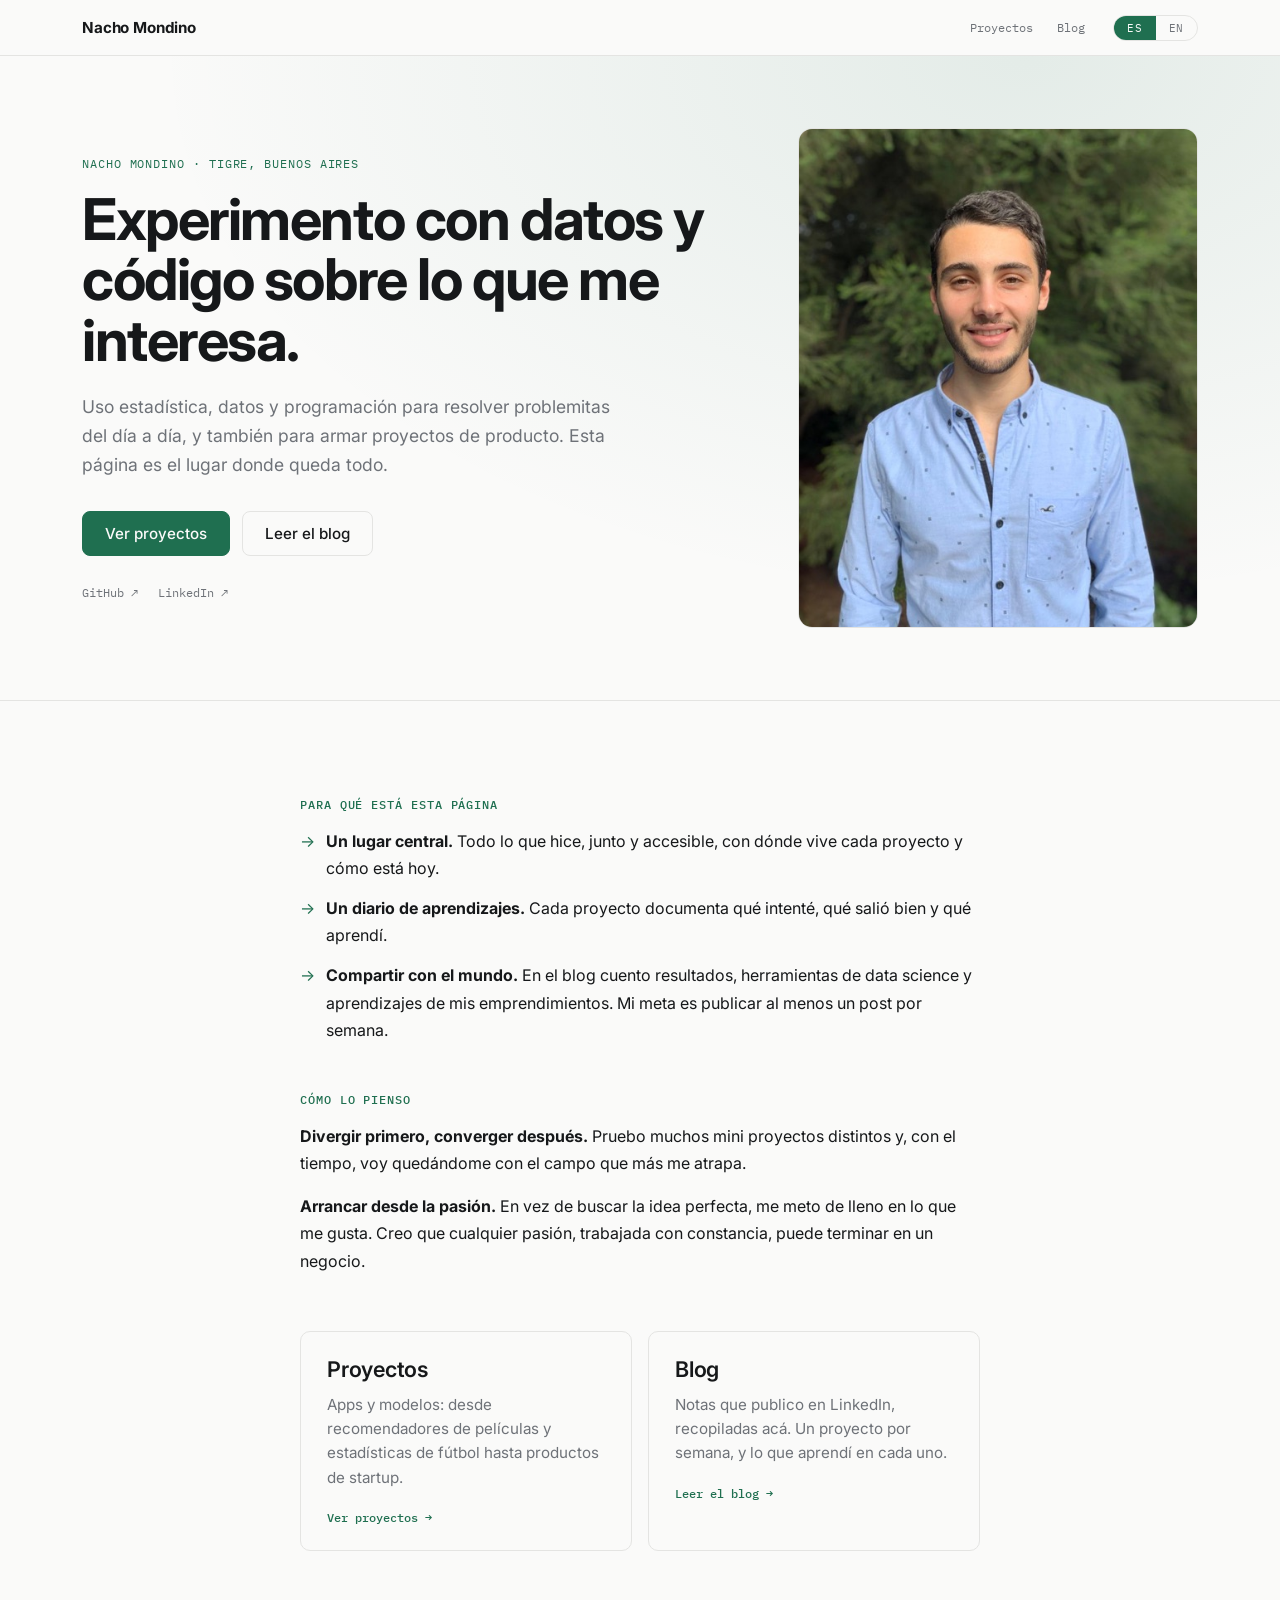
==== commit 0e330a20: "Agregar navbar, home con hero, blog en cards y posts individuales Co-Authored-By: Claude Sonnet 5.5 " ====
--- a/index.html
+++ b/index.html
@@ -3,20 +3,20 @@
 <head>
   <meta charset="utf-8">
   <meta name="viewport" content="width=device-width, initial-scale=1, viewport-fit=cover">
-  <title>Portafolio de Ignacio Mondino</title>
-  <meta name="description" content="Índice de proyectos y apps de Ignacio Mondino, con dónde viven y cómo están hoy.">
+  <title>Ignacio Mondino · Datos, código y proyectos</title>
+  <meta name="description" content="Un lugar para experimentar con datos, estadística y programación, sobre todo en problemas cotidianos, y para documentar lo que aprendo.">
   <link rel="icon" type="image/svg+xml" href="favicon.svg">
 
   <meta property="og:type" content="website">
   <meta property="og:url" content="https://nachomondino1.github.io/portfolio/">
-  <meta property="og:title" content="Portafolio de Ignacio Mondino">
-  <meta property="og:description" content="Índice de proyectos y apps de Ignacio Mondino, con dónde viven y cómo están hoy.">
+  <meta property="og:title" content="Ignacio Mondino · Datos, código y proyectos">
+  <meta property="og:description" content="Un lugar para experimentar con datos, estadística y programación, sobre todo en problemas cotidianos, y para documentar lo que aprendo.">
   <meta property="og:image" content="https://nachomondino1.github.io/portfolio/og-image.png">
   <meta property="og:image:width" content="1200">
   <meta property="og:image:height" content="630">
   <meta name="twitter:card" content="summary_large_image">
-  <meta name="twitter:title" content="Portafolio de Ignacio Mondino">
-  <meta name="twitter:description" content="Índice de proyectos y apps de Ignacio Mondino, con dónde viven y cómo están hoy.">
+  <meta name="twitter:title" content="Ignacio Mondino · Datos, código y proyectos">
+  <meta name="twitter:description" content="Un lugar para experimentar con datos, estadística y programación, sobre todo en problemas cotidianos, y para documentar lo que aprendo.">
   <meta name="twitter:image" content="https://nachomondino1.github.io/portfolio/og-image.png">
   <link rel="preconnect" href="https://fonts.gstatic.com" crossorigin>
   <link rel="stylesheet" href="https://fonts.googleapis.com/css2?family=Inter:wght@400;500;600;700&family=IBM+Plex+Mono:wght@400;500&display=swap">
@@ -28,464 +28,67 @@
   </script>
 </head>
 <body>
-  <div class="layout">
-    <aside class="sidebar">
-      <div class="sidebar-inner">
-        <div class="identity">
-          <p class="eyebrow">Nacho Mondino</p>
-          <h1>
-            <span data-lang="es">Proyectos</span>
-            <span data-lang="en" hidden>Projects</span>
-          </h1>
-          <p class="intro">
-            <span data-lang="es">Apps y modelos que fui armando, con dónde viven y cómo están hoy.</span>
-            <span data-lang="en" hidden>Apps and models I've built — where they live and how they're doing today.</span>
-          </p>
-          <div class="lang-toggle" role="group" aria-label="Idioma / Language">
-            <button type="button" data-lang-btn="es">ES</button>
-            <button type="button" data-lang-btn="en">EN</button>
-          </div>
+  <header class="topbar">
+    <div class="topbar-inner">
+      <a class="brand" href="index.html">Nacho Mondino</a>
+      <nav class="topnav" aria-label="Principal">
+        <a href="proyectos.html"><span data-lang="es">Proyectos</span><span data-lang="en" hidden>Projects</span></a>
+        <a href="blog.html"><span data-lang="es">Blog</span><span data-lang="en" hidden>Blog</span></a>
+      </nav>
+      <div class="lang-toggle" role="group" aria-label="Idioma / Language">
+        <button type="button" data-lang-btn="es">ES</button>
+        <button type="button" data-lang-btn="en">EN</button>
+      </div>
+    </div>
+  </header>
+  <section class="hero">
+    <div class="hero-inner">
+      <div class="hero-text">
+        <p class="eyebrow">Nacho Mondino · Tigre, Buenos Aires</p>
+        <h1><span data-lang="es">Experimento con datos y código sobre lo que me interesa.</span><span data-lang="en" hidden>I experiment with data and code on the things I care about.</span></h1>
+        <p class="lead"><span data-lang="es">Uso estadística, datos y programación para resolver problemitas del día a día, y también para armar proyectos de producto. Esta página es el lugar donde queda todo.</span><span data-lang="en" hidden>I use statistics, data and programming to solve everyday problems, and to build product projects too. This page is where it all lives.</span></p>
+        <div class="cta-row">
+          <a class="btn btn-primary" href="proyectos.html"><span data-lang="es">Ver proyectos</span><span data-lang="en" hidden>See projects</span></a>
+          <a class="btn" href="blog.html"><span data-lang="es">Leer el blog</span><span data-lang="en" hidden>Read the blog</span></a>
         </div>
+        <div class="social">
+          <a href="https://github.com/nachomondino1" target="_blank" rel="noopener">GitHub ↗</a>
+          <a href="https://www.linkedin.com/in/ignacio-mondino" target="_blank" rel="noopener">LinkedIn ↗</a>
+        </div>
+      </div>
+      <img class="hero-photo" src="nacho.jpg" alt="Foto de Nacho Mondino" width="440" height="550">
+    </div>
+  </section>
 
-        <nav class="toc" aria-label="Índice de proyectos">
-          <p class="toc-group"><span data-lang="es">Startups y producto</span><span data-lang="en" hidden>Startups &amp; product</span></p>
-          <ol>
-            <li><a href="#alera" data-toc="alera"><span class="n">01</span><span class="t">Alera</span></a></li>
-            <li><a href="#apuestas" data-toc="apuestas"><span class="n">02</span><span class="t"><span data-lang="es">Predictor de Apuestas</span><span data-lang="en" hidden>Sports Betting Predictor</span></span></a></li>
-            <li><a href="#alternativas" data-toc="alternativas"><span class="n">03</span><span class="t"><span data-lang="es">Evaluación de Alternativas</span><span data-lang="en" hidden>Alternatives Evaluator</span></span></a></li>
-          </ol>
-          <p class="toc-group"><span data-lang="es">Proyectos personales</span><span data-lang="en" hidden>Personal projects</span></p>
-          <ol>
-            <li><a href="#buitres" data-toc="buitres"><span class="n">04</span><span class="t"><span data-lang="es">Estadísticas de Fútbol Amateur</span><span data-lang="en" hidden>Amateur Football Stats</span></span></a></li>
-            <li><a href="#peliculas" data-toc="peliculas"><span class="n">05</span><span class="t"><span data-lang="es">Recomendador de Películas</span><span data-lang="en" hidden>Movie Recommender</span></span></a></li>
-            <li><a href="#juegos" data-toc="juegos"><span class="n">06</span><span class="t"><span data-lang="es">Juegos de Mesa</span><span data-lang="en" hidden>Board Games</span></span></a></li>
-            <li><a href="#recetas" data-toc="recetas"><span class="n">07</span><span class="t"><span data-lang="es">Recetas</span><span data-lang="en" hidden>Recipes</span></span></a></li>
-            <li><a href="#review-analysis" data-toc="review-analysis"><span class="n">08</span><span class="t"><span data-lang="es">Análisis de Reseñas</span><span data-lang="en" hidden>Review Analysis</span></span></a></li>
-          </ol>
-        </nav>
+  <main class="article-page home">
+    <section>
+      <h2><span data-lang="es">Para qué está esta página</span><span data-lang="en" hidden>What this page is for</span></h2>
+      <ul class="post-list">
+        <li><strong><span data-lang="es">Un lugar central.</span><span data-lang="en" hidden>One central place.</span></strong> <span data-lang="es">Todo lo que hice, junto y accesible, con dónde vive cada proyecto y cómo está hoy.</span><span data-lang="en" hidden>Everything I've built, together and reachable — where each project lives and how it's doing today.</span></li>
+        <li><strong><span data-lang="es">Un diario de aprendizajes.</span><span data-lang="en" hidden>A learning journal.</span></strong> <span data-lang="es">Cada proyecto documenta qué intenté, qué salió bien y qué aprendí.</span><span data-lang="en" hidden>Each project documents what I tried, what worked and what I learned.</span></li>
+        <li><strong><span data-lang="es">Compartir con el mundo.</span><span data-lang="en" hidden>Sharing with the world.</span></strong> <span data-lang="es">En el blog cuento resultados, herramientas de data science y aprendizajes de mis emprendimientos. Mi meta es publicar al menos un post por semana.</span><span data-lang="en" hidden>On the blog I share results, data science tools and lessons from my ventures. My goal is at least one post a week.</span></li>
+      </ul>
+    </section>
 
-        <a class="side-link" href="blog.html"><span data-lang="es">Blog →</span><span data-lang="en" hidden>Blog →</span></a>
+    <section>
+      <h2><span data-lang="es">Cómo lo pienso</span><span data-lang="en" hidden>How I think about it</span></h2>
+      <p><span data-lang="es"><strong>Divergir primero, converger después.</strong> Pruebo muchos mini proyectos distintos y, con el tiempo, voy quedándome con el campo que más me atrapa.</span><span data-lang="en" hidden><strong>Diverge first, converge later.</strong> I try lots of different mini projects and, over time, narrow down to the field that grabs me most.</span></p>
+      <p><span data-lang="es"><strong>Arrancar desde la pasión.</strong> En vez de buscar la idea perfecta, me meto de lleno en lo que me gusta. Creo que cualquier pasión, trabajada con constancia, puede terminar en un negocio.</span><span data-lang="en" hidden><strong>Start from passion.</strong> Instead of hunting for the perfect idea, I dive deep into what I enjoy. I believe any passion, worked on consistently, can become a business.</span></p>
+    </section>
 
-        <p class="sidebar-foot">
-          <span data-lang="es">Actualizado a mano, proyecto por proyecto.</span>
-          <span data-lang="en" hidden>Updated by hand, one project at a time.</span>
-        </p>
-      </div>
-    </aside>
-
-    <main class="main">
-
-      <div class="group-head">
-        <span class="group-label"><span data-lang="es">Startups y producto</span><span data-lang="en" hidden>Startups &amp; product</span></span>
-      </div>
-
-      <article class="entry group-start" id="alera">
-        <div class="entry-head">
-          <span class="index">01</span>
-          <div class="entry-head-main">
-            <div class="meta-row">
-              <span class="status live"><span data-lang="es">En línea</span><span data-lang="en" hidden>Live</span></span>
-              <span class="platform">Cloudflare Workers</span>
-            </div>
-            <h2>Alera</h2>
-            <p class="role">
-              <span data-lang="es">Co-Founder &amp; Product Lead · Nov 2025 – Actualidad</span>
-              <span data-lang="en" hidden>Co-Founder &amp; Product Lead · Nov 2025 – Present</span>
-            </p>
-          </div>
-        </div>
-        <div class="entry-body">
-          <div class="block">
-            <span class="label"><span data-lang="es">Objetivo del proyecto</span><span data-lang="en" hidden>Project objective</span></span>
-            <p>
-              <span data-lang="es">Tomar decisiones financieras grandes (jubilarme antes, alquilar o comprar) con datos propios en vez de intuición o reglas genéricas.</span>
-              <span data-lang="en" hidden>Making big financial decisions (retiring early, renting vs. buying) from my own numbers instead of intuition or generic rules of thumb.</span>
-            </p>
-          </div>
-          <div class="block">
-            <span class="label"><span data-lang="es">¿De qué se trata?</span><span data-lang="en" hidden>What's it about?</span></span>
-            <p>
-              <span data-lang="es">Calculadoras financieras interactivas que simulan estos escenarios con los números de cada usuario.</span>
-              <span data-lang="en" hidden>Interactive financial calculators that simulate these scenarios using each user's own numbers.</span>
-            </p>
-          </div>
-          <p class="line"><span class="label">Stack</span><span class="value">Node.js, JavaScript, API REST, Cloudflare Workers</span></p>
-          <div class="block">
-            <span class="label"><span data-lang="es">Resultados</span><span data-lang="en" hidden>Results</span></span>
-            <ul>
-              <li><span data-lang="es">Hipótesis de negocio validadas con usuarios reales</span><span data-lang="en" hidden>Business hypotheses validated with real users</span></li>
-              <li><span data-lang="es">Tráfico todavía muy bajo y sin cobrar aún — hoy el foco es validar interés real antes de escalar</span><span data-lang="en" hidden>Traffic still very low, not monetized yet — the focus now is validating real interest before scaling</span></li>
-            </ul>
-          </div>
-          <div class="block">
-            <span class="label"><span data-lang="es">Aprendizajes</span><span data-lang="en" hidden>Key learnings</span></span>
-            <ul>
-              <li><span data-lang="es">Lanzar rápido no alcanza: el desafío real es lograr que alguien lo use, no solo shippear</span><span data-lang="en" hidden>Shipping fast isn't enough — the real challenge is getting someone to use it, not just launching</span></li>
-              <li><span data-lang="es">Medir comportamiento real (analytics) importa más que confiar solo en opiniones</span><span data-lang="en" hidden>Measuring real behavior (analytics) matters more than relying only on opinions</span></li>
-            </ul>
-          </div>
-          <div class="links">
-            <span class="url">alera.nachomondino1.workers.dev</span>
-            <a href="https://alera.nachomondino1.workers.dev/" target="_blank" rel="noopener"><span data-lang="es">Ver app →</span><span data-lang="en" hidden>View app →</span></a>
-          </div>
-        </div>
-      </article>
-
-      <article class="entry" id="apuestas">
-        <div class="entry-head">
-          <span class="index">02</span>
-          <div class="entry-head-main">
-            <div class="meta-row">
-              <span class="status paused"><span data-lang="es">En pausa</span><span data-lang="en" hidden>Paused</span></span>
-              <span class="platform">GitHub</span>
-            </div>
-            <h2>
-              <span data-lang="es">Predictor de Apuestas</span>
-              <span data-lang="en" hidden>Sports Betting Predictor</span>
-            </h2>
-            <p class="role">
-              <span data-lang="es">Tiptopia · Co-Founder &amp; Product Lead · Ene 2024 – Sep 2025</span>
-              <span data-lang="en" hidden>Tiptopia · Co-Founder &amp; Product Lead · Jan 2024 – Sep 2025</span>
-            </p>
-          </div>
-        </div>
-        <div class="entry-body">
-          <div class="block">
-            <span class="label"><span data-lang="es">Objetivo del proyecto</span><span data-lang="en" hidden>Project objective</span></span>
-            <p>
-              <span data-lang="es">Encontrar un edge sistemático contra las casas de apuestas de fútbol a partir de datos, no de intuición.</span>
-              <span data-lang="en" hidden>Finding a systematic edge against football betting houses from data, not intuition.</span>
-            </p>
-          </div>
-          <div class="block">
-            <span class="label"><span data-lang="es">¿De qué se trata?</span><span data-lang="en" hidden>What's it about?</span></span>
-            <p>
-              <span data-lang="es">Modelo de Machine Learning entrenado sobre +160.000 partidos y 40.000 jugadores para predecir resultados de fútbol.</span>
-              <span data-lang="en" hidden>A Machine Learning model trained on 160,000+ matches and 40,000 players to predict football match outcomes.</span>
-            </p>
-          </div>
-          <p class="line"><span class="label">Stack</span><span class="value">Python, Selenium, scikit-learn/XGBoost, Django, MySQL, VPS</span></p>
-          <div class="block">
-            <span class="label"><span data-lang="es">Resultados</span><span data-lang="en" hidden>Results</span></span>
-            <ul>
-              <li><span data-lang="es">Le ganó a una casa de apuestas con +20 años de trayectoria en su primera temporada</span><span data-lang="en" hidden>Beat a betting house with 20+ years in the market in its first season</span></li>
-              <li><span data-lang="es">Accuracy ~50% vs. ~53% de referencia — competitivo más por ROI que por precisión</span><span data-lang="en" hidden>~50% accuracy vs. ~53% reference — competitive more on ROI than on precision</span></li>
-              <li><span data-lang="es">ROI volátil: fuerte al inicio, se volvió negativo hacia el final</span><span data-lang="en" hidden>Volatile ROI: strong early on, turned negative toward the end</span></li>
-            </ul>
-          </div>
-          <div class="block">
-            <span class="label"><span data-lang="es">Aprendizajes</span><span data-lang="en" hidden>Key learnings</span></span>
-            <ul>
-              <li><span data-lang="es">El mayor error fue esperar a estabilizar el ROI antes de hablar con usuarios reales</span><span data-lang="en" hidden>The biggest mistake was waiting to stabilize ROI before talking to real users</span></li>
-              <li><span data-lang="es">Sumar funciones antes de validar el problema central resta más de lo que suma</span><span data-lang="en" hidden>Adding features before validating the core problem subtracts more than it adds</span></li>
-            </ul>
-          </div>
-          <div class="links">
-            <span class="url">github.com/…/predictor-apuestas</span>
-            <a href="https://github.com/mondineta/predictor-apuestas-website" target="_blank" rel="noopener"><span data-lang="es">Ver código del sitio →</span><span data-lang="en" hidden>View site code →</span></a>
-            <a href="https://github.com/nachomondino1/predictor-apuestas" target="_blank" rel="noopener"><span data-lang="es">Ver código del algoritmo →</span><span data-lang="en" hidden>View algorithm code →</span></a>
-          </div>
-        </div>
-      </article>
-
-      <article class="entry" id="alternativas">
-        <div class="entry-head">
-          <span class="index">03</span>
-          <div class="entry-head-main">
-            <div class="meta-row">
-              <span class="status live"><span data-lang="es">En línea</span><span data-lang="en" hidden>Live</span></span>
-              <span class="platform">Streamlit</span>
-            </div>
-            <h2>
-              <span data-lang="es">Evaluación de Alternativas</span>
-              <span data-lang="en" hidden>Alternatives Evaluator</span>
-            </h2>
-          </div>
-        </div>
-        <div class="entry-body">
-          <div class="block">
-            <span class="label"><span data-lang="es">Objetivo del proyecto</span><span data-lang="en" hidden>Project objective</span></span>
-            <p>
-              <span data-lang="es">Elegir entre alternativas de compra en base a lo que dicen las reseñas reales, no solo specs o precio. Nació como tesis de grado en la UCA.</span>
-              <span data-lang="en" hidden>Choosing between purchase alternatives based on what real reviews say, not just specs or price. Grew out of my undergrad thesis at UCA.</span>
-            </p>
-          </div>
-          <div class="block">
-            <span class="label"><span data-lang="es">¿De qué se trata?</span><span data-lang="en" hidden>What's it about?</span></span>
-            <p>
-              <span data-lang="es">Scrapea reseñas online de los productos a comparar y les aplica análisis de sentimiento para puntuar cada alternativa automáticamente.</span>
-              <span data-lang="en" hidden>Scrapes online reviews for the products being compared and runs sentiment analysis to score each alternative automatically.</span>
-            </p>
-          </div>
-          <p class="line"><span class="label">Stack</span><span class="value">
-            <span data-lang="es">Python, Selenium/BeautifulSoup (web scraping), NLP (análisis de sentimiento), Streamlit</span>
-            <span data-lang="en" hidden>Python, Selenium/BeautifulSoup (web scraping), NLP (sentiment analysis), Streamlit</span>
-          </span></p>
-          <div class="block">
-            <span class="label"><span data-lang="es">Resultados</span><span data-lang="en" hidden>Results</span></span>
-            <ul>
-              <li><span data-lang="es">Tesis defendida con nota 10/10 (Ingeniería Industrial, UCA)</span><span data-lang="en" hidden>Thesis defended with a 10/10 grade (Industrial Engineering, UCA)</span></li>
-              <li><span data-lang="es">App funcional publicada</span><span data-lang="en" hidden>Working app published</span></li>
-            </ul>
-          </div>
-          <div class="links">
-            <span class="url">nachomondino1.github.io/evaluacion-alternativas-producto</span>
-            <a href="https://github.com/nachomondino1/evaluacion-alternativas-producto" target="_blank" rel="noopener"><span data-lang="es">Ver código →</span><span data-lang="en" hidden>View code →</span></a>
-            <a href="https://repositorio.uca.edu.ar/bitstream/123456789/15200/1/evaluaci%C3%B3n-alternativas-producto.pdf" target="_blank" rel="noopener"><span data-lang="es">Ver tesis →</span><span data-lang="en" hidden>View thesis →</span></a>
-            <a href="https://nachomondino1.github.io/evaluacion-alternativas-producto/" target="_blank" rel="noopener"><span data-lang="es">Ver app →</span><span data-lang="en" hidden>View app →</span></a>
-          </div>
-        </div>
-      </article>
-
-      <div class="group-head">
-        <span class="group-label"><span data-lang="es">Proyectos personales</span><span data-lang="en" hidden>Personal projects</span></span>
-      </div>
-
-      <article class="entry group-start" id="buitres">
-        <div class="entry-head">
-          <span class="index">04</span>
-          <div class="entry-head-main">
-            <div class="meta-row">
-              <span class="status live"><span data-lang="es">En línea</span><span data-lang="en" hidden>Live</span></span>
-              <span class="platform">GitHub Pages</span>
-            </div>
-            <h2>
-              <span data-lang="es">Estadísticas de Fútbol Amateur</span>
-              <span data-lang="en" hidden>Amateur Football Stats</span>
-            </h2>
-          </div>
-        </div>
-        <div class="entry-body">
-          <div class="block">
-            <span class="label"><span data-lang="es">Objetivo del proyecto</span><span data-lang="en" hidden>Project objective</span></span>
-            <p>
-              <span data-lang="es">Tener en un solo lugar accesible las estadísticas del equipo amateur donde juego (Buitres), en vez de reconstruirlas de memoria o de charlas sueltas.</span>
-              <span data-lang="en" hidden>Having the stats for the amateur team I play on (Buitres) in one accessible place, instead of piecing them together from memory or group chats.</span>
-            </p>
-          </div>
-          <div class="block">
-            <span class="label"><span data-lang="es">¿De qué se trata?</span><span data-lang="en" hidden>What's it about?</span></span>
-            <p>
-              <span data-lang="es">Sitio con resultados, rachas, goleadores y datos curiosos, con filtros, alimentado por un Google Sheet donde se carga cada partido.</span>
-              <span data-lang="en" hidden>A site with results, streaks, top scorers and fun facts, with filters, fed by a Google Sheet where each match is logged.</span>
-            </p>
-          </div>
-          <p class="line"><span class="label">Stack</span><span class="value">
-            <span data-lang="es">Python, JavaScript, HTML/CSS, API de Google Sheets, GitHub Actions, pytest, Claude Code</span>
-            <span data-lang="en" hidden>Python, JavaScript, HTML/CSS, Google Sheets API, GitHub Actions, pytest, Claude Code</span>
-          </span></p>
-          <div class="block">
-            <span class="label"><span data-lang="es">Resultados</span><span data-lang="en" hidden>Results</span></span>
-            <ul>
-              <li><span data-lang="es">Pipeline automatizado: Google Sheet → validación → sitio estático, publicado con CI/CD</span><span data-lang="en" hidden>Automated pipeline: Google Sheet → validation → static site, published through CI/CD</span></li>
-              <li><span data-lang="es">Si hay datos rotos el deploy se frena y el sitio no se toca; tests de paridad entre Python y JS</span><span data-lang="en" hidden>Broken data halts the deploy and leaves the live site untouched; Python/JS parity tests</span></li>
-              <li><span data-lang="es">Filtros guardados en la URL: cualquier vista se puede compartir con un link</span><span data-lang="en" hidden>Filters stored in the URL: any view can be shared with a link</span></li>
-            </ul>
-          </div>
-          <div class="links">
-            <span class="url">nachomondino1.github.io</span>
-            <a href="https://github.com/nachomondino1/buitres-stats" target="_blank" rel="noopener"><span data-lang="es">Ver código →</span><span data-lang="en" hidden>View code →</span></a>
-            <a href="https://nachomondino1.github.io/buitres-stats/" target="_blank" rel="noopener"><span data-lang="es">Ver app →</span><span data-lang="en" hidden>View app →</span></a>
-          </div>
-        </div>
-      </article>
-
-      <article class="entry" id="peliculas">
-        <div class="entry-head">
-          <span class="index">05</span>
-          <div class="entry-head-main">
-            <div class="meta-row">
-              <span class="status live"><span data-lang="es">En línea</span><span data-lang="en" hidden>Live</span></span>
-              <span class="platform">GitHub Pages</span>
-            </div>
-            <h2>
-              <span data-lang="es">Recomendador de Películas</span>
-              <span data-lang="en" hidden>Movie Recommender</span>
-            </h2>
-          </div>
-        </div>
-        <div class="entry-body">
-          <div class="block">
-            <span class="label"><span data-lang="es">Objetivo del proyecto</span><span data-lang="en" hidden>Project objective</span></span>
-            <p>
-              <span data-lang="es">Priorizar qué película ver de mi watchlist en vez de decidir al azar o por tráiler.</span>
-              <span data-lang="en" hidden>Prioritizing which movie to watch from my watchlist instead of deciding at random or by trailer.</span>
-            </p>
-          </div>
-          <div class="block">
-            <span class="label"><span data-lang="es">¿De qué se trata?</span><span data-lang="en" hidden>What's it about?</span></span>
-            <p>
-              <span data-lang="es">Predictor personal que entrena con mis calificaciones históricas de IMDb (+ datos de TMDB) para predecir qué nota le pondría a películas que no vi.</span>
-              <span data-lang="en" hidden>A personal predictor that trains on my own historical IMDb ratings (+ TMDB data) to predict the score I'd give unwatched titles.</span>
-            </p>
-          </div>
-          <p class="line"><span class="label">Stack</span><span class="value">
-            <span data-lang="es">Python, scikit-learn (RandomForest / Gradient Boosting), API de TMDB</span>
-            <span data-lang="en" hidden>Python, scikit-learn (RandomForest / Gradient Boosting), TMDB API</span>
-          </span></p>
-          <div class="block">
-            <span class="label"><span data-lang="es">Resultados</span><span data-lang="en" hidden>Results</span></span>
-            <ul>
-              <li><span data-lang="es">MAE 1,26 prediciendo la nota (baseline 1,31)</span><span data-lang="en" hidden>MAE 1.26 predicting the rating (baseline 1.31)</span></li>
-              <li><span data-lang="es">ROC AUC 0,63 clasificando si la voy a puntuar ≥7 (baseline 0,50)</span><span data-lang="en" hidden>ROC AUC 0.63 classifying whether I'd rate it ≥7 (baseline 0.50)</span></li>
-            </ul>
-          </div>
-          <div class="links">
-            <span class="url">nachomondino1.github.io</span>
-            <a href="https://nachomondino1.github.io/recommend_movie/" target="_blank" rel="noopener"><span data-lang="es">Ver dashboard →</span><span data-lang="en" hidden>View dashboard →</span></a>
-          </div>
-        </div>
-      </article>
-
-      <article class="entry" id="juegos">
-        <div class="entry-head">
-          <span class="index">06</span>
-          <div class="entry-head-main">
-            <div class="meta-row">
-              <span class="status live"><span data-lang="es">En línea</span><span data-lang="en" hidden>Live</span></span>
-              <span class="platform">Cloudflare Workers</span>
-            </div>
-            <h2>
-              <span data-lang="es">Juegos de Mesa</span>
-              <span data-lang="en" hidden>Board Games</span>
-            </h2>
-          </div>
-        </div>
-        <div class="entry-body">
-          <div class="block">
-            <span class="label"><span data-lang="es">Objetivo del proyecto</span><span data-lang="en" hidden>Project objective</span></span>
-            <p>
-              <span data-lang="es">Saber rápido qué juego de mesa de mi colección se ajusta al momento (cuántos somos, cuánto tiempo hay) y qué comprar después, sin depender de la memoria ni mantener un catálogo a mano.</span>
-              <span data-lang="en" hidden>Quickly knowing which board game in my collection fits the moment (how many people, how much time) and what to buy next, without relying on memory or maintaining a catalog by hand.</span>
-            </p>
-          </div>
-          <div class="block">
-            <span class="label"><span data-lang="es">¿De qué se trata?</span><span data-lang="en" hidden>What's it about?</span></span>
-            <p>
-              <span data-lang="es">Catálogo de ~27.800 juegos (dataset de BGG + API oficial) cruzado con mi colección real de BoardGameGeek, que se trae sola. Cuatro páginas: Mi ludoteca (lo que tengo), "¿Qué jugamos hoy?" (qué puedo jugar según cuántos somos), "¿Cuál comprar?" (watchlist filtrable por duración, complejidad y jugadores, con precio de referencia y link a Cazagangas) y un comparador lado a lado de dos juegos.</span>
-              <span data-lang="en" hidden>A catalog of ~27,800 games (BGG dataset + official API) cross-referenced with my real BoardGameGeek collection, pulled automatically. Four pages: Mi ludoteca (what I own), "What should we play today?" (what I can play based on player count), "Which one to buy?" (a watchlist filterable by duration, complexity and player count, with reference price and a Cazagangas link) and a side-by-side comparison of two games.</span>
-            </p>
-          </div>
-          <p class="line"><span class="label">Stack</span><span class="value">
-            <span data-lang="es">HTML/CSS/JS vanilla, Python, API de BoardGameGeek (BGG), Cloudflare Workers</span>
-            <span data-lang="en" hidden>Vanilla HTML/CSS/JS, Python, BoardGameGeek (BGG) API, Cloudflare Workers</span>
-          </span></p>
-          <div class="block">
-            <span class="label"><span data-lang="es">Resultados</span><span data-lang="en" hidden>Results</span></span>
-            <ul>
-              <li><span data-lang="es">Catálogo sincronizado contra la API oficial de BGG (antes era un Google Sheet a mano), con mi colección (Own / Want to buy / Watchlist) trayéndose sola desde BGG</span><span data-lang="en" hidden>Catalog synced against the official BGG API (used to be a manual Google Sheet), with my collection (Own / Want to buy / Watchlist) pulled automatically from BGG</span></li>
-              <li><span data-lang="es">Backend propio en Cloudflare Workers para pedir mi colección en vivo, con caché de horas por usuario para no gastar la cuota del token compartido</span><span data-lang="en" hidden>A dedicated Cloudflare Workers backend to fetch my collection live, cached for hours per user to avoid burning through the shared token's quota</span></li>
-              <li><span data-lang="es">Variantes y expansiones del mismo juego (ej. las cajas de Unmatched) se agrupan en una sola tarjeta en "¿Cuál comprar?" en vez de duplicarse</span><span data-lang="en" hidden>Variants and expansions of the same game (e.g. the Unmatched boxes) are grouped into a single card in "Which one to buy?" instead of showing up as duplicates</span></li>
-            </ul>
-          </div>
-          <div class="links">
-            <span class="url">boardgame-mvp.nachomondino1.workers.dev</span>
-            <a href="https://github.com/nachomondino1/boardgame" target="_blank" rel="noopener"><span data-lang="es">Ver código →</span><span data-lang="en" hidden>View code →</span></a>
-            <a href="https://boardgame-mvp.nachomondino1.workers.dev/" target="_blank" rel="noopener"><span data-lang="es">Ver app →</span><span data-lang="en" hidden>View app →</span></a>
-          </div>
-        </div>
-      </article>
-
-      <article class="entry" id="recetas">
-        <div class="entry-head">
-          <span class="index">07</span>
-          <div class="entry-head-main">
-            <div class="meta-row">
-              <span class="status live"><span data-lang="es">En línea</span><span data-lang="en" hidden>Live</span></span>
-              <span class="platform">GitHub Pages</span>
-            </div>
-            <h2>
-              <span data-lang="es">Recetas</span>
-              <span data-lang="en" hidden>Recipes</span>
-            </h2>
-          </div>
-        </div>
-        <div class="entry-body">
-          <div class="block">
-            <span class="label"><span data-lang="es">Objetivo del proyecto</span><span data-lang="en" hidden>Project objective</span></span>
-            <p>
-              <span data-lang="es">Encontrar qué cocinar de un vistazo (por tiempo, dificultad, categoría) en vez de scrollear un Google Doc de texto plano.</span>
-              <span data-lang="en" hidden>Finding what to cook at a glance (by time, difficulty, category) instead of scrolling a plain-text Google Doc.</span>
-            </p>
-          </div>
-          <div class="block">
-            <span class="label"><span data-lang="es">¿De qué se trata?</span><span data-lang="en" hidden>What's it about?</span></span>
-            <p>
-              <span data-lang="es">Catálogo de recetas familiares (30 y sumando) con cards con foto, tiempo y dificultad, filtrables por categoría y ordenables por tiempo. El Google Doc original sigue siendo la fuente, sincronizada al sitio.</span>
-              <span data-lang="en" hidden>A catalog of family recipes (30 and counting) with cards showing photo, time and difficulty, filterable by category and sortable by time. The original Google Doc stays the source, synced into the site.</span>
-            </p>
-          </div>
-          <p class="line"><span class="label">Stack</span><span class="value">
-            <span data-lang="es">Python, JavaScript vanilla (SPA con hash routing), HTML/CSS, Google Docs (vía conector de Claude Code), pytest, Claude Code</span>
-            <span data-lang="en" hidden>Python, vanilla JavaScript (hash-routed SPA), HTML/CSS, Google Docs (via Claude Code connector), pytest, Claude Code</span>
-          </span></p>
-          <div class="block">
-            <span class="label"><span data-lang="es">Resultados</span><span data-lang="en" hidden>Results</span></span>
-            <ul>
-              <li><span data-lang="es">El Google Doc sigue siendo la fuente de verdad; un sync semi-automático lo convierte en recetas Markdown, detectando qué cambió de verdad para no revisar todo a mano cada vez</span><span data-lang="en" hidden>The Google Doc stays the source of truth; a semi-automated sync converts it into Markdown recipes, detecting what actually changed so not everything needs a manual re-check each time</span></li>
-              <li><span data-lang="es">Sub-recetas repetidas (masa sablée, crema pastelera) viven una sola vez como fragmentos compartidos e incluidos donde hacen falta, eliminando el problema de recetas duplicadas del Doc original</span><span data-lang="en" hidden>Sub-recipes that repeat (sablé dough, pastry cream) live once as shared fragments included wherever needed, solving the duplicate-recipe problem from the original Doc</span></li>
-              <li><span data-lang="es">Datos rotos frenan la publicación: el export valida cada receta y nunca pisa el sitio en línea con contenido inconsistente</span><span data-lang="en" hidden>Broken data halts publishing: the export validates every recipe and never overwrites the live site with inconsistent content</span></li>
-            </ul>
-          </div>
-          <div class="links">
-            <span class="url">nachomondino1.github.io</span>
-            <a href="https://github.com/nachomondino1/recetas" target="_blank" rel="noopener"><span data-lang="es">Ver código →</span><span data-lang="en" hidden>View code →</span></a>
-            <a href="https://nachomondino1.github.io/recetas/#/" target="_blank" rel="noopener"><span data-lang="es">Ver app →</span><span data-lang="en" hidden>View app →</span></a>
-          </div>
-        </div>
-      </article>
-
-      <article class="entry" id="review-analysis">
-        <div class="entry-head">
-          <span class="index">08</span>
-          <div class="entry-head-main">
-            <div class="meta-row">
-              <span class="status live"><span data-lang="es">En línea</span><span data-lang="en" hidden>Live</span></span>
-              <span class="platform">GitHub Pages</span>
-            </div>
-            <h2>
-              <span data-lang="es">Análisis de Reseñas</span>
-              <span data-lang="en" hidden>Review Analysis</span>
-            </h2>
-          </div>
-        </div>
-        <div class="entry-body">
-          <div class="block">
-            <span class="label"><span data-lang="es">Objetivo del proyecto</span><span data-lang="en" hidden>Project objective</span></span>
-            <p>
-              <span data-lang="es">Convertir miles de reseñas sueltas de una app en hallazgos accionables y priorizados, sin tener que leerlas una por una.</span>
-              <span data-lang="en" hidden>Turning thousands of scattered app reviews into prioritized, actionable findings without reading them one by one.</span>
-            </p>
-          </div>
-          <div class="block">
-            <span class="label"><span data-lang="es">¿De qué se trata?</span><span data-lang="en" hidden>What's it about?</span></span>
-            <p>
-              <span data-lang="es">Pipeline que extrae reseñas de Google Play y App Store, las analiza (sentimiento + tópicos) y genera un dashboard autocontenido con los hallazgos ordenados por severidad, cada uno con recomendación y ejemplos reales.</span>
-              <span data-lang="en" hidden>A pipeline that pulls reviews from Google Play and the App Store, analyzes them (sentiment + topics) and generates a self-contained dashboard with findings ranked by severity, each with a recommendation and real examples.</span>
-            </p>
-          </div>
-          <p class="line"><span class="label">Stack</span><span class="value">
-            <span data-lang="es">Python, pysentimiento, BERTopic + sentence-transformers, HTML/CSS/JS, Claude Code</span>
-            <span data-lang="en" hidden>Python, pysentimiento, BERTopic + sentence-transformers, HTML/CSS/JS, Claude Code</span>
-          </span></p>
-          <div class="block">
-            <span class="label"><span data-lang="es">Resultados</span><span data-lang="en" hidden>Results</span></span>
-            <ul>
-              <li><span data-lang="es">Organizado en fases al estilo CRISP-DM (recolección → limpieza → modelado → evaluación → deployment), con una empresa nueva analizable solo pasando su id de tienda</span><span data-lang="en" hidden>Organized in CRISP-DM-style phases (collection → cleaning → modeling → evaluation → deployment), with a new company analyzable just by passing its store id</span></li>
-              <li><span data-lang="es">Fusión automática de tópicos casi idénticos (37 → 18 en un caso real) y detección de si una caída de reseñas negativas está atada a una versión específica, con test de significancia</span><span data-lang="en" hidden>Automatic merging of near-duplicate topics (37 → 18 in a real case) and detection of whether a spike in negative reviews ties to a specific app version, backed by a significance test</span></li>
-              <li><span data-lang="es">Dashboard final sin backend ni build: un HTML por empresa, listo para compartir por link</span><span data-lang="en" hidden>Final dashboard with no backend or build step: one HTML per company, ready to share via link</span></li>
-            </ul>
-          </div>
-          <div class="links">
-            <span class="url">nachomondino1.github.io</span>
-            <a href="https://github.com/nachomondino1/review_analysis" target="_blank" rel="noopener"><span data-lang="es">Ver código →</span><span data-lang="en" hidden>View code →</span></a>
-            <a href="https://nachomondino1.github.io/review_analysis" target="_blank" rel="noopener"><span data-lang="es">Ver dashboards →</span><span data-lang="en" hidden>View dashboards →</span></a>
-          </div>
-        </div>
-      </article>
-
-    </main>
-  </div>
+    <div class="cards">
+      <a class="card" href="proyectos.html">
+        <h2><span data-lang="es">Proyectos</span><span data-lang="en" hidden>Projects</span></h2>
+        <p><span data-lang="es">Apps y modelos: desde recomendadores de películas y estadísticas de fútbol hasta productos de startup.</span><span data-lang="en" hidden>Apps and models: from movie recommenders and football stats to startup products.</span></p>
+        <span class="card-cta"><span data-lang="es">Ver proyectos →</span><span data-lang="en" hidden>See projects →</span></span>
+      </a>
+      <a class="card" href="blog.html">
+        <h2>Blog</h2>
+        <p><span data-lang="es">Notas que publico en LinkedIn, recopiladas acá. Un proyecto por semana, y lo que aprendí en cada uno.</span><span data-lang="en" hidden>Notes I publish on LinkedIn, collected here. Posts are in Spanish.</span></p>
+        <span class="card-cta"><span data-lang="es">Leer el blog →</span><span data-lang="en" hidden>Read the blog →</span></span>
+      </a>
+    </div>
+  </main>
 
   <script src="site.js"></script>
 </body>
--- a/styles.css
+++ b/styles.css
@@ -50,7 +50,7 @@
 }
 
 html {
-  scroll-padding-top: 24px;
+  scroll-padding-top: 80px;
 }
 
 @media (prefers-reduced-motion: no-preference) {
@@ -79,6 +79,57 @@
 button:focus-visible {
   outline: 2px solid var(--focus);
   outline-offset: 2px;
+}
+
+.topbar {
+  position: sticky;
+  top: 0;
+  z-index: 10;
+  height: 56px;
+  background: color-mix(in srgb, var(--bg) 88%, transparent);
+  backdrop-filter: blur(10px);
+  border-bottom: 1px solid var(--rule);
+}
+
+.topbar-inner {
+  max-width: 1180px;
+  height: 100%;
+  margin: 0 auto;
+  padding: 0 32px;
+  display: flex;
+  align-items: center;
+  gap: 28px;
+}
+
+.brand {
+  font-weight: 700;
+  font-size: 0.95rem;
+  letter-spacing: -0.01em;
+  text-decoration: none;
+  margin-right: auto;
+}
+
+.topnav {
+  display: flex;
+  gap: 24px;
+}
+
+.topnav a {
+  font-family: "IBM Plex Mono", ui-monospace, monospace;
+  font-size: 0.78rem;
+  color: var(--ink-muted);
+  text-decoration: none;
+  padding: 6px 0;
+  border-bottom: 2px solid transparent;
+}
+
+.topnav a:hover {
+  color: var(--ink);
+}
+
+.topnav a[aria-current="page"] {
+  color: var(--ink);
+  border-bottom-color: var(--accent);
 }
 
 .layout {
@@ -93,10 +144,10 @@
 
 .sidebar {
   position: sticky;
-  top: 0;
-  padding-top: 64px;
-  padding-bottom: 64px;
-  min-height: 100vh;
+  top: 56px;
+  padding-top: 48px;
+  padding-bottom: 48px;
+  min-height: calc(100vh - 56px);
   display: flex;
   flex-direction: column;
 }
@@ -249,7 +300,7 @@
 }
 
 .main {
-  padding-top: 64px;
+  padding-top: 48px;
   padding-bottom: 96px;
   min-width: 0;
 }
@@ -275,7 +326,7 @@
 .entry {
   padding: 48px 0;
   border-top: 1px solid var(--rule);
-  scroll-margin-top: 24px;
+  scroll-margin-top: 80px;
 }
 
 .entry.group-start {
@@ -488,7 +539,243 @@
   line-height: 1.6;
 }
 
+.cards {
+  display: grid;
+  gap: 16px;
+}
+
+.card {
+  display: block;
+  padding: 24px 26px;
+  border: 1px solid var(--rule);
+  border-radius: 10px;
+  text-decoration: none;
+  transition: border-color 0.15s ease, transform 0.15s ease;
+}
+
+.card:hover,
+.card:focus-visible {
+  border-color: var(--accent);
+  transform: translateY(-2px);
+}
+
+.card h2 {
+  font-weight: 600;
+  font-size: 1.35rem;
+  letter-spacing: -0.01em;
+  line-height: 1.25;
+  margin: 0 0 10px;
+}
+
+.card p {
+  margin: 0 0 16px;
+  color: var(--ink-muted);
+  font-size: 0.95rem;
+  line-height: 1.6;
+}
+
+.card-cta {
+  font-family: "IBM Plex Mono", ui-monospace, monospace;
+  font-size: 0.74rem;
+  font-weight: 500;
+  color: var(--accent);
+}
+
+.tag {
+  color: var(--accent);
+  border: 1px solid var(--accent);
+  border-radius: 20px;
+  padding: 2px 9px;
+}
+
+.article-page {
+  max-width: 720px;
+  margin: 0 auto;
+  padding: 48px 20px 96px;
+}
+
+.hero {
+  border-bottom: 1px solid var(--rule);
+  background: radial-gradient(ellipse at 80% 0%, var(--accent-soft), transparent 60%);
+}
+
+.hero-inner {
+  max-width: 1180px;
+  margin: 0 auto;
+  padding: 72px 32px;
+  display: grid;
+  grid-template-columns: minmax(0, 1.2fr) minmax(0, 0.8fr);
+  gap: 64px;
+  align-items: center;
+}
+
+.hero h1 {
+  font-weight: 700;
+  font-size: clamp(2.2rem, 5vw, 3.6rem);
+  line-height: 1.05;
+  letter-spacing: -0.025em;
+  margin: 0 0 22px;
+}
+
+.hero .lead {
+  max-width: 48ch;
+  margin: 0 0 32px;
+}
+
+.hero-photo {
+  width: 100%;
+  max-width: 400px;
+  height: auto;
+  aspect-ratio: 4 / 5;
+  object-fit: cover;
+  object-position: 50% 20%;
+  border-radius: 14px;
+  border: 1px solid var(--rule);
+  justify-self: end;
+}
+
+.cta-row {
+  display: flex;
+  flex-wrap: wrap;
+  gap: 12px;
+  margin-bottom: 28px;
+}
+
+.btn {
+  display: inline-block;
+  padding: 12px 22px;
+  border: 1px solid var(--rule);
+  border-radius: 8px;
+  font-weight: 500;
+  font-size: 0.95rem;
+  text-decoration: none;
+  transition: border-color 0.15s ease;
+}
+
+.btn:hover {
+  border-color: var(--accent);
+}
+
+.btn-primary {
+  background: var(--accent);
+  border-color: var(--accent);
+  color: var(--bg);
+}
+
+.social {
+  display: flex;
+  gap: 20px;
+  font-family: "IBM Plex Mono", ui-monospace, monospace;
+  font-size: 0.78rem;
+}
+
+.social a {
+  color: var(--ink-muted);
+  text-decoration: none;
+}
+
+.social a:hover {
+  color: var(--accent);
+}
+
+@media (max-width: 800px) {
+  .hero-inner {
+    grid-template-columns: minmax(0, 1fr);
+    padding: 40px 20px;
+    gap: 32px;
+  }
+
+  .hero-photo {
+    order: -1;
+    max-width: 260px;
+    justify-self: start;
+  }
+}
+
+.home h1 {
+  margin-bottom: 20px;
+}
+
+.home .eyebrow {
+  margin-bottom: 14px;
+}
+
+.lead {
+  color: var(--ink-muted);
+  font-size: 1.1rem;
+  line-height: 1.65;
+  margin: 0 0 8px;
+}
+
+.home section {
+  margin-top: 48px;
+}
+
+.home h2 {
+  font-size: 0.72rem;
+  font-family: "IBM Plex Mono", ui-monospace, monospace;
+  letter-spacing: 0.08em;
+  text-transform: uppercase;
+  color: var(--accent);
+  font-weight: 500;
+  margin: 0 0 16px;
+}
+
+.home .card h2 {
+  font-family: "Inter", system-ui, sans-serif;
+  font-size: 1.35rem;
+  text-transform: none;
+  letter-spacing: -0.01em;
+  color: var(--ink);
+  font-weight: 600;
+  margin: 0 0 10px;
+}
+
+.home section p {
+  margin: 0 0 1em;
+  line-height: 1.7;
+}
+
+.home .cards {
+  margin-top: 56px;
+  grid-template-columns: repeat(2, minmax(0, 1fr));
+}
+
+@media (max-width: 560px) {
+  .home .cards {
+    grid-template-columns: minmax(0, 1fr);
+  }
+}
+
+.back {
+  display: inline-block;
+  margin-bottom: 32px;
+  font-family: "IBM Plex Mono", ui-monospace, monospace;
+  font-size: 0.74rem;
+  color: var(--accent);
+  text-decoration: none;
+}
+
+.article-page h1 {
+  font-weight: 700;
+  font-size: 2.1rem;
+  line-height: 1.15;
+  letter-spacing: -0.015em;
+  margin: 0 0 28px;
+}
+
+.en-note {
+  color: var(--ink-faint);
+  font-size: 0.85rem;
+  margin: -12px 0 20px;
+}
+
 @media (max-width: 960px) {
+  .topbar-inner {
+    padding: 0 20px;
+    gap: 18px;
+  }
+
   .layout {
     grid-template-columns: minmax(0, 1fr);
     gap: 0;
@@ -525,6 +812,22 @@
 }
 
 @media (max-width: 560px) {
+  .article-page h1 {
+    font-size: 1.7rem;
+  }
+
+  .topbar-inner {
+    gap: 14px;
+  }
+
+  .brand {
+    font-size: 0.85rem;
+  }
+
+  .topnav {
+    gap: 14px;
+  }
+
   .identity h1 {
     font-size: 1.8rem;
   }
